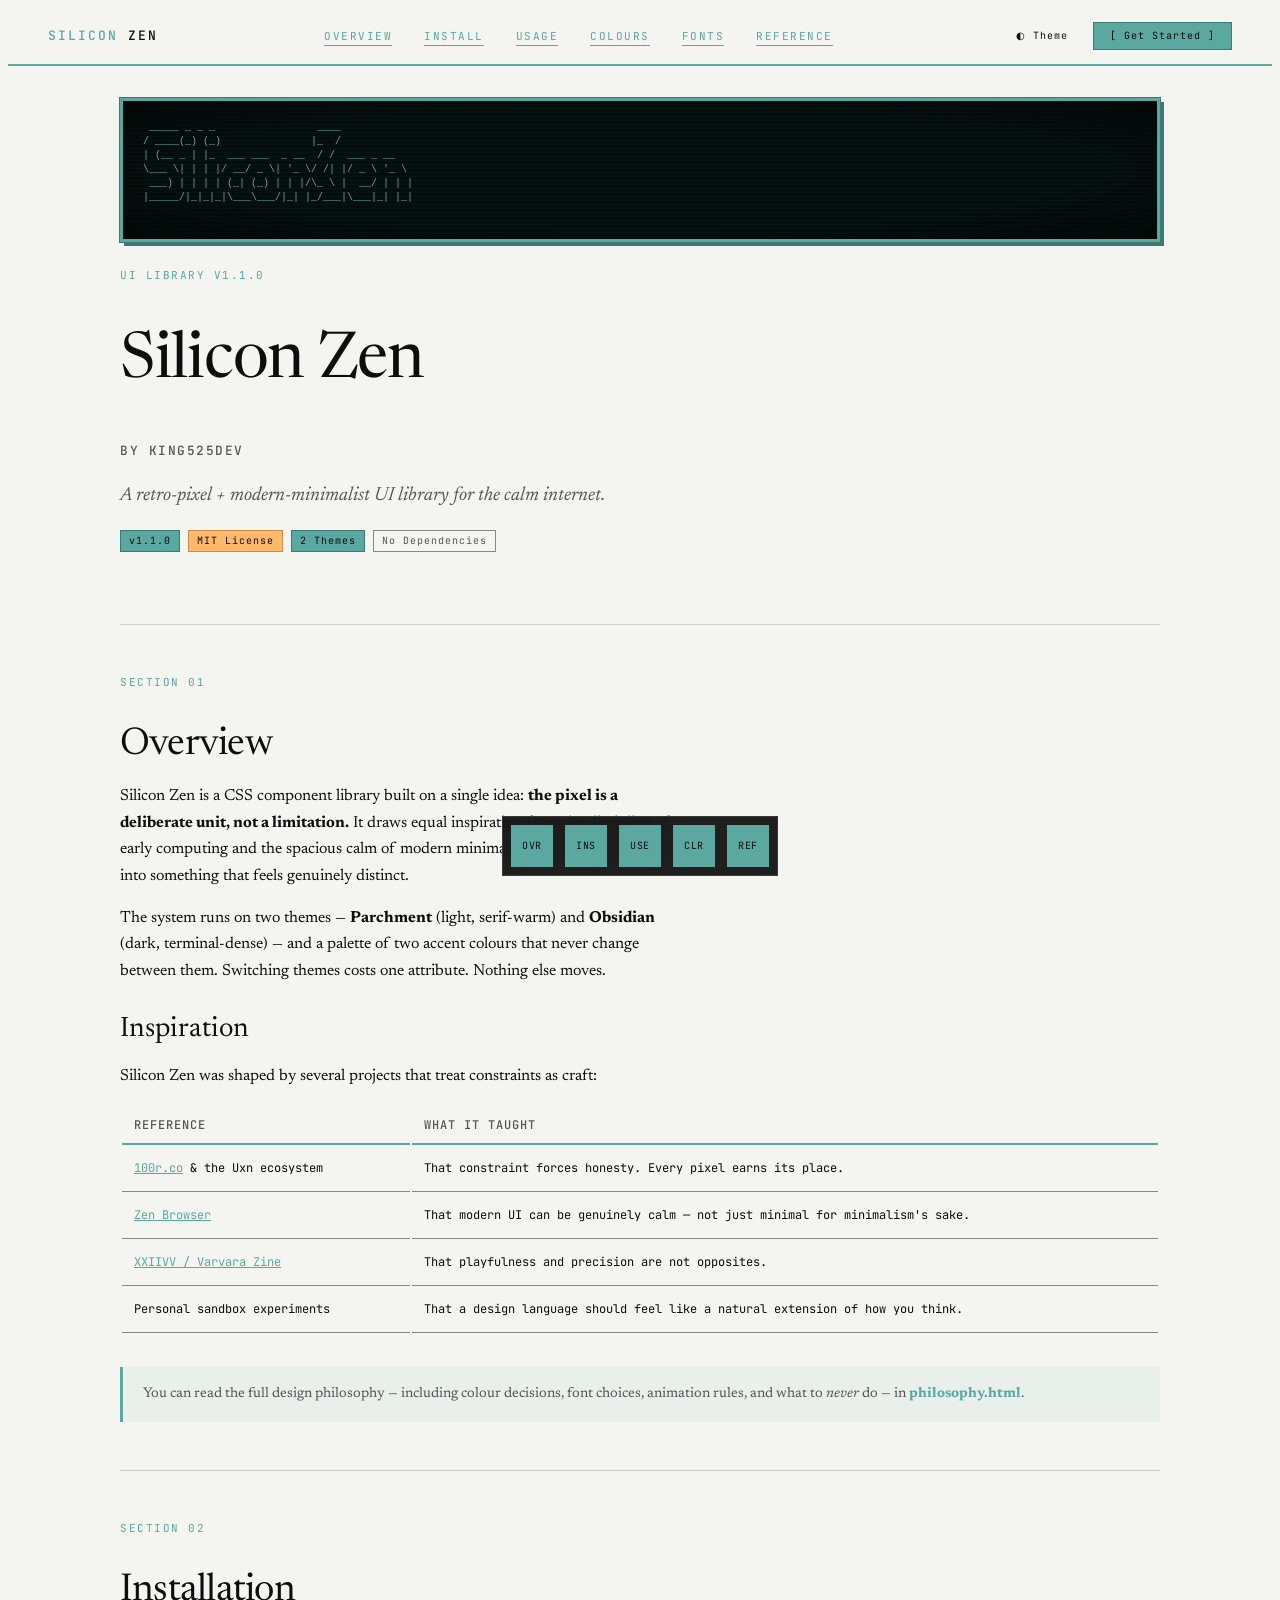
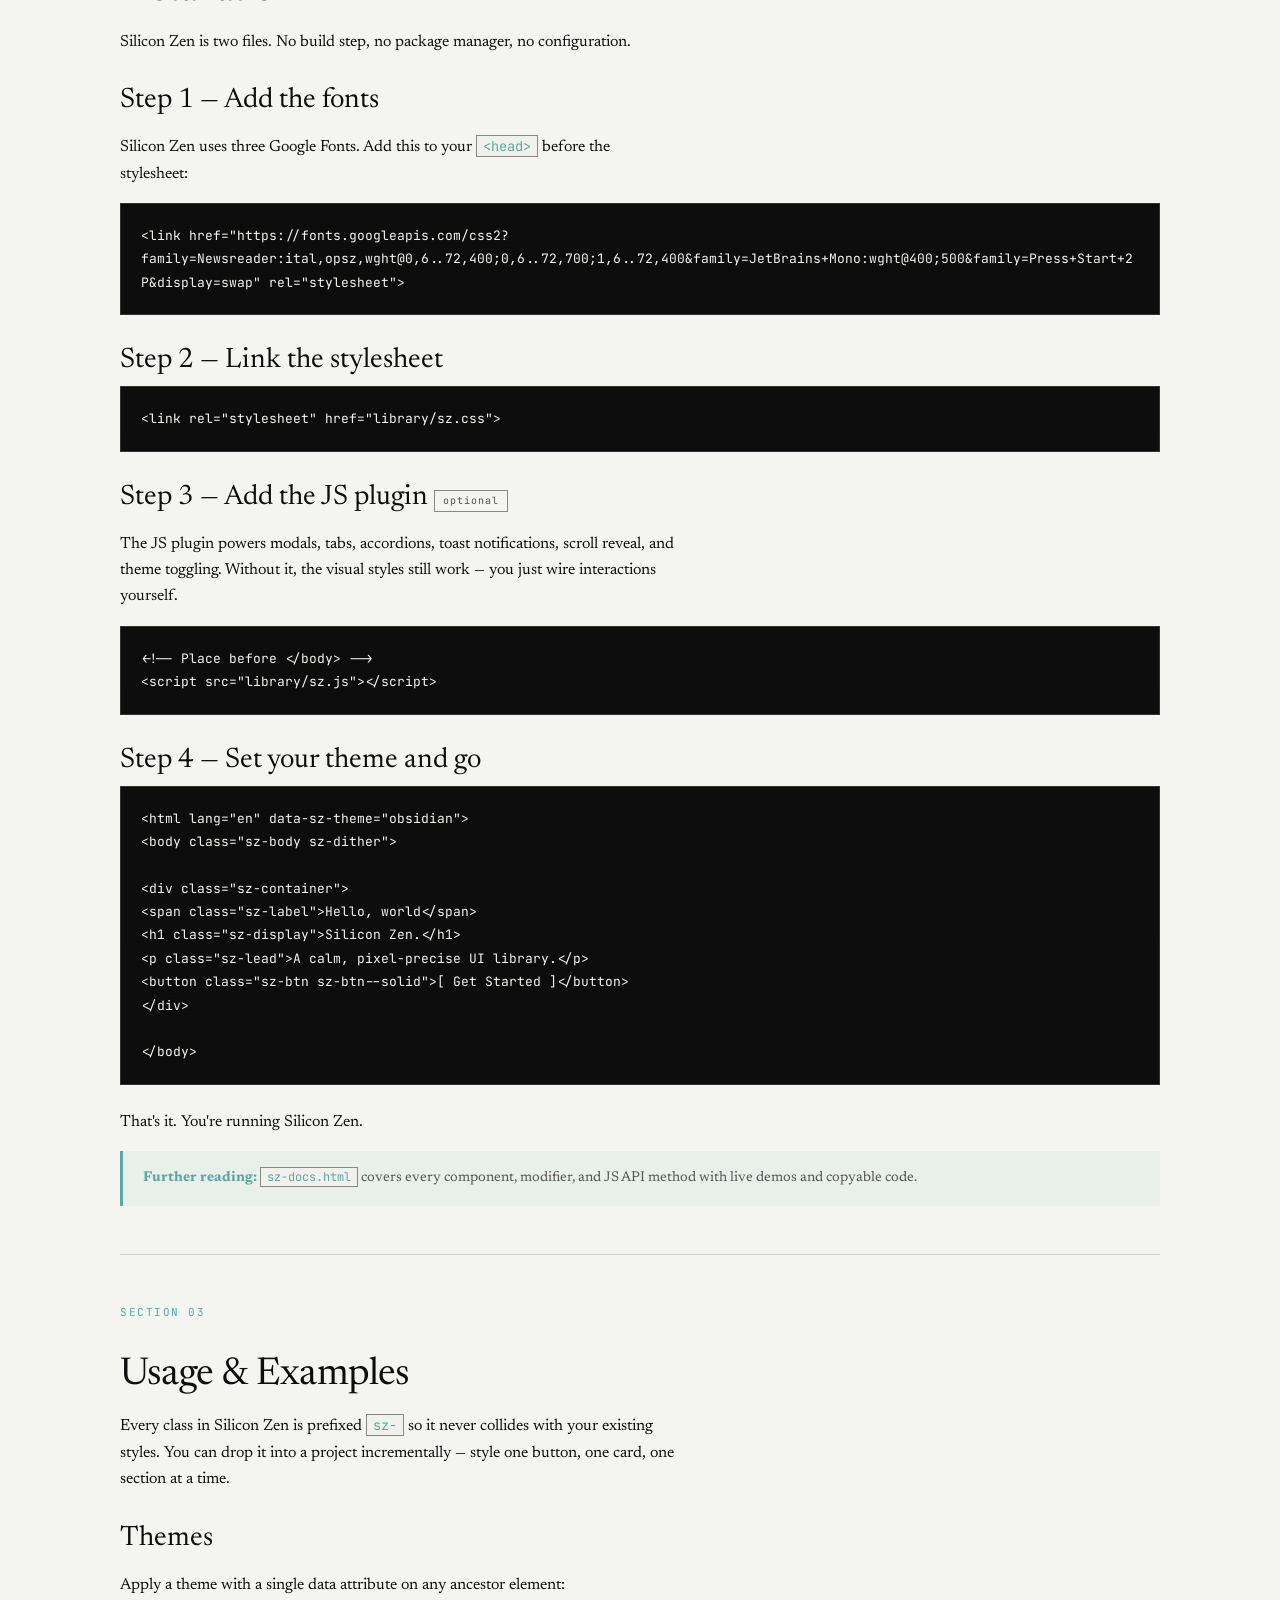
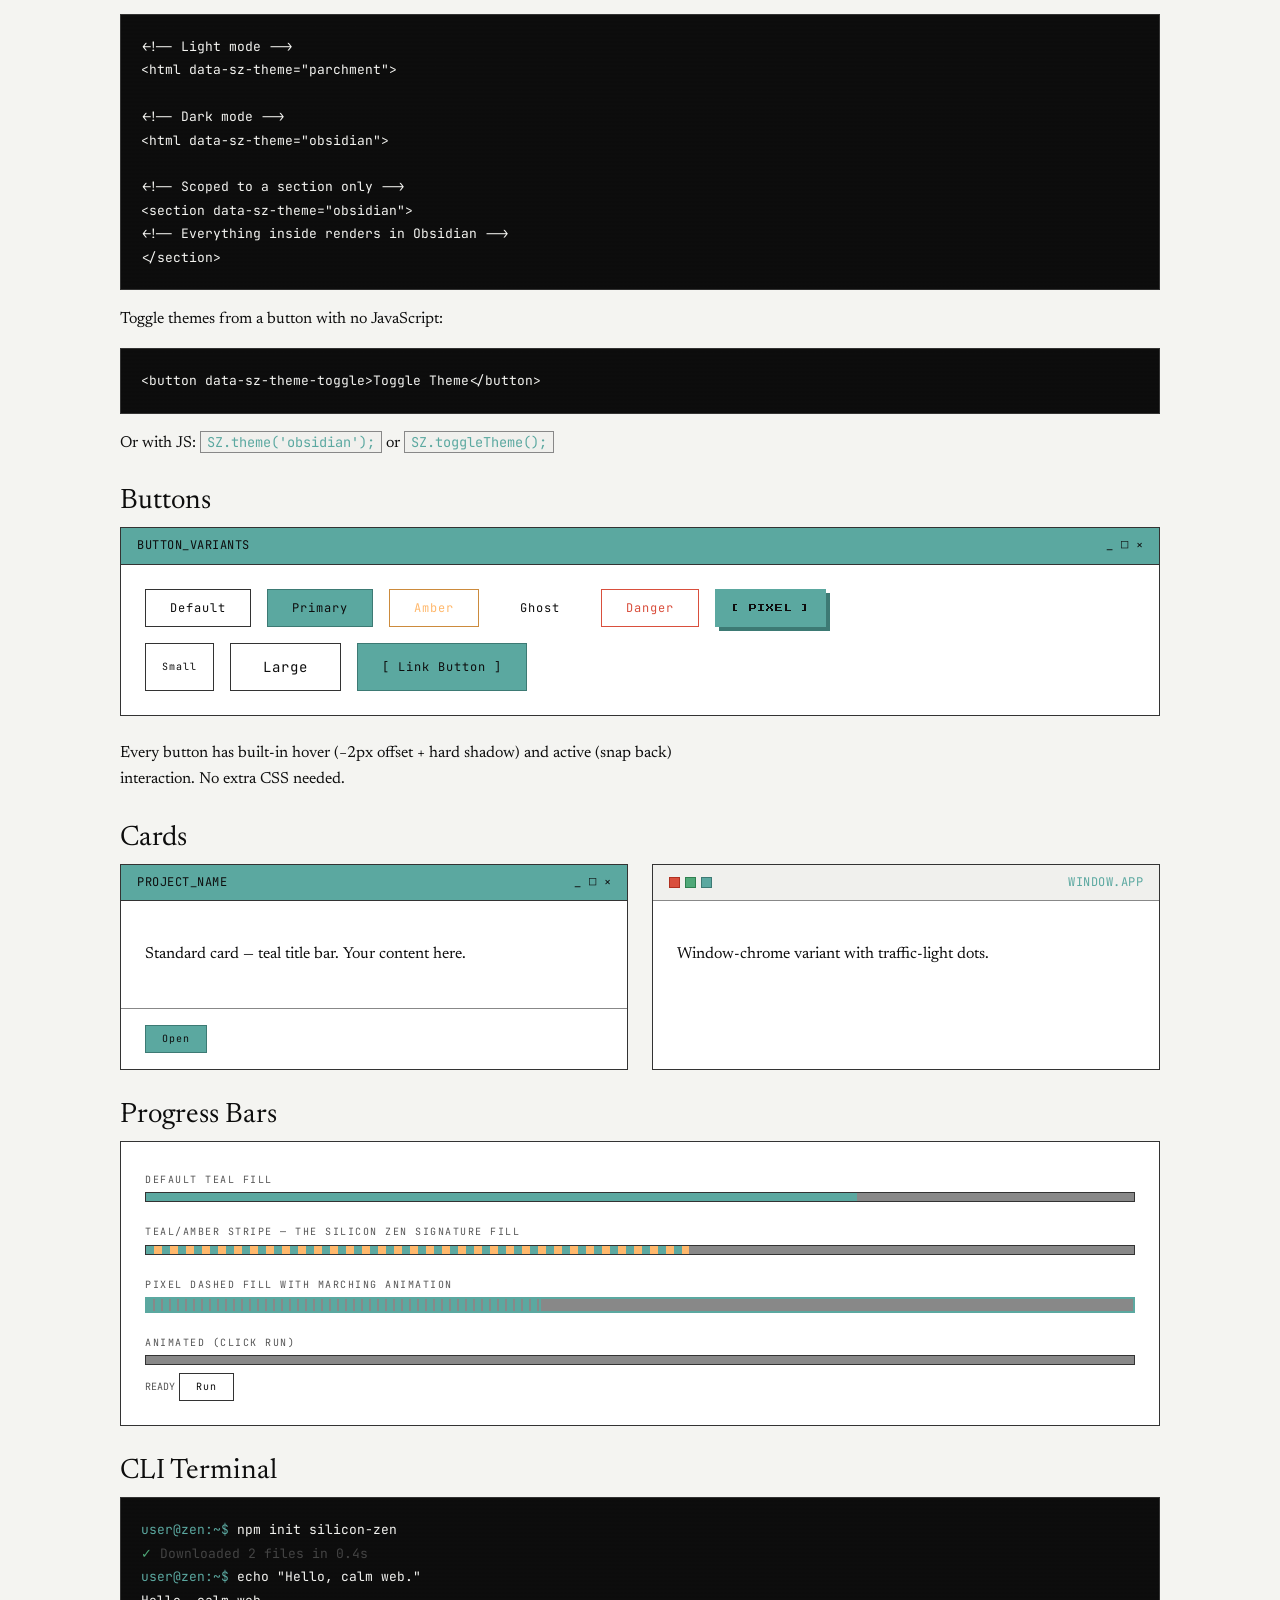
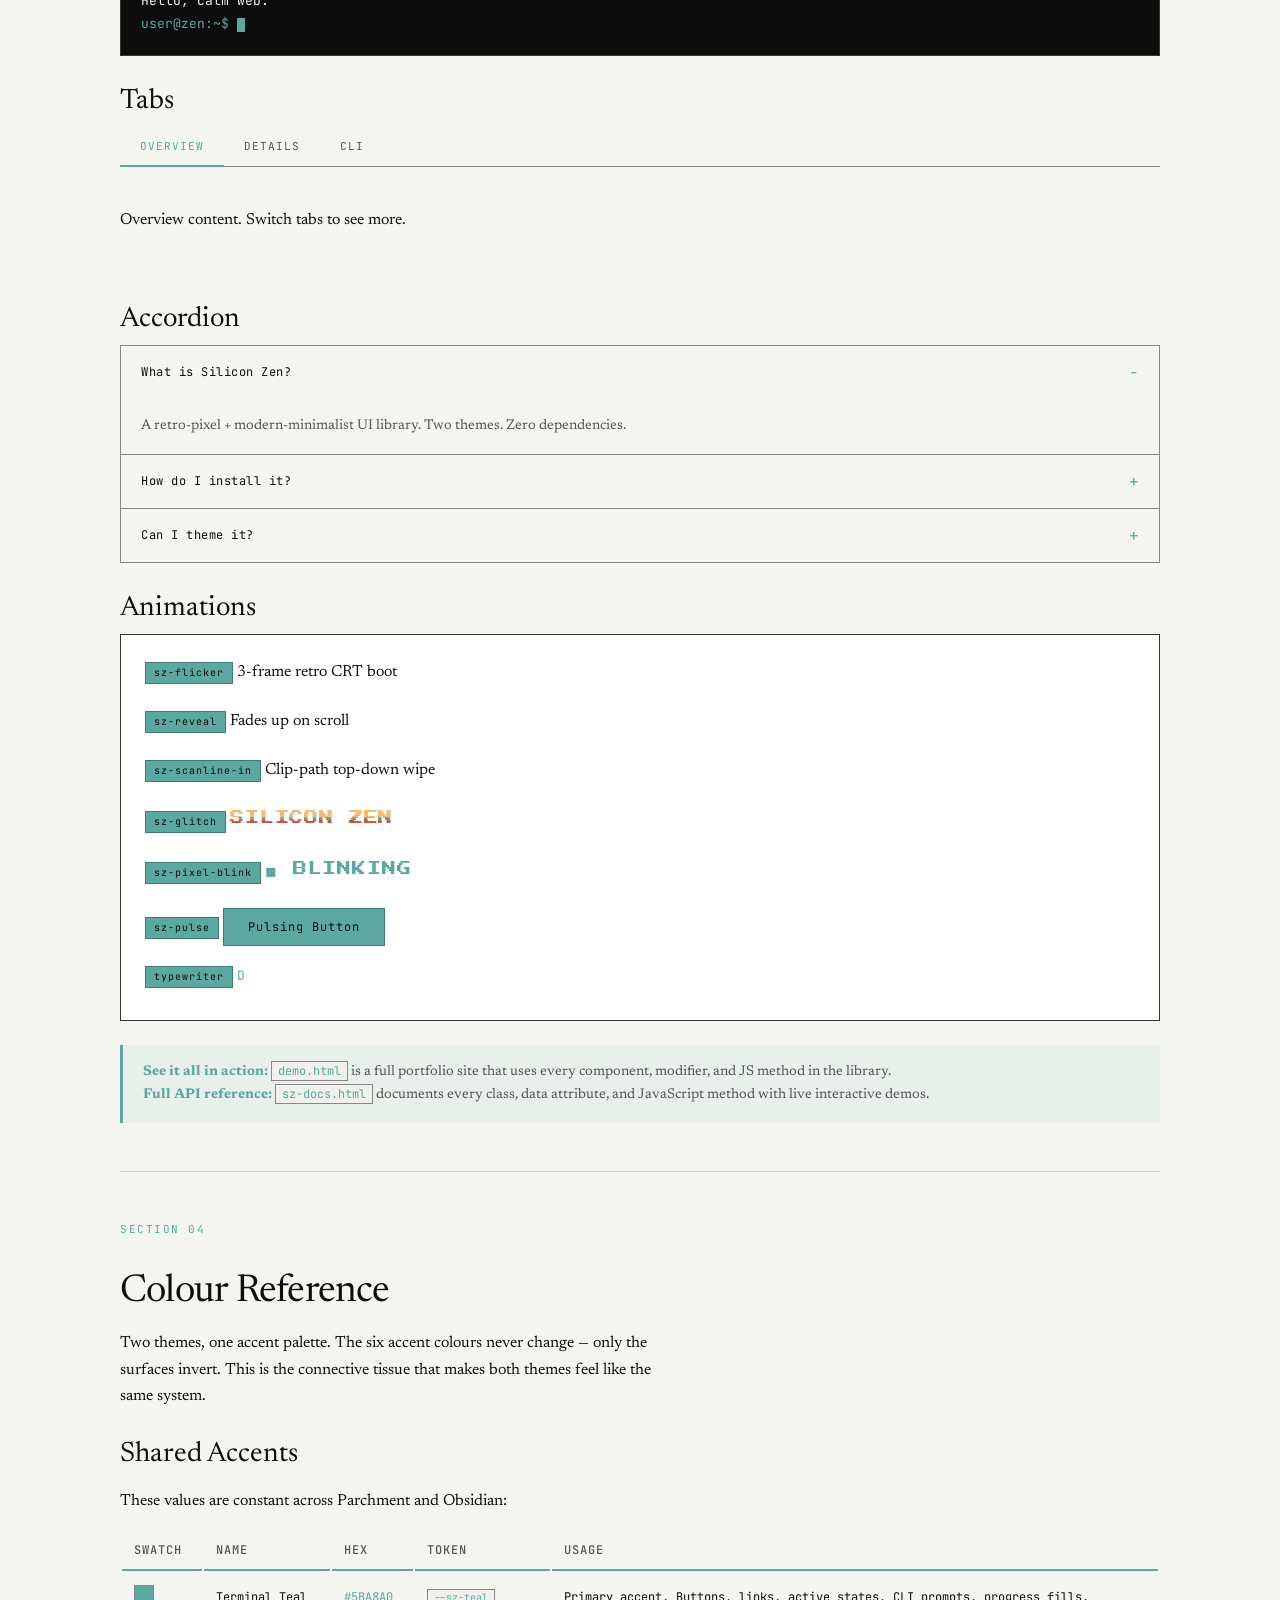
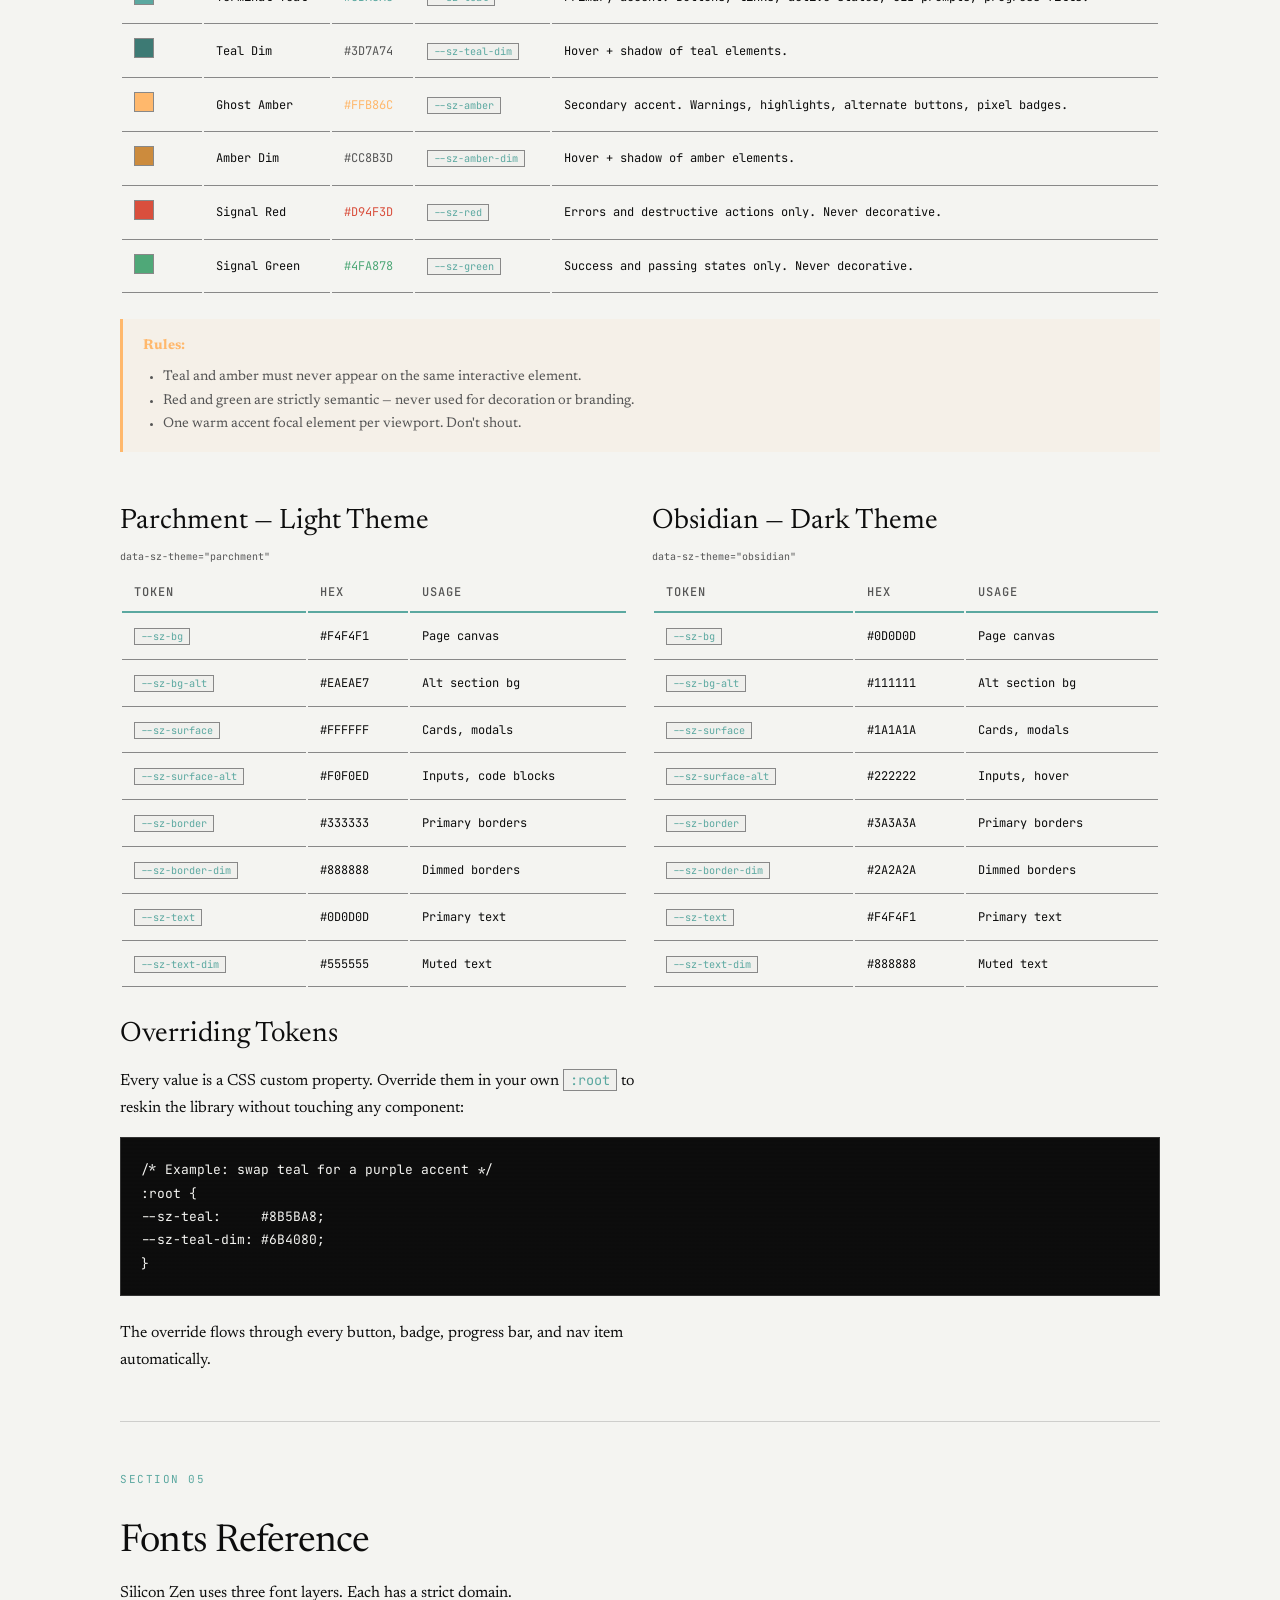
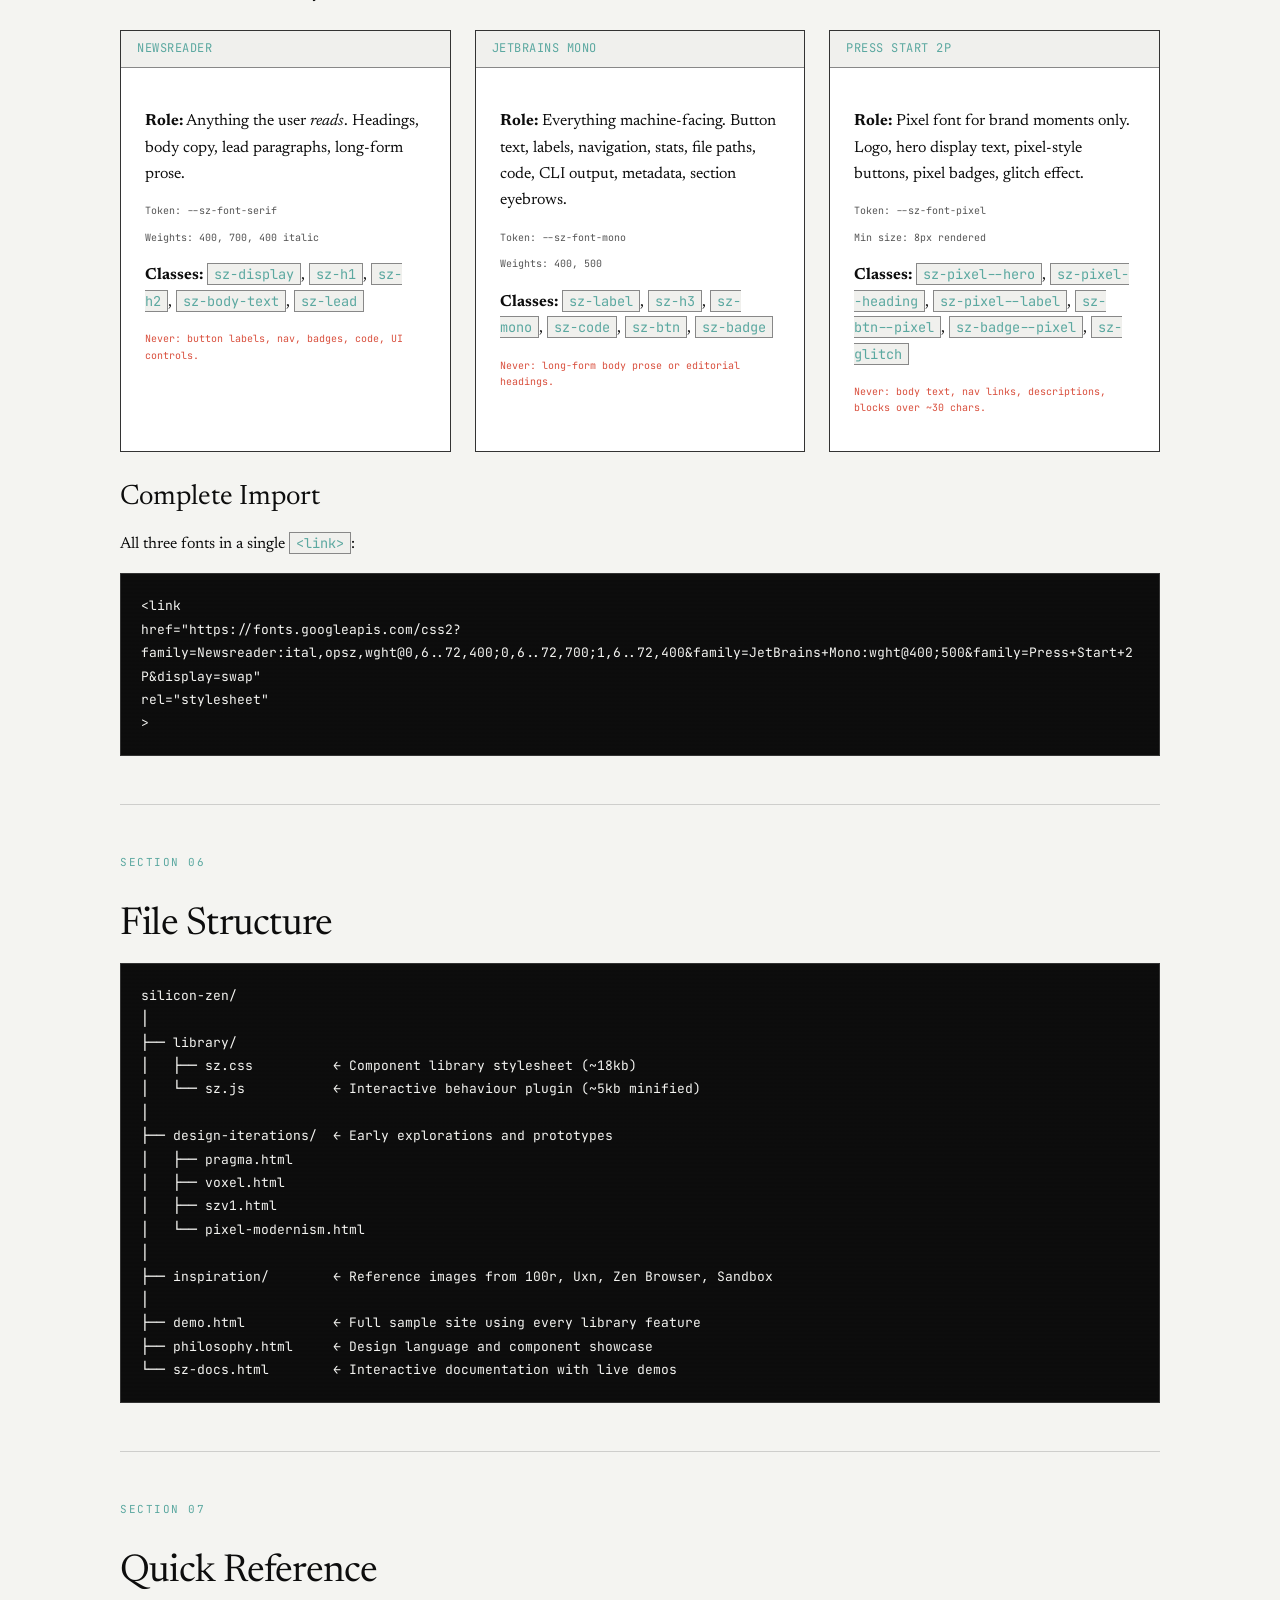
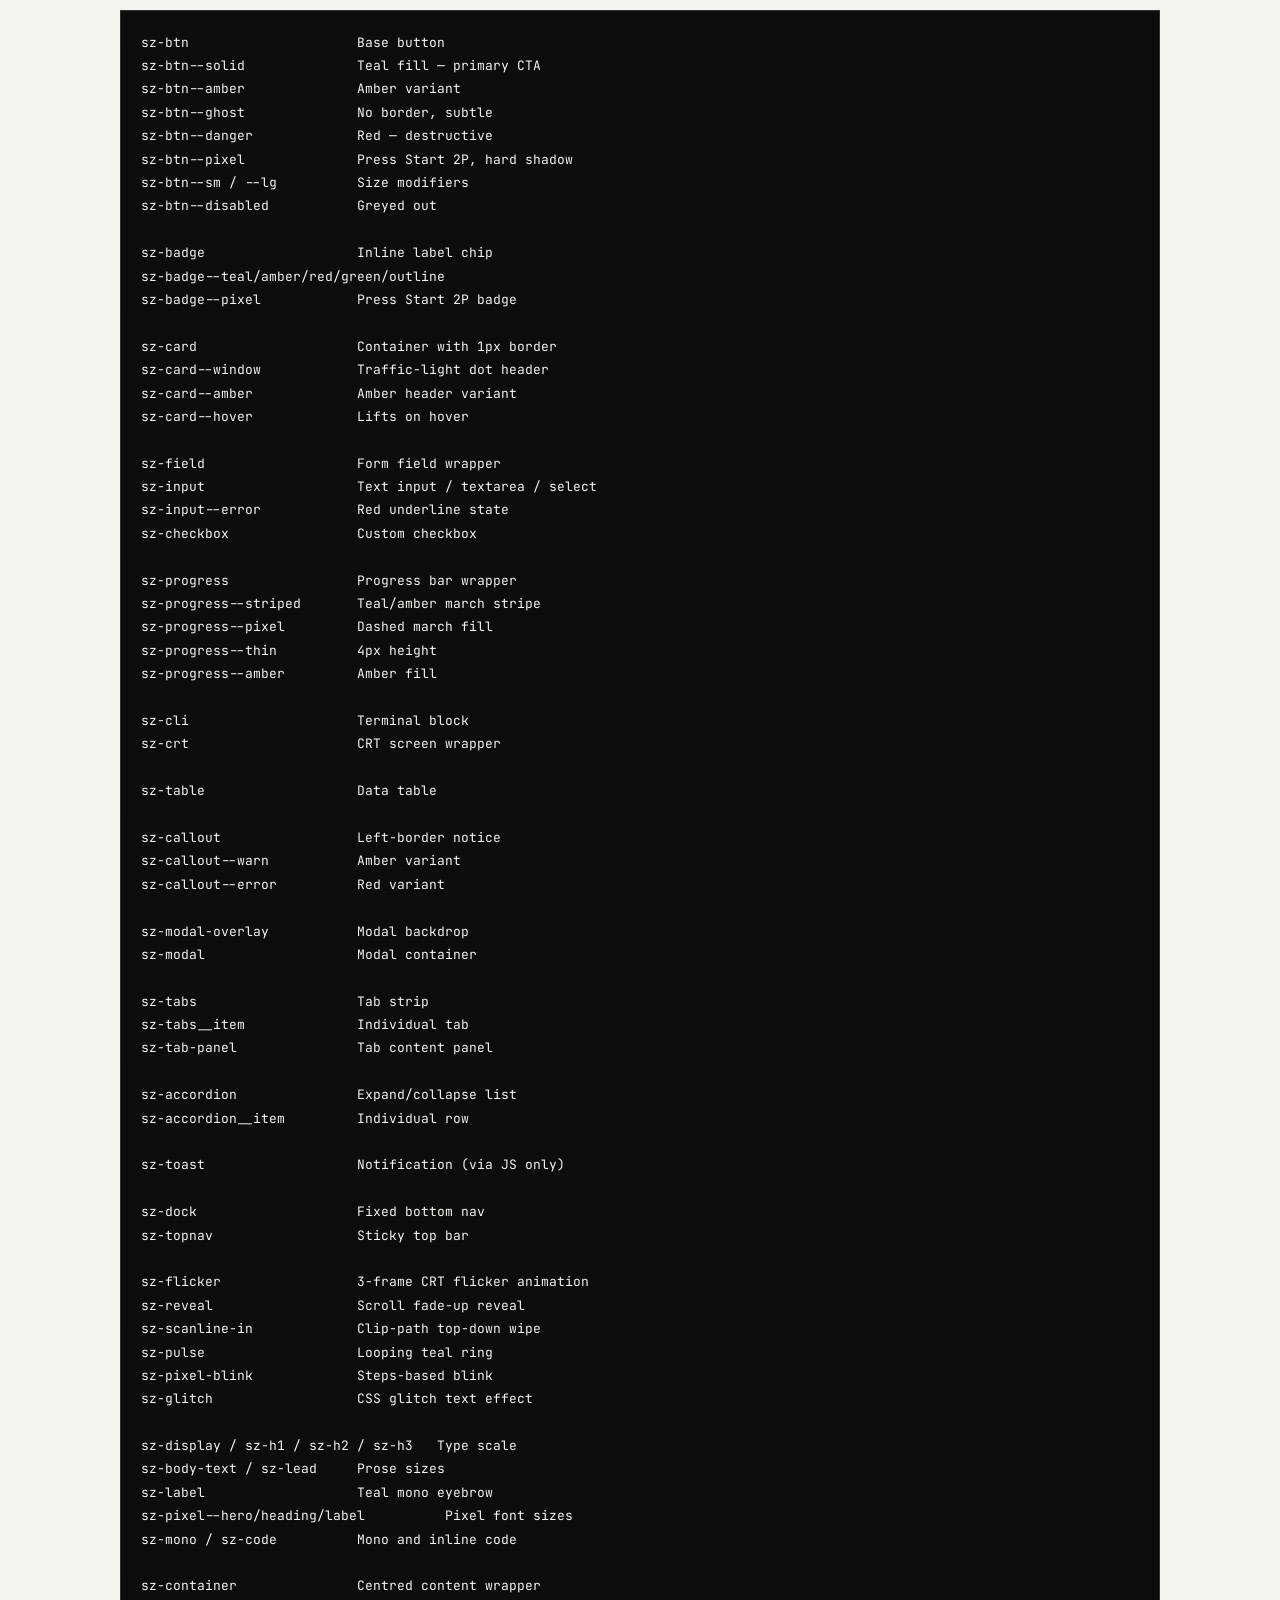
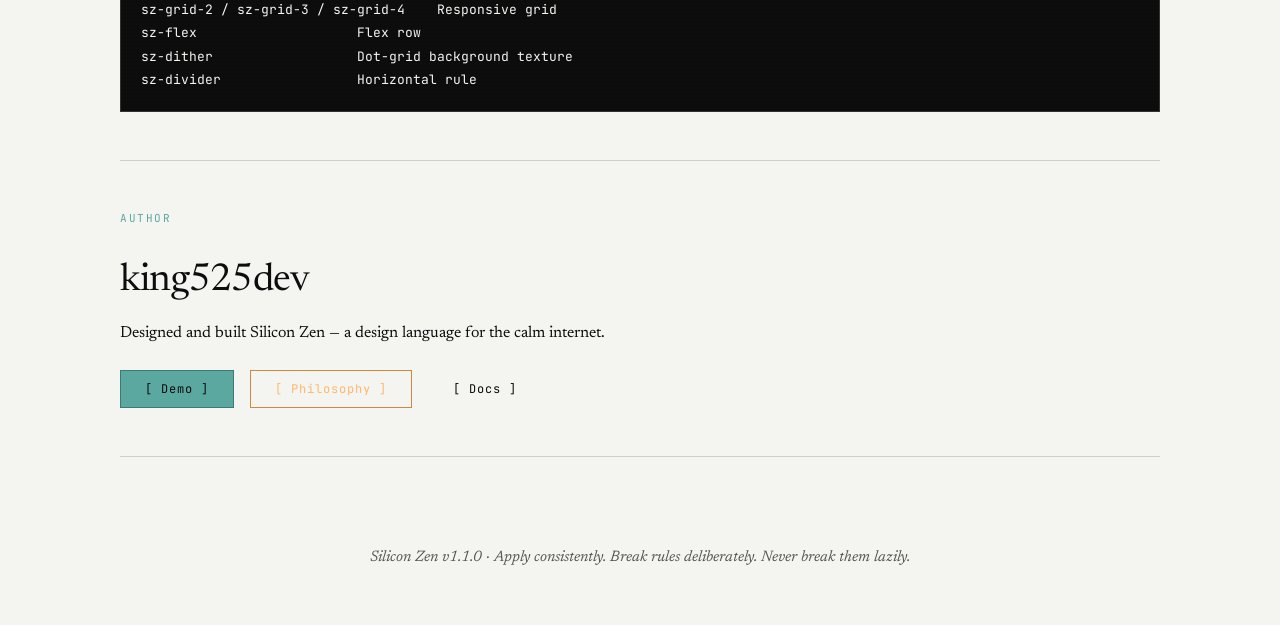
==== readme.html @ d8c7c68b "Create readme.html" ====
<!DOCTYPE html>
<html lang="en" data-sz-theme="parchment">
<head>
    <meta charset="UTF-8">
    <meta name="viewport" content="width=device-width, initial-scale=1.0">
    <title>Silicon Zen — by king525dev</title>
    <meta name="description" content="A retro-pixel + modern-minimalist UI library for the calm internet.">

    <!-- Google Fonts -->
    <link href="https://fonts.googleapis.com/css2?family=Newsreader:ital,opsz,wght@0,6..72,400;0,6..72,700;1,6..72,400&family=JetBrains+Mono:wght@400;500&family=Press+Start+2P&display=swap" rel="stylesheet">

    <!-- sz.css — Silicon Zen UI Library v1.1.0 -->
    <style>
        /*!
         * sz.css — Silicon Zen UI Library v1.1.0
         * by king525dev
         * A retro-pixel + modern-minimalist component library
         * https://github.com/king525dev/silicon-zen
         */

        /* ═══════════════════════════════════════════════════════════
           1. DESIGN TOKENS
        ═══════════════════════════════════════════════════════════ */
        :root {
            --sz-teal: #5BA8A0;
            --sz-teal-dim: #3D7A74;
            --sz-amber: #FFB86C;
            --sz-amber-dim: #CC8B3D;
            --sz-red: #D94F3D;
            --sz-green: #4FA878;
            --sz-grid: 4px;
            --sz-font-serif: "Newsreader", "Source Serif 4", Georgia, serif;
            --sz-font-mono: "JetBrains Mono", "Courier New", Courier, monospace;
            --sz-font-pixel: "Press Start 2P", monospace;
            --sz-snap: 150ms cubic-bezier(0, 0, 0.2, 1);
            --sz-spring: 200ms cubic-bezier(0.34, 1.56, 0.64, 1);
            --sz-flicker: steps(3, end);
            --sz-bg: #F4F4F1;
            --sz-bg-alt: #EAEAE7;
            --sz-surface: #FFFFFF;
            --sz-surface-alt: #F0F0ED;
            --sz-border: #333333;
            --sz-border-dim: #888888;
            --sz-text: #0D0D0D;
            --sz-text-dim: #555555;
            --sz-text-inv: #F4F4F1;
            --sz-dither-dot: rgba(0, 0, 0, 0.10);
            --sz-card-bg: #FFFFFF;
            --sz-cli-bg: #0D0D0D;
            --sz-cli-text: #F4F4F1;
        }

        [data-sz-theme="obsidian"] {
            --sz-bg: #0D0D0D;
            --sz-bg-alt: #111111;
            --sz-surface: #1A1A1A;
            --sz-surface-alt: #222222;
            --sz-border: #3A3A3A;
            --sz-border-dim: #2A2A2A;
            --sz-text: #F4F4F1;
            --sz-text-dim: #888888;
            --sz-text-inv: #0D0D0D;
            --sz-dither-dot: rgba(255, 255, 255, 0.05);
            --sz-card-bg: #1A1A1A;
            --sz-cli-bg: #050505;
            --sz-cli-text: #F4F4F1;
        }

        /* ═══════════════════════════════════════════════════════════
           2. BASE RESET
        ═══════════════════════════════════════════════════════════ */
        .sz-reset,
        .sz-reset * {
            box-sizing: border-box;
        }
        .sz-body {
            background-color: var(--sz-bg);
            color: var(--sz-text);
            font-family: var(--sz-font-serif);
            line-height: 1.65;
            -webkit-font-smoothing: antialiased;
        }
        .sz-body ::-webkit-scrollbar {
            width: 4px;
        }
        .sz-body ::-webkit-scrollbar-track {
            background: transparent;
        }
        .sz-body ::-webkit-scrollbar-thumb {
            background: var(--sz-teal);
        }
        .sz-dither {
            background-image: radial-gradient(var(--sz-dither-dot) 0.6px, transparent 0.6px);
            background-size: 8px 8px;
        }

        /* ═══════════════════════════════════════════════════════════
           3. LAYOUT
        ═══════════════════════════════════════════════════════════ */
        .sz-container {
            max-width: 1040px;
            margin-left: auto;
            margin-right: auto;
            padding-left: calc(var(--sz-grid) * 10);
            padding-right: calc(var(--sz-grid) * 10);
        }
        .sz-container--sm {
            max-width: 720px;
        }
        .sz-container--lg {
            max-width: 1280px;
        }
        .sz-container--full {
            max-width: none;
        }
        .sz-grid-2 {
            display: grid;
            grid-template-columns: repeat(auto-fit, minmax(280px, 1fr));
            gap: calc(var(--sz-grid) * 6);
        }
        .sz-grid-3 {
            display: grid;
            grid-template-columns: repeat(auto-fit, minmax(220px, 1fr));
            gap: calc(var(--sz-grid) * 6);
        }
        .sz-grid-4 {
            display: grid;
            grid-template-columns: repeat(auto-fit, minmax(180px, 1fr));
            gap: calc(var(--sz-grid) * 5);
        }
        .sz-flex {
            display: flex;
            flex-wrap: wrap;
            gap: calc(var(--sz-grid) * 4);
        }
        .sz-flex--center {
            align-items: center;
        }
        .sz-flex--between {
            justify-content: space-between;
        }
        .sz-flex--col {
            flex-direction: column;
        }
        .sz-flex-1 {
            flex: 1;
            min-width: 0;
        }
        .sz-divider {
            border: none;
            border-top: 1px solid var(--sz-border-dim);
            opacity: 0.35;
            margin: calc(var(--sz-grid) * 12) 0;
        }
        .sz-mt-1 {
            margin-top: calc(var(--sz-grid) * 1);
        }
        .sz-mt-2 {
            margin-top: calc(var(--sz-grid) * 2);
        }
        .sz-mt-4 {
            margin-top: calc(var(--sz-grid) * 4);
        }
        .sz-mt-6 {
            margin-top: calc(var(--sz-grid) * 6);
        }
        .sz-mt-8 {
            margin-top: calc(var(--sz-grid) * 8);
        }
        .sz-mt-12 {
            margin-top: calc(var(--sz-grid) * 12);
        }
        .sz-mb-1 {
            margin-bottom: calc(var(--sz-grid) * 1);
        }
        .sz-mb-2 {
            margin-bottom: calc(var(--sz-grid) * 2);
        }
        .sz-mb-4 {
            margin-bottom: calc(var(--sz-grid) * 4);
        }
        .sz-mb-6 {
            margin-bottom: calc(var(--sz-grid) * 6);
        }
        .sz-mb-8 {
            margin-bottom: calc(var(--sz-grid) * 8);
        }
        .sz-p-4 {
            padding: calc(var(--sz-grid) * 4);
        }
        .sz-p-6 {
            padding: calc(var(--sz-grid) * 6);
        }
        .sz-p-8 {
            padding: calc(var(--sz-grid) * 8);
        }

        /* ═══════════════════════════════════════════════════════════
           4. TYPOGRAPHY
        ═══════════════════════════════════════════════════════════ */
        .sz-display {
            font-family: var(--sz-font-serif);
            font-size: clamp(2.4rem, 5vw, 4rem);
            font-weight: 400;
            letter-spacing: -0.02em;
            line-height: 1.1;
            color: var(--sz-text);
        }
        .sz-h1 {
            font-family: var(--sz-font-serif);
            font-size: clamp(1.8rem, 3vw, 2.4rem);
            font-weight: 400;
            letter-spacing: -0.02em;
            line-height: 1.15;
            color: var(--sz-text);
        }
        .sz-h2 {
            font-family: var(--sz-font-serif);
            font-size: clamp(1.3rem, 2.2vw, 1.75rem);
            font-weight: 400;
            line-height: 1.25;
            color: var(--sz-text);
        }
        .sz-h3 {
            font-family: var(--sz-font-mono);
            font-size: 0.8rem;
            font-weight: 500;
            text-transform: uppercase;
            letter-spacing: 1.5px;
            color: var(--sz-text-dim);
        }
        .sz-body-text {
            font-family: var(--sz-font-serif);
            font-size: 1rem;
            line-height: 1.65;
            color: var(--sz-text);
            max-width: 62ch;
        }
        .sz-lead {
            font-family: var(--sz-font-serif);
            font-size: 1.2rem;
            color: var(--sz-text-dim);
            max-width: 56ch;
            line-height: 1.6;
        }
        .sz-mono {
            font-family: var(--sz-font-mono);
            font-size: 0.85em;
        }
        .sz-label {
            display: block;
            font-family: var(--sz-font-mono);
            font-size: 11px;
            text-transform: uppercase;
            letter-spacing: 1.5px;
            color: var(--sz-teal);
            margin-bottom: calc(var(--sz-grid) * 2);
        }
        .sz-pixel {
            font-family: var(--sz-font-pixel);
            letter-spacing: 0.06em;
            line-height: 1.6;
        }
        .sz-pixel--hero {
            font-family: var(--sz-font-pixel);
            font-size: clamp(18px, 3vw, 32px);
            color: var(--sz-teal);
            letter-spacing: 0.04em;
            line-height: 1.6;
        }
        .sz-pixel--heading {
            font-family: var(--sz-font-pixel);
            font-size: 14px;
            letter-spacing: 0.06em;
            line-height: 1.8;
        }
        .sz-pixel--label {
            font-family: var(--sz-font-pixel);
            font-size: 8px;
            letter-spacing: 0.12em;
            text-transform: uppercase;
            color: var(--sz-text-dim);
        }
        .sz-code {
            font-family: var(--sz-font-mono);
            font-size: 0.85em;
            background: var(--sz-surface-alt);
            border: 1px solid var(--sz-border-dim);
            padding: 1px 6px;
            color: var(--sz-teal);
        }
        .sz-text-teal {
            color: var(--sz-teal);
        }
        .sz-text-amber {
            color: var(--sz-amber);
        }
        .sz-text-dim {
            color: var(--sz-text-dim);
        }
        .sz-text-red {
            color: var(--sz-red);
        }
        .sz-text-green {
            color: var(--sz-green);
        }
        .sz-text-inv {
            color: var(--sz-text-inv);
        }
        .sz-glitch {
            position: relative;
            display: inline-block;
            color: var(--sz-teal);
        }
        .sz-glitch::before,
        .sz-glitch::after {
            content: attr(data-text);
            position: absolute;
            top: 0;
            left: 0;
        }
        .sz-glitch::before {
            color: var(--sz-amber);
            animation: sz-glitch-before 2.5s steps(1) infinite;
            clip-path: polygon(0 0, 100% 0, 100% 45%, 0 45%);
        }
        .sz-glitch::after {
            color: var(--sz-red);
            animation: sz-glitch-after 2.5s steps(1) infinite;
            clip-path: polygon(0 55%, 100% 55%, 100% 100%, 0 100%);
        }
        @keyframes sz-glitch-before {
            0%,
            90%,
            100% {
                transform: translate(0);
                opacity: 0;
            }
            91% {
                transform: translate(-3px, 1px);
                opacity: 1;
            }
            93% {
                transform: translate(3px, -1px);
            }
            95% {
                transform: translate(-2px, 0);
            }
            97% {
                opacity: 0;
            }
        }
        @keyframes sz-glitch-after {
            0%,
            90%,
            100% {
                transform: translate(0);
                opacity: 0;
            }
            92% {
                transform: translate(4px, -2px);
                opacity: 1;
            }
            94% {
                transform: translate(-4px, 2px);
            }
            96% {
                transform: translate(2px, 1px);
            }
            98% {
                opacity: 0;
            }
        }

        /* ═══════════════════════════════════════════════════════════
           5. BUTTONS
        ═══════════════════════════════════════════════════════════ */
        .sz-btn {
            display: inline-flex;
            align-items: center;
            gap: 8px;
            border: 1px solid var(--sz-border);
            padding: calc(var(--sz-grid) * 3) calc(var(--sz-grid) * 6);
            font-family: var(--sz-font-mono);
            font-size: 12px;
            letter-spacing: 1px;
            text-decoration: none;
            color: var(--sz-text);
            background: transparent;
            cursor: pointer;
            transition: var(--sz-snap);
            white-space: nowrap;
            border-radius: 0;
            line-height: 1;
        }
        .sz-btn:hover {
            background: var(--sz-teal);
            color: #0D0D0D;
            transform: translate(-2px, -2px);
            box-shadow: 4px 4px 0 var(--sz-border);
        }
        .sz-btn:active {
            transform: translate(0, 0);
            box-shadow: none;
        }
        .sz-btn:focus-visible {
            outline: 2px solid var(--sz-teal);
            outline-offset: 2px;
        }
        .sz-btn--solid {
            background: var(--sz-teal);
            color: #0D0D0D;
            border-color: var(--sz-teal-dim);
        }
        .sz-btn--solid:hover {
            background: var(--sz-teal-dim);
            color: #F4F4F1;
        }
        .sz-btn--amber {
            border-color: var(--sz-amber-dim);
            color: var(--sz-amber);
        }
        .sz-btn--amber:hover {
            background: var(--sz-amber);
            color: #0D0D0D;
        }
        .sz-btn--ghost {
            border-color: transparent;
        }
        .sz-btn--ghost:hover {
            background: var(--sz-surface-alt);
            border-color: var(--sz-border-dim);
            box-shadow: none;
            transform: none;
            color: var(--sz-text);
        }
        .sz-btn--danger {
            border-color: var(--sz-red);
            color: var(--sz-red);
        }
        .sz-btn--danger:hover {
            background: var(--sz-red);
            color: #F4F4F1;
            box-shadow: 4px 4px 0 var(--sz-border);
        }
        .sz-btn--sm {
            padding: calc(var(--sz-grid) * 2) calc(var(--sz-grid) * 4);
            font-size: 10px;
        }
        .sz-btn--lg {
            padding: calc(var(--sz-grid) * 4) calc(var(--sz-grid) * 8);
            font-size: 14px;
        }
        .sz-btn--disabled,
        .sz-btn[disabled] {
            opacity: 0.35;
            pointer-events: none;
        }
        .sz-btn--full {
            width: 100%;
            justify-content: center;
        }
        .sz-btn--pixel {
            font-family: var(--sz-font-pixel);
            font-size: 8px;
            letter-spacing: 0.1em;
            background: var(--sz-teal);
            color: #0D0D0D;
            border: none;
            box-shadow: 4px 4px 0 var(--sz-teal-dim);
            padding: 12px 16px;
        }
        .sz-btn--pixel:hover {
            transform: translate(-2px, -2px);
            box-shadow: 6px 6px 0 var(--sz-teal-dim);
            background: var(--sz-teal);
            color: #0D0D0D;
        }
        .sz-btn--pixel:active {
            transform: translate(4px, 4px);
            box-shadow: 0 0 0 var(--sz-teal-dim);
        }
        .sz-btn--pixel.sz-btn--amber {
            background: var(--sz-amber);
            box-shadow: 4px 4px 0 var(--sz-amber-dim);
        }
        .sz-btn--pixel.sz-btn--amber:hover {
            box-shadow: 6px 6px 0 var(--sz-amber-dim);
            background: var(--sz-amber);
            color: #0D0D0D;
        }

        /* ═══════════════════════════════════════════════════════════
           6. BADGES
        ═══════════════════════════════════════════════════════════ */
        .sz-badge {
            display: inline-block;
            font-family: var(--sz-font-mono);
            font-size: 10px;
            letter-spacing: 1px;
            padding: 2px 8px;
            border: 1px solid;
            border-radius: 0;
            line-height: 1.6;
        }
        .sz-badge--teal {
            background: var(--sz-teal);
            color: #0D0D0D;
            border-color: var(--sz-teal-dim);
        }
        .sz-badge--amber {
            background: var(--sz-amber);
            color: #0D0D0D;
            border-color: var(--sz-amber-dim);
        }
        .sz-badge--red {
            background: var(--sz-red);
            color: #F4F4F1;
            border-color: #A03020;
        }
        .sz-badge--green {
            background: var(--sz-green);
            color: #0D0D0D;
            border-color: #2F7050;
        }
        .sz-badge--outline {
            background: transparent;
            color: var(--sz-text-dim);
            border-color: var(--sz-border-dim);
        }
        .sz-badge--pixel {
            font-family: var(--sz-font-pixel);
            font-size: 8px;
            letter-spacing: 0.08em;
            padding: 4px 10px;
            border-width: 2px;
            box-shadow: 3px 3px 0 var(--sz-teal-dim);
            color: var(--sz-teal);
            border-color: var(--sz-teal);
        }
        .sz-badge--pixel.sz-badge--amber {
            color: var(--sz-amber);
            border-color: var(--sz-amber);
            box-shadow: 3px 3px 0 var(--sz-amber-dim);
        }

        /* ═══════════════════════════════════════════════════════════
           7. CARD / PANEL
        ═══════════════════════════════════════════════════════════ */
        .sz-card {
            background: var(--sz-card-bg);
            border: 1px solid var(--sz-border);
        }
        .sz-card__header {
            background: var(--sz-teal);
            border-bottom: 1px solid var(--sz-border);
            padding: calc(var(--sz-grid) * 2) calc(var(--sz-grid) * 4);
            display: flex;
            justify-content: space-between;
            align-items: center;
        }
        .sz-card__title {
            font-family: var(--sz-font-mono);
            font-size: 12px;
            color: #0D0D0D;
            letter-spacing: 0.5px;
        }
        .sz-card__body {
            padding: calc(var(--sz-grid) * 6);
        }
        .sz-card__footer {
            padding: calc(var(--sz-grid) * 4) calc(var(--sz-grid) * 6);
            border-top: 1px solid var(--sz-border-dim);
            display: flex;
            align-items: center;
            gap: calc(var(--sz-grid) * 3);
        }
        .sz-card--window .sz-card__header {
            background: var(--sz-surface-alt);
            border-bottom: 1px solid var(--sz-border-dim);
        }
        .sz-card--window .sz-card__title {
            color: var(--sz-teal);
        }
        .sz-card__dots {
            display: flex;
            gap: 5px;
            align-items: center;
        }
        .sz-card__dot {
            width: 9px;
            height: 9px;
            border: 1px solid var(--sz-border-dim);
        }
        .sz-card__dot--r {
            background: #D94F3D;
            border-color: #B03020;
        }
        .sz-card__dot--g {
            background: #4FA878;
            border-color: #2F8050;
        }
        .sz-card__dot--b {
            background: #5BA8A0;
            border-color: #3D7A74;
        }
        .sz-card--amber .sz-card__header {
            background: var(--sz-amber);
        }
        .sz-card--hover {
            transition: var(--sz-snap);
            cursor: pointer;
        }
        .sz-card--hover:hover {
            transform: translate(-2px, -2px);
            box-shadow: 4px 4px 0 var(--sz-border-dim);
        }

        /* ═══════════════════════════════════════════════════════════
           8. FORMS
        ═══════════════════════════════════════════════════════════ */
        .sz-field {
            display: flex;
            flex-direction: column;
            gap: calc(var(--sz-grid) * 2);
            margin-bottom: calc(var(--sz-grid) * 5);
        }
        .sz-field__label {
            font-family: var(--sz-font-mono);
            font-size: 10px;
            text-transform: uppercase;
            letter-spacing: 1.5px;
            color: var(--sz-text-dim);
        }
        .sz-field__hint {
            font-family: var(--sz-font-mono);
            font-size: 10px;
            color: var(--sz-text-dim);
            margin-top: 2px;
        }
        .sz-field__error {
            font-family: var(--sz-font-mono);
            font-size: 10px;
            color: var(--sz-red);
            margin-top: 2px;
        }
        .sz-input {
            background: var(--sz-surface-alt);
            border: 1px solid var(--sz-border-dim);
            border-bottom: 2px solid var(--sz-border);
            padding: calc(var(--sz-grid) * 3);
            font-family: var(--sz-font-mono);
            font-size: 13px;
            color: var(--sz-text);
            outline: none;
            transition: var(--sz-snap);
            border-radius: 0;
            width: 100%;
        }
        .sz-input::placeholder {
            color: var(--sz-text-dim);
            opacity: 0.6;
        }
        .sz-input:focus {
            border-bottom-color: var(--sz-teal);
            background: var(--sz-surface);
        }
        .sz-input--error {
            border-bottom-color: var(--sz-red);
        }
        .sz-input--error:focus {
            border-bottom-color: var(--sz-red);
        }
        .sz-select {
            appearance: none;
            background-image: url("data:image/svg+xml,%3Csvg xmlns='http://www.w3.org/2000/svg' width='10' height='6'%3E%3Cpath d='M0 0l5 6 5-6z' fill='%235BA8A0'/%3E%3C/svg%3E");
            background-repeat: no-repeat;
            background-position: right 12px center;
            padding-right: 32px;
            cursor: pointer;
        }
        .sz-textarea {
            min-height: 100px;
            resize: vertical;
        }
        .sz-checkbox {
            display: flex;
            align-items: center;
            gap: 10px;
            cursor: pointer;
            user-select: none;
        }
        .sz-checkbox__box {
            width: 14px;
            height: 14px;
            flex-shrink: 0;
            border: 1px solid var(--sz-border);
            background: var(--sz-surface-alt);
            display: flex;
            align-items: center;
            justify-content: center;
            font-family: var(--sz-font-mono);
            font-size: 10px;
            color: transparent;
            transition: var(--sz-snap);
        }
        .sz-checkbox.is-checked .sz-checkbox__box {
            background: var(--sz-teal);
            border-color: var(--sz-teal-dim);
            color: #0D0D0D;
        }
        .sz-checkbox__label {
            font-family: var(--sz-font-mono);
            font-size: 12px;
            color: var(--sz-text-dim);
        }

        /* ═══════════════════════════════════════════════════════════
           9. PROGRESS BARS
        ═══════════════════════════════════════════════════════════ */
        .sz-progress {
            height: 8px;
            background: var(--sz-border-dim);
            border: 1px solid var(--sz-border);
            overflow: hidden;
        }
        .sz-progress__fill {
            height: 100%;
            background: var(--sz-teal);
            transition: width 0.3s ease-out;
            width: 0%;
        }
        .sz-progress--striped .sz-progress__fill {
            background: repeating-linear-gradient(90deg,
                    var(--sz-teal) 0, var(--sz-teal) 8px,
                    var(--sz-amber) 8px, var(--sz-amber) 16px);
        }
        .sz-progress--pixel {
            border-width: 2px;
            border-color: var(--sz-teal);
            height: 12px;
        }
        .sz-progress--pixel .sz-progress__fill {
            background: repeating-linear-gradient(90deg,
                    var(--sz-teal) 0, var(--sz-teal) 6px,
                    transparent 6px, transparent 8px);
            animation: sz-march 0.4s steps(1) infinite;
        }
        @keyframes sz-march {
            0% {
                background-position: 0 0
            }
            100% {
                background-position: 8px 0
            }
        }
        .sz-progress--thin {
            height: 4px;
        }
        .sz-progress--amber .sz-progress__fill {
            background: var(--sz-amber);
        }
        .sz-progress--green .sz-progress__fill {
            background: var(--sz-green);
        }
        .sz-stat-bar {
            height: 4px;
            background: var(--sz-border-dim);
            margin: calc(var(--sz-grid)*2) 0;
        }
        .sz-stat-bar__fill {
            height: 100%;
            background: var(--sz-teal);
        }
        .sz-stat-bar__fill--amber {
            background: var(--sz-amber);
        }

        /* ═══════════════════════════════════════════════════════════
           10. CLI TERMINAL
        ═══════════════════════════════════════════════════════════ */
        .sz-cli {
            background: var(--sz-cli-bg);
            color: var(--sz-cli-text);
            font-family: var(--sz-font-mono);
            font-size: 13px;
            line-height: 1.8;
            padding: calc(var(--sz-grid) * 5);
            border: 1px solid var(--sz-border);
            position: relative;
            overflow: hidden;
        }
        .sz-cli::before {
            content: '';
            position: absolute;
            inset: 0;
            pointer-events: none;
            background: repeating-linear-gradient(to bottom, transparent, transparent 2px, rgba(0, 0, 0, 0.07) 2px, rgba(0, 0, 0, 0.07) 4px);
            z-index: 1;
        }
        .sz-cli__inner {
            position: relative;
            z-index: 2;
        }
        .sz-cli .sz-prompt {
            color: var(--sz-teal);
        }
        .sz-cli .sz-ok {
            color: #4FA878;
        }
        .sz-cli .sz-warn {
            color: var(--sz-amber);
        }
        .sz-cli .sz-err {
            color: var(--sz-red);
        }
        .sz-cli .sz-muted {
            color: #444;
        }
        .sz-cli__cursor {
            display: inline-block;
            width: 8px;
            height: 14px;
            background: var(--sz-teal);
            vertical-align: text-bottom;
            animation: sz-blink 1s steps(2) infinite;
        }
        @keyframes sz-blink {
            50% {
                opacity: 0;
            }
        }
        .sz-crt {
            position: relative;
            border: 3px solid var(--sz-teal);
            box-shadow: 0 0 0 1px var(--sz-teal-dim), 4px 4px 0 var(--sz-teal-dim);
            background: #050e0d;
            overflow: hidden;
            padding: 20px;
        }
        .sz-crt::before {
            content: '';
            position: absolute;
            inset: 0;
            pointer-events: none;
            z-index: 1;
            background: repeating-linear-gradient(to bottom, transparent 0, transparent 3px, rgba(0, 180, 150, 0.04) 3px, rgba(0, 180, 150, 0.04) 4px);
        }
        .sz-crt::after {
            content: '';
            position: absolute;
            inset: 0;
            pointer-events: none;
            z-index: 2;
            background: radial-gradient(ellipse at center, transparent 60%, rgba(0, 0, 0, 0.55) 100%);
        }
        .sz-crt__inner {
            position: relative;
            z-index: 3;
            font-family: var(--sz-font-mono);
            font-size: 12px;
            color: var(--sz-teal);
            line-height: 2;
        }

        /* ═══════════════════════════════════════════════════════════
           11. DATA TABLE
        ═══════════════════════════════════════════════════════════ */
        .sz-table {
            width: 100%;
            border-collapse: collapse;
            font-family: var(--sz-font-mono);
            font-size: 12px;
        }
        .sz-table th {
            text-align: left;
            padding: calc(var(--sz-grid)*2) calc(var(--sz-grid)*3);
            border-bottom: 2px solid var(--sz-teal);
            color: var(--sz-text-dim);
            text-transform: uppercase;
            letter-spacing: 1px;
            font-weight: 500;
        }
        .sz-table td {
            padding: calc(var(--sz-grid)*3);
            border-bottom: 1px solid var(--sz-border-dim);
            color: var(--sz-text);
        }
        .sz-table tr:hover td {
            background: var(--sz-surface-alt);
        }
        .sz-table .sz-teal {
            color: var(--sz-teal);
        }
        .sz-table .sz-amber {
            color: var(--sz-amber);
        }
        .sz-table .sz-muted {
            color: var(--sz-text-dim);
        }
        .sz-table .sz-red {
            color: var(--sz-red);
        }
        .sz-table .sz-green {
            color: var(--sz-green);
        }

        /* ═══════════════════════════════════════════════════════════
           12. CALLOUT / ALERT
        ═══════════════════════════════════════════════════════════ */
        .sz-callout {
            border-left: 3px solid var(--sz-teal);
            padding: calc(var(--sz-grid)*4) calc(var(--sz-grid)*5);
            background: rgba(91, 168, 160, 0.07);
            font-size: 14px;
            color: var(--sz-text-dim);
        }
        .sz-callout--warn {
            border-left-color: var(--sz-amber);
            background: rgba(255, 184, 108, 0.07);
        }
        .sz-callout--error {
            border-left-color: var(--sz-red);
            background: rgba(217, 79, 61, 0.07);
        }
        .sz-callout--info {
            border-left-color: var(--sz-teal);
            background: rgba(91, 168, 160, 0.07);
        }
        .sz-callout strong {
            color: var(--sz-teal);
        }
        .sz-callout--warn strong {
            color: var(--sz-amber);
        }
        .sz-callout--error strong {
            color: var(--sz-red);
        }

        /* ═══════════════════════════════════════════════════════════
           13. NAVIGATION — FLOATING DOCK
        ═══════════════════════════════════════════════════════════ */
        .sz-dock {
            position: fixed;
            bottom: calc(var(--sz-grid) * 6);
            left: 50%;
            transform: translateX(-50%);
            background: rgba(13, 13, 13, 0.92);
            border: 1px solid #3A3A3A;
            padding: calc(var(--sz-grid) * 2);
            display: flex;
            gap: calc(var(--sz-grid) * 3);
            z-index: 100;
            backdrop-filter: blur(8px);
        }
        .sz-dock__item {
            display: flex;
            align-items: center;
            justify-content: center;
            width: 40px;
            height: 40px;
            border: 1px solid #444;
            color: #888;
            font-family: var(--sz-font-mono);
            font-size: 10px;
            letter-spacing: 0.5px;
            text-decoration: none;
            transition: var(--sz-snap);
            background: transparent;
            cursor: pointer;
        }
        .sz-dock__item:hover {
            border-color: var(--sz-teal);
            color: var(--sz-teal);
        }
        .sz-dock__item.is-active,
        .sz-dock__item[aria-current] {
            background: var(--sz-teal);
            color: #0D0D0D;
            border-color: var(--sz-teal);
        }

        /* ═══════════════════════════════════════════════════════════
           14. NAVIGATION — TOP BAR
        ═══════════════════════════════════════════════════════════ */
        .sz-topnav {
            display: flex;
            align-items: center;
            justify-content: space-between;
            gap: calc(var(--sz-grid)*4);
            height: 56px;
            padding: 0 calc(var(--sz-grid)*10);
            background: var(--sz-bg);
            border-bottom: 2px solid var(--sz-teal);
            position: sticky;
            top: 0;
            z-index: 100;
            backdrop-filter: blur(8px);
        }
        .sz-topnav__logo {
            font-family: var(--sz-font-mono);
            font-size: 13px;
            font-weight: 500;
            letter-spacing: 2px;
            text-transform: uppercase;
            color: var(--sz-text);
            text-decoration: none;
            white-space: nowrap;
        }
        .sz-topnav__logo span {
            color: var(--sz-teal);
        }
        .sz-topnav__links {
            display: flex;
            gap: calc(var(--sz-grid)*8);
            list-style: none;
            padding: 0;
            margin: 0;
            align-items: center;
        }
        .sz-topnav__links a {
            font-family: var(--sz-font-mono);
            font-size: 11px;
            letter-spacing: 1.5px;
            text-transform: uppercase;
            text-decoration: none;
            color: var(--sz-text-dim);
            border-bottom: 1px solid transparent;
            padding-bottom: 2px;
            transition: var(--sz-snap);
        }
        .sz-topnav__links a:hover,
        .sz-topnav__links a.is-active,
        .sz-topnav__links a[aria-current] {
            color: var(--sz-teal);
            border-bottom-color: var(--sz-teal);
        }
        .sz-topnav__actions {
            display: flex;
            gap: calc(var(--sz-grid)*2);
            align-items: center;
        }

        /* ═══════════════════════════════════════════════════════════
           15. MODAL
        ═══════════════════════════════════════════════════════════ */
        .sz-modal-overlay {
            position: fixed;
            inset: 0;
            background: rgba(0, 0, 0, 0.72);
            display: flex;
            align-items: center;
            justify-content: center;
            z-index: 200;
            opacity: 0;
            pointer-events: none;
            transition: opacity 0.2s;
        }
        .sz-modal-overlay.is-open {
            opacity: 1;
            pointer-events: all;
        }
        .sz-modal {
            background: var(--sz-surface);
            border: 1px solid var(--sz-border);
            padding: calc(var(--sz-grid)*8);
            max-width: 520px;
            width: 90%;
            transform: scale(0.96);
            transition: transform 0.2s var(--sz-spring);
        }
        .sz-modal-overlay.is-open .sz-modal {
            transform: scale(1);
        }
        .sz-modal__header {
            display: flex;
            align-items: flex-start;
            justify-content: space-between;
            margin-bottom: calc(var(--sz-grid)*4);
        }
        .sz-modal__title {
            font-family: var(--sz-font-mono);
            font-size: 14px;
            letter-spacing: 0.5px;
            color: var(--sz-text);
        }
        .sz-modal__close {
            width: 28px;
            height: 28px;
            background: transparent;
            border: 1px solid var(--sz-border-dim);
            font-family: var(--sz-font-mono);
            font-size: 14px;
            color: var(--sz-text-dim);
            cursor: pointer;
            display: flex;
            align-items: center;
            justify-content: center;
            transition: var(--sz-snap);
        }
        .sz-modal__close:hover {
            border-color: var(--sz-red);
            color: var(--sz-red);
        }
        .sz-modal__body {
            font-size: 14px;
            color: var(--sz-text-dim);
            line-height: 1.6;
            margin-bottom: calc(var(--sz-grid)*6);
        }
        .sz-modal__footer {
            display: flex;
            gap: calc(var(--sz-grid)*3);
            justify-content: flex-end;
        }

        /* ═══════════════════════════════════════════════════════════
           16. TABS
        ═══════════════════════════════════════════════════════════ */
        .sz-tabs {
            display: flex;
            border-bottom: 1px solid var(--sz-border-dim);
        }
        .sz-tabs__item {
            font-family: var(--sz-font-mono);
            font-size: 11px;
            letter-spacing: 1px;
            text-transform: uppercase;
            padding: calc(var(--sz-grid)*3) calc(var(--sz-grid)*5);
            color: var(--sz-text-dim);
            cursor: pointer;
            border-bottom: 2px solid transparent;
            margin-bottom: -1px;
            transition: var(--sz-snap);
            background: transparent;
            border-top: none;
            border-left: none;
            border-right: none;
            text-decoration: none;
        }
        .sz-tabs__item:hover {
            color: var(--sz-text);
        }
        .sz-tabs__item.is-active {
            color: var(--sz-teal);
            border-bottom-color: var(--sz-teal);
        }
        .sz-tab-panel {
            display: none;
            padding: calc(var(--sz-grid)*6) 0;
        }
        .sz-tab-panel.is-active {
            display: block;
        }

        /* ═══════════════════════════════════════════════════════════
           17. TOOLTIP
        ═══════════════════════════════════════════════════════════ */
        .sz-tooltip {
            position: relative;
            display: inline-block;
        }
        .sz-tooltip::after {
            content: attr(data-sz-tip);
            position: absolute;
            bottom: calc(100% + 6px);
            left: 50%;
            transform: translateX(-50%) translateY(4px);
            background: var(--sz-obsidian, #0D0D0D);
            color: var(--sz-cli-text);
            font-family: var(--sz-font-mono);
            font-size: 10px;
            letter-spacing: 0.5px;
            padding: 4px 8px;
            white-space: nowrap;
            border: 1px solid var(--sz-border);
            opacity: 0;
            pointer-events: none;
            transition: opacity 0.15s, transform 0.15s;
            z-index: 50;
        }
        .sz-tooltip:hover::after {
            opacity: 1;
            transform: translateX(-50%) translateY(0);
        }

        /* ═══════════════════════════════════════════════════════════
           18. ACCORDION
        ═══════════════════════════════════════════════════════════ */
        .sz-accordion {
            border: 1px solid var(--sz-border-dim);
        }
        .sz-accordion__item {
            border-bottom: 1px solid var(--sz-border-dim);
        }
        .sz-accordion__item:last-child {
            border-bottom: none;
        }
        .sz-accordion__trigger {
            width: 100%;
            display: flex;
            align-items: center;
            justify-content: space-between;
            padding: calc(var(--sz-grid)*4) calc(var(--sz-grid)*5);
            font-family: var(--sz-font-mono);
            font-size: 12px;
            letter-spacing: 0.5px;
            color: var(--sz-text);
            background: transparent;
            border: none;
            cursor: pointer;
            text-align: left;
            transition: var(--sz-snap);
        }
        .sz-accordion__trigger:hover {
            background: var(--sz-surface-alt);
            color: var(--sz-teal);
        }
        .sz-accordion__trigger::after {
            content: '+';
            color: var(--sz-teal);
            font-size: 16px;
            flex-shrink: 0;
        }
        .sz-accordion__item.is-open .sz-accordion__trigger::after {
            content: '−';
        }
        .sz-accordion__body {
            max-height: 0;
            overflow: hidden;
            transition: max-height 0.25s cubic-bezier(0, 0, 0.2, 1), padding 0.25s;
            font-size: 14px;
            color: var(--sz-text-dim);
            padding: 0 calc(var(--sz-grid)*5);
        }
        .sz-accordion__item.is-open .sz-accordion__body {
            max-height: 400px;
            padding: calc(var(--sz-grid)*4) calc(var(--sz-grid)*5);
        }

        /* ═══════════════════════════════════════════════════════════
           19. TOAST
        ═══════════════════════════════════════════════════════════ */
        .sz-toast-container {
            position: fixed;
            bottom: calc(var(--sz-grid)*8);
            right: calc(var(--sz-grid)*6);
            display: flex;
            flex-direction: column;
            gap: calc(var(--sz-grid)*3);
            z-index: 300;
        }
        .sz-toast {
            background: var(--sz-surface);
            border: 1px solid var(--sz-border);
            border-left: 3px solid var(--sz-teal);
            padding: calc(var(--sz-grid)*3) calc(var(--sz-grid)*5);
            font-family: var(--sz-font-mono);
            font-size: 12px;
            color: var(--sz-text);
            max-width: 320px;
            animation: sz-toast-in 0.2s var(--sz-snap) forwards;
            display: flex;
            align-items: center;
            gap: 10px;
        }
        .sz-toast--warn {
            border-left-color: var(--sz-amber);
        }
        .sz-toast--error {
            border-left-color: var(--sz-red);
        }
        .sz-toast--ok {
            border-left-color: var(--sz-green);
        }
        .sz-toast.is-exiting {
            animation: sz-toast-out 0.2s var(--sz-snap) forwards;
        }
        @keyframes sz-toast-in {
            from {
                opacity: 0;
                transform: translateX(20px)
            }
            to {
                opacity: 1;
                transform: none
            }
        }
        @keyframes sz-toast-out {
            from {
                opacity: 1;
                transform: none
            }
            to {
                opacity: 0;
                transform: translateX(20px)
            }
        }

        /* ═══════════════════════════════════════════════════════════
           20. ANIMATIONS
        ═══════════════════════════════════════════════════════════ */
        .sz-flicker {
            animation: sz-flicker-in 0.3s steps(3) forwards;
        }
        @keyframes sz-flicker-in {
            0% {
                opacity: 0;
            }
            33% {
                opacity: 0.6;
            }
            66% {
                opacity: 0.15;
            }
            100% {
                opacity: 1;
            }
        }
        .sz-reveal {
            opacity: 0;
            transform: translateY(16px);
            transition: opacity 0.5s, transform 0.5s;
        }
        .sz-reveal.is-visible {
            opacity: 1;
            transform: none;
        }
        .sz-reveal--delay-1 {
            transition-delay: 0.1s;
        }
        .sz-reveal--delay-2 {
            transition-delay: 0.2s;
        }
        .sz-reveal--delay-3 {
            transition-delay: 0.3s;
        }
        .sz-scanline-in {
            animation: sz-scanline 0.8s steps(16, end) forwards;
        }
        @keyframes sz-scanline {
            from {
                clip-path: inset(0 0 100% 0);
            }
            to {
                clip-path: inset(0 0 0% 0);
            }
        }
        .sz-pulse {
            animation: sz-pulse 2s ease-in-out infinite;
        }
        @keyframes sz-pulse {
            0%,
            100% {
                box-shadow: 0 0 0 0 rgba(91, 168, 160, .5)
            }
            50% {
                box-shadow: 0 0 0 8px rgba(91, 168, 160, 0)
            }
        }
        .sz-pixel-blink {
            animation: sz-px-blink 0.6s steps(1) infinite;
        }
        @keyframes sz-px-blink {
            0%,
            100% {
                opacity: 1
            }
            50% {
                opacity: 0
            }
        }

        /* ═══════════════════════════════════════════════════════════
           21. PIXEL CHART
        ═══════════════════════════════════════════════════════════ */
        .sz-pixel-chart {
            height: 80px;
            display: flex;
            align-items: flex-end;
            border: 1px dashed var(--sz-border-dim);
            padding: 8px;
            gap: 3px;
            background: var(--sz-surface-alt);
        }
        .sz-pixel-chart__bar {
            flex: 1;
            background: var(--sz-teal);
        }
        .sz-pixel-chart__bar--amber {
            background: var(--sz-amber);
        }

        /* ═══════════════════════════════════════════════════════════
           22. COLOUR SWATCH
        ═══════════════════════════════════════════════════════════ */
        .sz-swatch {
            border: 1px solid var(--sz-border);
            overflow: hidden;
        }
        .sz-swatch__color {
            height: 56px;
        }
        .sz-swatch__meta {
            padding: calc(var(--sz-grid)*2) calc(var(--sz-grid)*3);
            background: var(--sz-surface);
        }
        .sz-swatch__name {
            font-family: var(--sz-font-mono);
            font-size: 11px;
            color: var(--sz-text);
            font-weight: 500;
        }
        .sz-swatch__hex {
            font-family: var(--sz-font-mono);
            font-size: 10px;
            color: var(--sz-text-dim);
        }

        /* ═══════════════════════════════════════════════════════════
           23. RESPONSIVE UTILITIES
        ═══════════════════════════════════════════════════════════ */
        @media (max-width: 768px) {
            .sz-container {
                padding-left: calc(var(--sz-grid)*5);
                padding-right: calc(var(--sz-grid)*5);
            }
            .sz-topnav {
                padding: 0 calc(var(--sz-grid)*5);
            }
            .sz-topnav__links {
                display: none;
            }
            .sz-grid-2,
            .sz-grid-3,
            .sz-grid-4 {
                grid-template-columns: 1fr;
            }
            .sz-hide-mobile {
                display: none;
            }
        }
        @media (min-width: 769px) {
            .sz-hide-desktop {
                display: none;
            }
        }

        /* ── Additional doc-specific tweaks ── */
        .sz-cli pre {
            margin: 0;
            color: inherit;
            font-family: inherit;
            font-size: inherit;
            line-height: inherit;
            white-space: pre-wrap;
            word-break: break-word;
        }
        .sz-cli--sm {
            font-size: 11px;
            padding: calc(var(--sz-grid) * 3);
        }
        .sz-section-anchor {
            scroll-margin-top: 80px;
        }
        .sz-inline-flex-wrap {
            display: inline-flex;
            flex-wrap: wrap;
            gap: calc(var(--sz-grid) * 2);
            align-items: center;
        }
        .sz-color-swatch-row {
            display: flex;
            align-items: center;
            gap: calc(var(--sz-grid) * 3);
            margin-bottom: calc(var(--sz-grid) * 1);
        }
        .sz-color-dot {
            width: 18px;
            height: 18px;
            border: 1px solid var(--sz-border-dim);
            flex-shrink: 0;
        }
        .sz-footer-note {
            text-align: center;
            font-family: var(--sz-font-serif);
            font-style: italic;
            color: var(--sz-text-dim);
            padding: calc(var(--sz-grid) * 10) 0;
            font-size: 0.95rem;
        }
    </style>
</head>
<body class="sz-body sz-dither">

    <!-- ═══════════════════════════════════════════ TOP NAV ═══════════════════════════════════════════ -->
    <nav class="sz-topnav" aria-label="Main navigation">
        <a class="sz-topnav__logo" href="#"><span>Silicon</span> Zen</a>
        <ul class="sz-topnav__links">
            <li><a href="#overview">Overview</a></li>
            <li><a href="#installation">Install</a></li>
            <li><a href="#usage">Usage</a></li>
            <li><a href="#colours">Colours</a></li>
            <li><a href="#fonts">Fonts</a></li>
            <li><a href="#quick-reference">Reference</a></li>
        </ul>
        <div class="sz-topnav__actions">
            <button class="sz-btn sz-btn--ghost sz-btn--sm" data-sz-theme-toggle aria-label="Toggle theme" title="Toggle Parchment / Obsidian">
                ◐ Theme
            </button>
            <a href="#overview" class="sz-btn sz-btn--solid sz-btn--sm">[ Get Started ]</a>
        </div>
    </nav>

    <!-- ═══════════════════════════════════════════ HERO ═══════════════════════════════════════════ -->
    <header class="sz-container sz-mt-8">
        <!-- ASCII Logo in CRT -->
        <div class="sz-crt sz-mb-6 sz-flicker">
            <div class="sz-crt__inner">
                <pre style="margin:0;color:var(--sz-teal);font-size:10px;line-height:1.4;">
 _____ _ _ _                 ____
/ ____(_) (_)               |_  /
| (__ _ | |_  ___ ___  _ __  / /  ___ _ __
\___ \| | | |/ __/ _ \| '_ \/ /| |/ _ \ '_ \
 ___) | | | | (_| (_) | | |/\_ \ |  __/ | | |
|_____/|_|_|_|\___\___/|_| |_/___|\___|_| |_|
                </pre>
            </div>
        </div>

        <span class="sz-label">UI Library v1.1.0</span>
        <h1 class="sz-display">Silicon Zen</h1>
        <h3 class="sz-h3 sz-mb-4">by king525dev</h3>

        <p class="sz-lead sz-mb-4">
            <em>A retro-pixel + modern-minimalist UI library for the calm internet.</em>
        </p>

        <!-- Badges -->
        <div class="sz-inline-flex-wrap sz-mb-6">
            <span class="sz-badge sz-badge--teal">v1.1.0</span>
            <span class="sz-badge sz-badge--amber">MIT License</span>
            <span class="sz-badge sz-badge--teal">2 Themes</span>
            <span class="sz-badge sz-badge--outline">No Dependencies</span>
        </div>
    </header>

    <!-- ═══════════════════════════════════════════ MAIN CONTENT ═══════════════════════════════════════════ -->
    <main class="sz-container">

        <hr class="sz-divider">

        <!-- OVERVIEW -->
        <section id="overview" class="sz-section-anchor">
            <span class="sz-label">Section 01</span>
            <h2 class="sz-h1 sz-mb-4">Overview</h2>

            <div class="sz-body-text sz-mb-6">
                <p>Silicon Zen is a CSS component library built on a single idea: <strong>the pixel is a deliberate unit, not a limitation.</strong> It draws equal inspiration from the discipline of early computing and the spacious calm of modern minimal design — blending both into something that feels genuinely distinct.</p>
                <p>The system runs on two themes — <strong>Parchment</strong> (light, serif-warm) and <strong>Obsidian</strong> (dark, terminal-dense) — and a palette of two accent colours that never change between them. Switching themes costs one attribute. Nothing else moves.</p>
            </div>

            <!-- Inspiration -->
            <h3 class="sz-h2 sz-mb-4">Inspiration</h3>
            <p class="sz-body-text sz-mb-4">Silicon Zen was shaped by several projects that treat constraints as craft:</p>

            <div class="sz-table sz-mb-8" style="overflow-x:auto;">
                <table style="width:100%;">
                    <thead>
                        <tr>
                            <th>Reference</th>
                            <th>What it taught</th>
                        </tr>
                    </thead>
                    <tbody>
                        <tr>
                            <td><a href="https://100r.co" style="color:var(--sz-teal);">100r.co</a> &amp; the Uxn ecosystem</td>
                            <td>That constraint forces honesty. Every pixel earns its place.</td>
                        </tr>
                        <tr>
                            <td><a href="https://zen-browser.app" style="color:var(--sz-teal);">Zen Browser</a></td>
                            <td>That modern UI can be genuinely calm — not just minimal for minimalism's sake.</td>
                        </tr>
                        <tr>
                            <td><a href="https://wiki.xxiivv.com/site/varvara_zine.html" style="color:var(--sz-teal);">XXIIVV / Varvara Zine</a></td>
                            <td>That playfulness and precision are not opposites.</td>
                        </tr>
                        <tr>
                            <td>Personal sandbox experiments</td>
                            <td>That a design language should feel like a natural extension of how you think.</td>
                        </tr>
                    </tbody>
                </table>
            </div>

            <div class="sz-callout sz-callout--info sz-mb-6">
                You can read the full design philosophy — including colour decisions, font choices, animation rules, and what to <em>never</em> do — in <strong>philosophy.html</strong>.
            </div>
        </section>

        <hr class="sz-divider">

        <!-- INSTALLATION -->
        <section id="installation" class="sz-section-anchor">
            <span class="sz-label">Section 02</span>
            <h2 class="sz-h1 sz-mb-4">Installation</h2>
            <p class="sz-body-text sz-mb-4">Silicon Zen is two files. No build step, no package manager, no configuration.</p>

            <h3 class="sz-h2 sz-mb-2">Step 1 — Add the fonts</h3>
            <p class="sz-body-text sz-mb-4">Silicon Zen uses three Google Fonts. Add this to your <span class="sz-code">&lt;head&gt;</span> before the stylesheet:</p>

            <div class="sz-cli sz-mb-6">
                <div class="sz-cli__inner">
                    <pre>&lt;link href="https://fonts.googleapis.com/css2?family=Newsreader:ital,opsz,wght@0,6..72,400;0,6..72,700;1,6..72,400&family=JetBrains+Mono:wght@400;500&family=Press+Start+2P&display=swap" rel="stylesheet"&gt;</pre>
                </div>
            </div>

            <h3 class="sz-h2 sz-mb-2">Step 2 — Link the stylesheet</h3>
            <div class="sz-cli sz-mb-6">
                <div class="sz-cli__inner">
                    <pre>&lt;link rel="stylesheet" href="library/sz.css"&gt;</pre>
                </div>
            </div>

            <h3 class="sz-h2 sz-mb-2">Step 3 — Add the JS plugin <span class="sz-badge sz-badge--outline">optional</span></h3>
            <p class="sz-body-text sz-mb-4">The JS plugin powers modals, tabs, accordions, toast notifications, scroll reveal, and theme toggling. Without it, the visual styles still work — you just wire interactions yourself.</p>
            <div class="sz-cli sz-mb-6">
                <div class="sz-cli__inner">
                    <pre>&lt;!-- Place before &lt;/body&gt; --&gt;
&lt;script src="library/sz.js"&gt;&lt;/script&gt;</pre>
                </div>
            </div>

            <h3 class="sz-h2 sz-mb-2">Step 4 — Set your theme and go</h3>
            <div class="sz-cli sz-mb-6">
                <div class="sz-cli__inner">
                    <pre>&lt;html lang="en" data-sz-theme="obsidian"&gt;
&lt;body class="sz-body sz-dither"&gt;

&lt;div class="sz-container"&gt;
&lt;span class="sz-label"&gt;Hello, world&lt;/span&gt;
&lt;h1 class="sz-display"&gt;Silicon Zen.&lt;/h1&gt;
&lt;p class="sz-lead"&gt;A calm, pixel-precise UI library.&lt;/p&gt;
&lt;button class="sz-btn sz-btn--solid"&gt;[ Get Started ]&lt;/button&gt;
&lt;/div&gt;

&lt;/body&gt;</pre>
                </div>
            </div>

            <p class="sz-body-text">That's it. You're running Silicon Zen.</p>
            <div class="sz-callout sz-callout--info sz-mb-6">
                <strong>Further reading:</strong> <code class="sz-code">sz-docs.html</code> covers every component, modifier, and JS API method with live demos and copyable code.
            </div>
        </section>

        <hr class="sz-divider">

        <!-- USAGE & EXAMPLES -->
        <section id="usage" class="sz-section-anchor">
            <span class="sz-label">Section 03</span>
            <h2 class="sz-h1 sz-mb-4">Usage &amp; Examples</h2>
            <p class="sz-body-text sz-mb-6">Every class in Silicon Zen is prefixed <span class="sz-code">sz-</span> so it never collides with your existing styles. You can drop it into a project incrementally — style one button, one card, one section at a time.</p>

            <!-- Themes -->
            <h3 class="sz-h2 sz-mb-2" id="usage-themes">Themes</h3>
            <p class="sz-body-text sz-mb-4">Apply a theme with a single data attribute on any ancestor element:</p>
            <div class="sz-cli sz-mb-4">
                <div class="sz-cli__inner">
                    <pre>&lt;!-- Light mode --&gt;
&lt;html data-sz-theme="parchment"&gt;

&lt;!-- Dark mode --&gt;
&lt;html data-sz-theme="obsidian"&gt;

&lt;!-- Scoped to a section only --&gt;
&lt;section data-sz-theme="obsidian"&gt;
&lt;!-- Everything inside renders in Obsidian --&gt;
&lt;/section&gt;</pre>
                </div>
            </div>
            <p class="sz-body-text sz-mb-4">Toggle themes from a button with no JavaScript:</p>
            <div class="sz-cli sz-mb-4">
                <div class="sz-cli__inner">
                    <pre>&lt;button data-sz-theme-toggle&gt;Toggle Theme&lt;/button&gt;</pre>
                </div>
            </div>
            <p class="sz-body-text sz-mb-6">Or with JS: <span class="sz-code">SZ.theme('obsidian');</span> or <span class="sz-code">SZ.toggleTheme();</span></p>

            <!-- Buttons Card -->
            <h3 class="sz-h2 sz-mb-2">Buttons</h3>
            <div class="sz-card sz-mb-6">
                <div class="sz-card__header">
                    <span class="sz-card__title">BUTTON_VARIANTS</span>
                    <span class="sz-card__title">_ □ ×</span>
                </div>
                <div class="sz-card__body">
                    <div class="sz-flex sz-mb-4">
                        <button class="sz-btn">Default</button>
                        <button class="sz-btn sz-btn--solid">Primary</button>
                        <button class="sz-btn sz-btn--amber">Amber</button>
                        <button class="sz-btn sz-btn--ghost">Ghost</button>
                        <button class="sz-btn sz-btn--danger">Danger</button>
                        <button class="sz-btn sz-btn--pixel">[ PIXEL ]</button>
                    </div>
                    <div class="sz-flex">
                        <button class="sz-btn sz-btn--sm">Small</button>
                        <button class="sz-btn sz-btn--lg">Large</button>
                        <a href="#" class="sz-btn sz-btn--solid">[ Link Button ]</a>
                    </div>
                </div>
            </div>
            <p class="sz-body-text sz-mb-6">Every button has built-in hover (−2px offset + hard shadow) and active (snap back) interaction. No extra CSS needed.</p>

            <!-- Cards -->
            <h3 class="sz-h2 sz-mb-2">Cards</h3>
            <div class="sz-grid-2 sz-mb-6">
                <div class="sz-card">
                    <div class="sz-card__header">
                        <span class="sz-card__title">PROJECT_NAME</span>
                        <span class="sz-card__title">_ □ ×</span>
                    </div>
                    <div class="sz-card__body">
                        <p class="sz-body-text">Standard card — teal title bar. Your content here.</p>
                    </div>
                    <div class="sz-card__footer">
                        <button class="sz-btn sz-btn--sm sz-btn--solid">Open</button>
                    </div>
                </div>
                <div class="sz-card sz-card--window">
                    <div class="sz-card__header">
                        <div class="sz-card__dots">
                            <div class="sz-card__dot sz-card__dot--r"></div>
                            <div class="sz-card__dot sz-card__dot--g"></div>
                            <div class="sz-card__dot sz-card__dot--b"></div>
                        </div>
                        <span class="sz-card__title">WINDOW.APP</span>
                    </div>
                    <div class="sz-card__body">
                        <p class="sz-body-text">Window-chrome variant with traffic-light dots.</p>
                    </div>
                </div>
            </div>

            <!-- Progress Bars -->
            <h3 class="sz-h2 sz-mb-2">Progress Bars</h3>
            <div class="sz-card sz-mb-6">
                <div class="sz-card__body">
                    <div class="sz-mb-4">
                        <span class="sz-field__label">Default teal fill</span>
                        <div class="sz-progress"><div class="sz-progress__fill" style="width:72%"></div></div>
                    </div>
                    <div class="sz-mb-4">
                        <span class="sz-field__label">Teal/amber stripe — the Silicon Zen signature fill</span>
                        <div class="sz-progress sz-progress--striped"><div class="sz-progress__fill" style="width:55%"></div></div>
                    </div>
                    <div class="sz-mb-4">
                        <span class="sz-field__label">Pixel dashed fill with marching animation</span>
                        <div class="sz-progress sz-progress--pixel"><div class="sz-progress__fill" style="width:40%"></div></div>
                    </div>
                    <div>
                        <span class="sz-field__label">Animated (click Run)</span>
                        <div id="demo-bar" class="sz-progress sz-progress--striped"><div class="sz-progress__fill"></div></div>
                        <span id="demo-label" class="sz-mono sz-text-dim" style="font-size:10px;">READY</span>
                        <button data-sz-progress-run="#demo-bar" data-sz-progress-label="#demo-label" class="sz-btn sz-btn--sm sz-mt-2">Run</button>
                    </div>
                </div>
            </div>

            <!-- CLI Terminal -->
            <h3 class="sz-h2 sz-mb-2">CLI Terminal</h3>
            <div class="sz-cli sz-mb-6">
                <div class="sz-cli__inner">
                    <span class="sz-prompt">user@zen:~$</span> npm init silicon-zen<br>
                    <span class="sz-ok">✓</span> <span class="sz-muted">Downloaded 2 files in 0.4s</span><br>
                    <span class="sz-prompt">user@zen:~$</span> echo "Hello, calm web."<br>
                    Hello, calm web.<br>
                    <span class="sz-prompt">user@zen:~$</span> <span class="sz-cli__cursor"></span>
                </div>
            </div>

            <!-- Tabs -->
            <h3 class="sz-h2 sz-mb-2">Tabs</h3>
            <div data-sz-tabs-scope class="sz-mb-6">
                <div class="sz-tabs">
                    <button class="sz-tabs__item is-active" data-sz-tab="panel-a">Overview</button>
                    <button class="sz-tabs__item" data-sz-tab="panel-b">Details</button>
                    <button class="sz-tabs__item" data-sz-tab="panel-c">CLI</button>
                </div>
                <div id="panel-a" class="sz-tab-panel is-active">
                    <p class="sz-body-text">Overview content. Switch tabs to see more.</p>
                </div>
                <div id="panel-b" class="sz-tab-panel">
                    <p class="sz-body-text">Details content. This is panel B.</p>
                </div>
                <div id="panel-c" class="sz-tab-panel">
                    <div class="sz-cli sz-cli--sm"><div class="sz-cli__inner"><span class="sz-prompt">$</span> cat details.txt<br><span class="sz-muted">CLI panel active.</span></div></div>
                </div>
            </div>

            <!-- Accordion -->
            <h3 class="sz-h2 sz-mb-2">Accordion</h3>
            <div class="sz-accordion sz-mb-6" data-sz-single>
                <div class="sz-accordion__item is-open">
                    <button class="sz-accordion__trigger">What is Silicon Zen?</button>
                    <div class="sz-accordion__body">
                        A retro-pixel + modern-minimalist UI library. Two themes. Zero dependencies.
                    </div>
                </div>
                <div class="sz-accordion__item">
                    <button class="sz-accordion__trigger">How do I install it?</button>
                    <div class="sz-accordion__body">
                        Two files — sz.css and sz.js. See Installation above.
                    </div>
                </div>
                <div class="sz-accordion__item">
                    <button class="sz-accordion__trigger">Can I theme it?</button>
                    <div class="sz-accordion__body">
                        Yes — switch between Parchment and Obsidian with one data attribute.
                    </div>
                </div>
            </div>

            <!-- Animations -->
            <h3 class="sz-h2 sz-mb-2">Animations</h3>
            <div class="sz-card sz-mb-6">
                <div class="sz-card__body">
                    <div class="sz-flex sz-flex--col" style="gap:16px;">
                        <div><span class="sz-badge sz-badge--teal sz-mb-2">sz-flicker</span> <span class="sz-body-text">3-frame retro CRT boot</span></div>
                        <div><span class="sz-badge sz-badge--teal sz-mb-2">sz-reveal</span> <span class="sz-body-text">Fades up on scroll</span></div>
                        <div><span class="sz-badge sz-badge--teal sz-mb-2">sz-scanline-in</span> <span class="sz-body-text">Clip-path top-down wipe</span></div>
                        <div>
                            <span class="sz-badge sz-badge--teal sz-mb-2">sz-glitch</span>
                            <span class="sz-glitch sz-pixel--heading" data-text="SILICON ZEN">SILICON ZEN</span>
                        </div>
                        <div>
                            <span class="sz-badge sz-badge--teal sz-mb-2">sz-pixel-blink</span>
                            <span class="sz-pixel-blink sz-pixel--heading sz-text-teal">◼ BLINKING</span>
                        </div>
                        <div>
                            <span class="sz-badge sz-badge--teal sz-mb-2">sz-pulse</span>
                            <button class="sz-btn sz-btn--solid sz-pulse">Pulsing Button</button>
                        </div>
                        <div>
                            <span class="sz-badge sz-badge--teal sz-mb-2">typewriter</span>
                            <span data-sz-typewriter data-sz-tw-words="DEVELOPER.,DESIGNER.,CRAFTSMAN." data-sz-tw-speed="100" class="sz-mono sz-text-teal" style="font-size:13px;"></span>
                        </div>
                    </div>
                </div>
            </div>

            <div class="sz-callout sz-callout--info sz-mb-6">
                <strong>See it all in action:</strong> <code class="sz-code">demo.html</code> is a full portfolio site that uses every component, modifier, and JS method in the library.<br>
                <strong>Full API reference:</strong> <code class="sz-code">sz-docs.html</code> documents every class, data attribute, and JavaScript method with live interactive demos.
            </div>
        </section>

        <hr class="sz-divider">

        <!-- COLOUR REFERENCE -->
        <section id="colours" class="sz-section-anchor">
            <span class="sz-label">Section 04</span>
            <h2 class="sz-h1 sz-mb-4">Colour Reference</h2>
            <p class="sz-body-text sz-mb-6">Two themes, one accent palette. The six accent colours never change — only the surfaces invert. This is the connective tissue that makes both themes feel like the same system.</p>

            <h3 class="sz-h2 sz-mb-4">Shared Accents</h3>
            <p class="sz-body-text sz-mb-4">These values are constant across Parchment and Obsidian:</p>

            <div class="sz-table sz-mb-6" style="overflow-x:auto;">
                <table style="width:100%;">
                    <thead>
                        <tr><th>Swatch</th><th>Name</th><th>Hex</th><th>Token</th><th>Usage</th></tr>
                    </thead>
                    <tbody>
                        <tr>
                            <td><span class="sz-color-dot" style="background:#5BA8A0;display:inline-block;"></span></td>
                            <td>Terminal Teal</td>
                            <td class="sz-teal">#5BA8A0</td>
                            <td><code class="sz-code">--sz-teal</code></td>
                            <td>Primary accent. Buttons, links, active states, CLI prompts, progress fills.</td>
                        </tr>
                        <tr>
                            <td><span class="sz-color-dot" style="background:#3D7A74;display:inline-block;"></span></td>
                            <td>Teal Dim</td>
                            <td class="sz-muted">#3D7A74</td>
                            <td><code class="sz-code">--sz-teal-dim</code></td>
                            <td>Hover + shadow of teal elements.</td>
                        </tr>
                        <tr>
                            <td><span class="sz-color-dot" style="background:#FFB86C;display:inline-block;"></span></td>
                            <td>Ghost Amber</td>
                            <td class="sz-amber">#FFB86C</td>
                            <td><code class="sz-code">--sz-amber</code></td>
                            <td>Secondary accent. Warnings, highlights, alternate buttons, pixel badges.</td>
                        </tr>
                        <tr>
                            <td><span class="sz-color-dot" style="background:#CC8B3D;display:inline-block;"></span></td>
                            <td>Amber Dim</td>
                            <td class="sz-muted">#CC8B3D</td>
                            <td><code class="sz-code">--sz-amber-dim</code></td>
                            <td>Hover + shadow of amber elements.</td>
                        </tr>
                        <tr>
                            <td><span class="sz-color-dot" style="background:#D94F3D;display:inline-block;"></span></td>
                            <td>Signal Red</td>
                            <td class="sz-red">#D94F3D</td>
                            <td><code class="sz-code">--sz-red</code></td>
                            <td>Errors and destructive actions only. Never decorative.</td>
                        </tr>
                        <tr>
                            <td><span class="sz-color-dot" style="background:#4FA878;display:inline-block;"></span></td>
                            <td>Signal Green</td>
                            <td class="sz-green">#4FA878</td>
                            <td><code class="sz-code">--sz-green</code></td>
                            <td>Success and passing states only. Never decorative.</td>
                        </tr>
                    </tbody>
                </table>
            </div>

            <div class="sz-callout sz-callout--warn sz-mb-6">
                <strong>Rules:</strong>
                <ul style="margin:8px 0 0 0;padding-left:20px;font-family:var(--sz-font-serif);">
                    <li>Teal and amber must never appear on the same interactive element.</li>
                    <li>Red and green are strictly semantic — never used for decoration or branding.</li>
                    <li>One warm accent focal element per viewport. Don't shout.</li>
                </ul>
            </div>

            <!-- Theme tables side by side -->
            <div class="sz-grid-2 sz-mb-6">
                <div>
                    <h3 class="sz-h2 sz-mb-2">Parchment — Light Theme</h3>
                    <p class="sz-mono sz-text-dim sz-mb-2" style="font-size:10px;">data-sz-theme="parchment"</p>
                    <div class="sz-table" style="overflow-x:auto;">
                        <table style="width:100%;">
                            <thead><tr><th>Token</th><th>Hex</th><th>Usage</th></tr></thead>
                            <tbody>
                                <tr><td><code class="sz-code">--sz-bg</code></td><td>#F4F4F1</td><td>Page canvas</td></tr>
                                <tr><td><code class="sz-code">--sz-bg-alt</code></td><td>#EAEAE7</td><td>Alt section bg</td></tr>
                                <tr><td><code class="sz-code">--sz-surface</code></td><td>#FFFFFF</td><td>Cards, modals</td></tr>
                                <tr><td><code class="sz-code">--sz-surface-alt</code></td><td>#F0F0ED</td><td>Inputs, code blocks</td></tr>
                                <tr><td><code class="sz-code">--sz-border</code></td><td>#333333</td><td>Primary borders</td></tr>
                                <tr><td><code class="sz-code">--sz-border-dim</code></td><td>#888888</td><td>Dimmed borders</td></tr>
                                <tr><td><code class="sz-code">--sz-text</code></td><td>#0D0D0D</td><td>Primary text</td></tr>
                                <tr><td><code class="sz-code">--sz-text-dim</code></td><td>#555555</td><td>Muted text</td></tr>
                            </tbody>
                        </table>
                    </div>
                </div>
                <div>
                    <h3 class="sz-h2 sz-mb-2">Obsidian — Dark Theme</h3>
                    <p class="sz-mono sz-text-dim sz-mb-2" style="font-size:10px;">data-sz-theme="obsidian"</p>
                    <div class="sz-table" style="overflow-x:auto;">
                        <table style="width:100%;">
                            <thead><tr><th>Token</th><th>Hex</th><th>Usage</th></tr></thead>
                            <tbody>
                                <tr><td><code class="sz-code">--sz-bg</code></td><td>#0D0D0D</td><td>Page canvas</td></tr>
                                <tr><td><code class="sz-code">--sz-bg-alt</code></td><td>#111111</td><td>Alt section bg</td></tr>
                                <tr><td><code class="sz-code">--sz-surface</code></td><td>#1A1A1A</td><td>Cards, modals</td></tr>
                                <tr><td><code class="sz-code">--sz-surface-alt</code></td><td>#222222</td><td>Inputs, hover</td></tr>
                                <tr><td><code class="sz-code">--sz-border</code></td><td>#3A3A3A</td><td>Primary borders</td></tr>
                                <tr><td><code class="sz-code">--sz-border-dim</code></td><td>#2A2A2A</td><td>Dimmed borders</td></tr>
                                <tr><td><code class="sz-code">--sz-text</code></td><td>#F4F4F1</td><td>Primary text</td></tr>
                                <tr><td><code class="sz-code">--sz-text-dim</code></td><td>#888888</td><td>Muted text</td></tr>
                            </tbody>
                        </table>
                    </div>
                </div>
            </div>

            <h3 class="sz-h2 sz-mb-2">Overriding Tokens</h3>
            <p class="sz-body-text sz-mb-4">Every value is a CSS custom property. Override them in your own <span class="sz-code">:root</span> to reskin the library without touching any component:</p>
            <div class="sz-cli sz-mb-6">
                <div class="sz-cli__inner">
                    <pre>/* Example: swap teal for a purple accent */
:root {
--sz-teal:     #8B5BA8;
--sz-teal-dim: #6B4080;
}</pre>
                </div>
            </div>
            <p class="sz-body-text sz-mb-6">The override flows through every button, badge, progress bar, and nav item automatically.</p>
        </section>

        <hr class="sz-divider">

        <!-- FONTS REFERENCE -->
        <section id="fonts" class="sz-section-anchor">
            <span class="sz-label">Section 05</span>
            <h2 class="sz-h1 sz-mb-4">Fonts Reference</h2>
            <p class="sz-body-text sz-mb-6">Silicon Zen uses three font layers. Each has a strict domain.</p>

            <div class="sz-grid-3 sz-mb-6">
                <div class="sz-card sz-card--window">
                    <div class="sz-card__header">
                        <span class="sz-card__title">NEWSREADER</span>
                    </div>
                    <div class="sz-card__body">
                        <p class="sz-body-text"><strong>Role:</strong> Anything the user <em>reads</em>. Headings, body copy, lead paragraphs, long-form prose.</p>
                        <p class="sz-mono sz-text-dim" style="font-size:10px;">Token: --sz-font-serif</p>
                        <p class="sz-mono sz-text-dim" style="font-size:10px;">Weights: 400, 700, 400 italic</p>
                        <p class="sz-body-text"><strong>Classes:</strong> <span class="sz-code">sz-display</span>, <span class="sz-code">sz-h1</span>, <span class="sz-code">sz-h2</span>, <span class="sz-code">sz-body-text</span>, <span class="sz-code">sz-lead</span></p>
                        <p class="sz-text-red sz-mono" style="font-size:10px;">Never: button labels, nav, badges, code, UI controls.</p>
                    </div>
                </div>
                <div class="sz-card sz-card--window">
                    <div class="sz-card__header">
                        <span class="sz-card__title">JETBRAINS MONO</span>
                    </div>
                    <div class="sz-card__body">
                        <p class="sz-body-text"><strong>Role:</strong> Everything machine-facing. Button text, labels, navigation, stats, file paths, code, CLI output, metadata, section eyebrows.</p>
                        <p class="sz-mono sz-text-dim" style="font-size:10px;">Token: --sz-font-mono</p>
                        <p class="sz-mono sz-text-dim" style="font-size:10px;">Weights: 400, 500</p>
                        <p class="sz-body-text"><strong>Classes:</strong> <span class="sz-code">sz-label</span>, <span class="sz-code">sz-h3</span>, <span class="sz-code">sz-mono</span>, <span class="sz-code">sz-code</span>, <span class="sz-code">sz-btn</span>, <span class="sz-code">sz-badge</span></p>
                        <p class="sz-text-red sz-mono" style="font-size:10px;">Never: long-form body prose or editorial headings.</p>
                    </div>
                </div>
                <div class="sz-card sz-card--window">
                    <div class="sz-card__header">
                        <span class="sz-card__title">PRESS START 2P</span>
                    </div>
                    <div class="sz-card__body">
                        <p class="sz-body-text"><strong>Role:</strong> Pixel font for brand moments only. Logo, hero display text, pixel-style buttons, pixel badges, glitch effect.</p>
                        <p class="sz-mono sz-text-dim" style="font-size:10px;">Token: --sz-font-pixel</p>
                        <p class="sz-mono sz-text-dim" style="font-size:10px;">Min size: 8px rendered</p>
                        <p class="sz-body-text"><strong>Classes:</strong> <span class="sz-code">sz-pixel--hero</span>, <span class="sz-code">sz-pixel--heading</span>, <span class="sz-code">sz-pixel--label</span>, <span class="sz-code">sz-btn--pixel</span>, <span class="sz-code">sz-badge--pixel</span>, <span class="sz-code">sz-glitch</span></p>
                        <p class="sz-text-red sz-mono" style="font-size:10px;">Never: body text, nav links, descriptions, blocks over ~30 chars.</p>
                    </div>
                </div>
            </div>

            <h3 class="sz-h2 sz-mb-2">Complete Import</h3>
            <p class="sz-body-text sz-mb-4">All three fonts in a single <span class="sz-code">&lt;link&gt;</span>:</p>
            <div class="sz-cli sz-mb-6">
                <div class="sz-cli__inner">
                    <pre>&lt;link
href="https://fonts.googleapis.com/css2?family=Newsreader:ital,opsz,wght@0,6..72,400;0,6..72,700;1,6..72,400&family=JetBrains+Mono:wght@400;500&family=Press+Start+2P&display=swap"
rel="stylesheet"
&gt;</pre>
                </div>
            </div>
        </section>

        <hr class="sz-divider">

        <!-- FILE STRUCTURE -->
        <section class="sz-section-anchor sz-mb-8">
            <span class="sz-label">Section 06</span>
            <h2 class="sz-h1 sz-mb-4">File Structure</h2>
            <div class="sz-cli sz-mb-6">
                <div class="sz-cli__inner">
                    <pre>silicon-zen/
│
├── library/
│   ├── sz.css          ← Component library stylesheet (~18kb)
│   └── sz.js           ← Interactive behaviour plugin (~5kb minified)
│
├── design-iterations/  ← Early explorations and prototypes
│   ├── pragma.html
│   ├── voxel.html
│   ├── szv1.html
│   └── pixel-modernism.html
│
├── inspiration/        ← Reference images from 100r, Uxn, Zen Browser, Sandbox
│
├── demo.html           ← Full sample site using every library feature
├── philosophy.html     ← Design language and component showcase
└── sz-docs.html        ← Interactive documentation with live demos</pre>
                </div>
            </div>
        </section>

        <hr class="sz-divider">

        <!-- QUICK REFERENCE -->
        <section id="quick-reference" class="sz-section-anchor sz-mb-8">
            <span class="sz-label">Section 07</span>
            <h2 class="sz-h1 sz-mb-4">Quick Reference</h2>
            <div class="sz-cli sz-mb-6">
                <div class="sz-cli__inner">
                    <pre>sz-btn                     Base button
sz-btn--solid              Teal fill — primary CTA
sz-btn--amber              Amber variant
sz-btn--ghost              No border, subtle
sz-btn--danger             Red — destructive
sz-btn--pixel              Press Start 2P, hard shadow
sz-btn--sm / --lg          Size modifiers
sz-btn--disabled           Greyed out

sz-badge                   Inline label chip
sz-badge--teal/amber/red/green/outline
sz-badge--pixel            Press Start 2P badge

sz-card                    Container with 1px border
sz-card--window            Traffic-light dot header
sz-card--amber             Amber header variant
sz-card--hover             Lifts on hover

sz-field                   Form field wrapper
sz-input                   Text input / textarea / select
sz-input--error            Red underline state
sz-checkbox                Custom checkbox

sz-progress                Progress bar wrapper
sz-progress--striped       Teal/amber march stripe
sz-progress--pixel         Dashed march fill
sz-progress--thin          4px height
sz-progress--amber         Amber fill

sz-cli                     Terminal block
sz-crt                     CRT screen wrapper

sz-table                   Data table

sz-callout                 Left-border notice
sz-callout--warn           Amber variant
sz-callout--error          Red variant

sz-modal-overlay           Modal backdrop
sz-modal                   Modal container

sz-tabs                    Tab strip
sz-tabs__item              Individual tab
sz-tab-panel               Tab content panel

sz-accordion               Expand/collapse list
sz-accordion__item         Individual row

sz-toast                   Notification (via JS only)

sz-dock                    Fixed bottom nav
sz-topnav                  Sticky top bar

sz-flicker                 3-frame CRT flicker animation
sz-reveal                  Scroll fade-up reveal
sz-scanline-in             Clip-path top-down wipe
sz-pulse                   Looping teal ring
sz-pixel-blink             Steps-based blink
sz-glitch                  CSS glitch text effect

sz-display / sz-h1 / sz-h2 / sz-h3   Type scale
sz-body-text / sz-lead     Prose sizes
sz-label                   Teal mono eyebrow
sz-pixel--hero/heading/label          Pixel font sizes
sz-mono / sz-code          Mono and inline code

sz-container               Centred content wrapper
sz-grid-2 / sz-grid-3 / sz-grid-4    Responsive grid
sz-flex                    Flex row
sz-dither                  Dot-grid background texture
sz-divider                 Horizontal rule</pre>
                </div>
            </div>
        </section>

        <hr class="sz-divider">

        <!-- AUTHOR -->
        <section class="sz-section-anchor sz-mb-8">
            <span class="sz-label">Author</span>
            <h2 class="sz-h1 sz-mb-4">king525dev</h2>
            <p class="sz-body-text sz-mb-6">Designed and built Silicon Zen — a design language for the calm internet.</p>
            <div class="sz-flex sz-mb-6">
                <a href="#" class="sz-btn sz-btn--solid">[ Demo ]</a>
                <a href="#" class="sz-btn sz-btn--amber">[ Philosophy ]</a>
                <a href="#" class="sz-btn sz-btn--ghost">[ Docs ]</a>
            </div>
        </section>

    </main>

    <!-- FOOTER -->
    <footer class="sz-container">
        <hr class="sz-divider">
        <p class="sz-footer-note">
            <em>Silicon Zen v1.1.0 · Apply consistently. Break rules deliberately. Never break them lazily.</em>
        </p>
    </footer>

    <!-- FLOATING DOCK -->
    <nav class="sz-dock" aria-label="Quick navigation">
        <a href="#overview" class="sz-dock__item is-active">OVR</a>
        <a href="#installation" class="sz-dock__item">INS</a>
        <a href="#usage" class="sz-dock__item">USE</a>
        <a href="#colours" class="sz-dock__item">CLR</a>
        <a href="#quick-reference" class="sz-dock__item">REF</a>
    </nav>

    <!-- ═══════════════════════════════════════════ sz.js ═══════════════════════════════════════════ -->
    <script>
        /*!
         * sz.js — Silicon Zen UI Library v1.1.0
         * by king525dev
         * Vanilla JS plugin for interactive SZ components.
         * No dependencies. ~5kb minified.
         */
        (function(global) {
            'use strict';

            const $ = (sel, ctx = document) => ctx.querySelector(sel);
            const $$ = (sel, ctx = document) => Array.from(ctx.querySelectorAll(sel));
            const on = (el, ev, fn, opts) => el && el.addEventListener(ev, fn, opts);

            function theme(name, target = document.documentElement) {
                if (!['parchment', 'obsidian'].includes(name)) {
                    console.warn(`[SZ] Unknown theme "${name}". Use "parchment" or "obsidian".`);
                    return;
                }
                target.dataset.szTheme = name;
                document.dispatchEvent(new CustomEvent('sz:theme', { detail: { theme: name } }));
            }

            function toggleTheme(target = document.documentElement) {
                const current = target.dataset.szTheme || 'parchment';
                theme(current === 'parchment' ? 'obsidian' : 'parchment', target);
            }

            const modal = {
                open(target) {
                    const el = typeof target === 'string' ? $(target) : target;
                    if (!el) return;
                    el.classList.add('is-open');
                    el.removeAttribute('aria-hidden');
                    document.body.style.overflow = 'hidden';
                    const firstFocusable = el.querySelector(
                        'button, [href], input, select, textarea, [tabindex]:not([tabindex="-1"])');
                    if (firstFocusable) firstFocusable.focus();
                    document.dispatchEvent(new CustomEvent('sz:modal:open', { detail: { el } }));
                },
                close(target) {
                    const el = typeof target === 'string' ? $(target) : target;
                    if (!el) return;
                    el.classList.remove('is-open');
                    el.setAttribute('aria-hidden', 'true');
                    document.body.style.overflow = '';
                    document.dispatchEvent(new CustomEvent('sz:modal:close', { detail: { el } }));
                },
                toggle(target) {
                    const el = typeof target === 'string' ? $(target) : target;
                    if (!el) return;
                    el.classList.contains('is-open') ? this.close(el) : this.open(el);
                }
            };

            function wireModals() {
                $$('[data-sz-modal-open]').forEach(trigger => {
                    on(trigger, 'click', e => {
                        e.preventDefault();
                        modal.open(trigger.dataset.szModalOpen);
                    });
                });
                $$('[data-sz-modal-close]').forEach(btn => {
                    on(btn, 'click', e => {
                        e.preventDefault();
                        const overlay = btn.closest('.sz-modal-overlay');
                        if (overlay) modal.close(overlay);
                    });
                });
                $$('.sz-modal-overlay').forEach(overlay => {
                    on(overlay, 'click', e => {
                        if (e.target === overlay) modal.close(overlay);
                    });
                });
                on(document, 'keydown', e => {
                    if (e.key !== 'Escape') return;
                    $$('.sz-modal-overlay.is-open').forEach(el => modal.close(el));
                });
            }

            function progress(target, percent, opts = {}) {
                const wrap = typeof target === 'string' ? $(target) : target;
                if (!wrap) return;
                const fill = wrap.querySelector('.sz-progress__fill') || wrap;
                const label = opts.labelEl ? (typeof opts.labelEl === 'string' ? $(opts.labelEl) : opts
                    .labelEl) : null;
                const pct = Math.max(0, Math.min(100, percent));
                fill.style.width = pct + '%';
                fill.setAttribute('aria-valuenow', pct);
                if (label) label.textContent = opts.labelText || pct + '%';
                if (pct >= 100 && opts.onComplete) opts.onComplete();
            }

            function progressRun(target, opts = {}) {
                const wrap = typeof target === 'string' ? $(target) : target;
                if (!wrap) return;
                const fill = wrap.querySelector('.sz-progress__fill') || wrap;
                const labelEl = opts.labelEl ? (typeof opts.labelEl === 'string' ? $(opts.labelEl) : opts
                    .labelEl) : null;
                const stages = opts.stages || ['LOADING...', 'PARSING...', 'COMPILING...', 'OPTIMISING...',
                    'COMPLETE'
                ];
                let pct = 0;
                fill.style.width = '0%';
                const iv = setInterval(() => {
                    pct += Math.random() * 14 + 3;
                    if (pct >= 100) {
                        pct = 100;
                        fill.style.width = '100%';
                        if (labelEl) labelEl.textContent = opts.doneText || '✓ COMPLETE';
                        clearInterval(iv);
                        if (opts.onComplete) opts.onComplete();
                        return;
                    }
                    fill.style.width = pct + '%';
                    if (labelEl) {
                        const idx = Math.floor(pct / (100 / stages.length));
                        const stage = stages[Math.min(idx, stages.length - 1)];
                        const filled = Math.floor(pct / 10);
                        const empty = 10 - filled;
                        labelEl.textContent =
                            `${stage} ${'█'.repeat(filled)}${'▒'.repeat(empty)} ${Math.floor(pct)}%`;
                    }
                }, opts.interval || 110);
                return { stop: () => clearInterval(iv) };
            }

            function wireTabs() {
                $$('.sz-tabs').forEach(tabGroup => {
                    const items = $$('.sz-tabs__item', tabGroup);
                    items.forEach(item => {
                        on(item, 'click', e => {
                            e.preventDefault();
                            const panelId = item.dataset.szTab || item.getAttribute('aria-controls');
                            items.forEach(i => {
                                i.classList.remove('is-active');
                                i.setAttribute('aria-selected', 'false');
                            });
                            item.classList.add('is-active');
                            item.setAttribute('aria-selected', 'true');
                            const scope = tabGroup.closest('[data-sz-tabs-scope]') || document;
                            $$('.sz-tab-panel', scope).forEach(p => p.classList.remove(
                                'is-active'));
                            const panel = $('#' + panelId, scope) || $(panelId, scope);
                            if (panel) panel.classList.add('is-active');
                            document.dispatchEvent(new CustomEvent('sz:tab', { detail: { tab: item,
                                    panel } }));
                        });
                    });
                });
            }

            function wireAccordions() {
                $$('.sz-accordion__trigger').forEach(trigger => {
                    on(trigger, 'click', () => {
                        const item = trigger.closest('.sz-accordion__item');
                        const parent = item.closest('.sz-accordion');
                        const isOpen = item.classList.contains('is-open');
                        if (parent && parent.dataset.szSingle !== undefined) {
                            $$('.sz-accordion__item.is-open', parent).forEach(i => i.classList
                                .remove('is-open'));
                        }
                        item.classList.toggle('is-open', !isOpen);
                    });
                });
            }

            function wireCheckboxes() {
                $$('.sz-checkbox').forEach(el => {
                    if (el.querySelector('input[type=checkbox]')) {
                        const input = el.querySelector('input[type=checkbox]');
                        const box = el.querySelector('.sz-checkbox__box');
                        const sync = () => el.classList.toggle('is-checked', input.checked);
                        sync();
                        on(input, 'change', sync);
                        return;
                    }
                    on(el, 'click', () => el.classList.toggle('is-checked'));
                    on(el, 'keydown', e => {
                        if (e.key === ' ' || e.key === 'Enter') { e.preventDefault();
                            el.classList.toggle('is-checked'); }
                    });
                    el.setAttribute('tabindex', '0');
                    el.setAttribute('role', 'checkbox');
                });
            }

            let toastContainer = null;

            function ensureToastContainer() {
                if (toastContainer) return toastContainer;
                toastContainer = document.createElement('div');
                toastContainer.className = 'sz-toast-container';
                document.body.appendChild(toastContainer);
                return toastContainer;
            }

            function toast(message, type = 'info', duration = 3500) {
                const container = ensureToastContainer();
                const el = document.createElement('div');
                const icons = { ok: '✓', warn: '⚠', error: '✗', info: '◈' };
                el.className = `sz-toast${type !== 'info' ? ' sz-toast--' + type : ''}`;
                el.innerHTML = `<span>${icons[type] || icons.info}</span><span>${message}</span>`;
                container.appendChild(el);
                setTimeout(() => {
                    el.classList.add('is-exiting');
                    setTimeout(() => el.remove(), 250);
                }, duration);
                return el;
            }

            function wireReveal() {
                if (!('IntersectionObserver' in window)) {
                    $$('.sz-reveal').forEach(el => el.classList.add('is-visible'));
                    return;
                }
                const io = new IntersectionObserver(entries => {
                    entries.forEach(e => { if (e.isIntersecting) e.target.classList.add('is-visible'); });
                }, { threshold: 0.1, rootMargin: '0px 0px -40px 0px' });
                $$('.sz-reveal').forEach(el => io.observe(el));
            }

            function wireDock() {
                const items = $$('.sz-dock__item');
                const topLinks = $$('.sz-topnav__links a');
                if (!items.length && !topLinks.length) return;
                const all = [...items, ...topLinks];
                const sectionIds = all
                    .map(a => (a.getAttribute('href') || '').replace('#', ''))
                    .filter(Boolean)
                    .filter((v, i, arr) => arr.indexOf(v) === i);

                function update() {
                    let current = sectionIds[0];
                    sectionIds.forEach(id => {
                        const el = document.getElementById(id);
                        if (el && window.scrollY >= el.offsetTop - 120) current = id;
                    });
                    all.forEach(a => {
                        const id = (a.getAttribute('href') || '').replace('#', '');
                        a.classList.toggle('is-active', id === current);
                        a.setAttribute('aria-current', id === current ? 'page' : 'false');
                    });
                }
                on(window, 'scroll', update, { passive: true });
                update();
            }

            function wireThemeToggles() {
                $$('[data-sz-theme-toggle]').forEach(btn => {
                    on(btn, 'click', () => toggleTheme());
                });
                $$('[data-sz-theme-set]').forEach(btn => {
                    on(btn, 'click', () => theme(btn.dataset.szThemeSet));
                });
            }

            function wireFlicker() {
                $$('[data-sz-flicker]').forEach(btn => {
                    on(btn, 'click', e => {
                        e.preventDefault();
                        const targetSel = btn.dataset.szFlicker;
                        const targets = targetSel ? $$(targetSel) : [document.body];
                        targets.forEach(t => {
                            t.classList.remove('sz-flicker');
                            void t.offsetWidth;
                            t.classList.add('sz-flicker');
                        });
                    });
                });
            }

            function wireProgressButtons() {
                $$('[data-sz-progress-run]').forEach(btn => {
                    on(btn, 'click', e => {
                        e.preventDefault();
                        const barEl = $(btn.dataset.szProgressRun);
                        const labelEl = btn.dataset.szProgressLabel ? $(btn.dataset
                            .szProgressLabel) : null;
                        progressRun(barEl, { labelEl });
                    });
                });
            }

            function wireTypewriters() {
                $$('[data-sz-typewriter]').forEach(el => {
                    const words = (el.dataset.szTwWords || 'SILICON ZEN').split(',');
                    const speed = parseInt(el.dataset.szTwSpeed || '130', 10);
                    let wi = 0,
                        ci = 0,
                        deleting = false;

                    function tick() {
                        const word = words[wi];
                        if (!deleting) {
                            el.textContent = word.slice(0, ci + 1);
                            ci++;
                            if (ci === word.length) { deleting = true;
                                setTimeout(tick, 1200); return; }
                        } else {
                            el.textContent = word.slice(0, ci - 1);
                            ci--;
                            if (ci === 0) { deleting = false;
                                wi = (wi + 1) % words.length; }
                        }
                        setTimeout(tick, deleting ? 60 : speed);
                    }
                    setTimeout(tick, 400);
                });
            }

            function init() {
                wireModals();
                wireTabs();
                wireAccordions();
                wireCheckboxes();
                wireReveal();
                wireDock();
                wireThemeToggles();
                wireFlicker();
                wireProgressButtons();
                wireTypewriters();
            }

            if (document.readyState === 'loading') {
                document.addEventListener('DOMContentLoaded', init);
            } else {
                init();
            }

            global.SZ = {
                init,
                theme,
                toggleTheme,
                modal,
                progress,
                progressRun,
                toast,
                version: '1.1.0',
                author: 'king525dev'
            };

        }(window));
    </script>

</body>
</html>
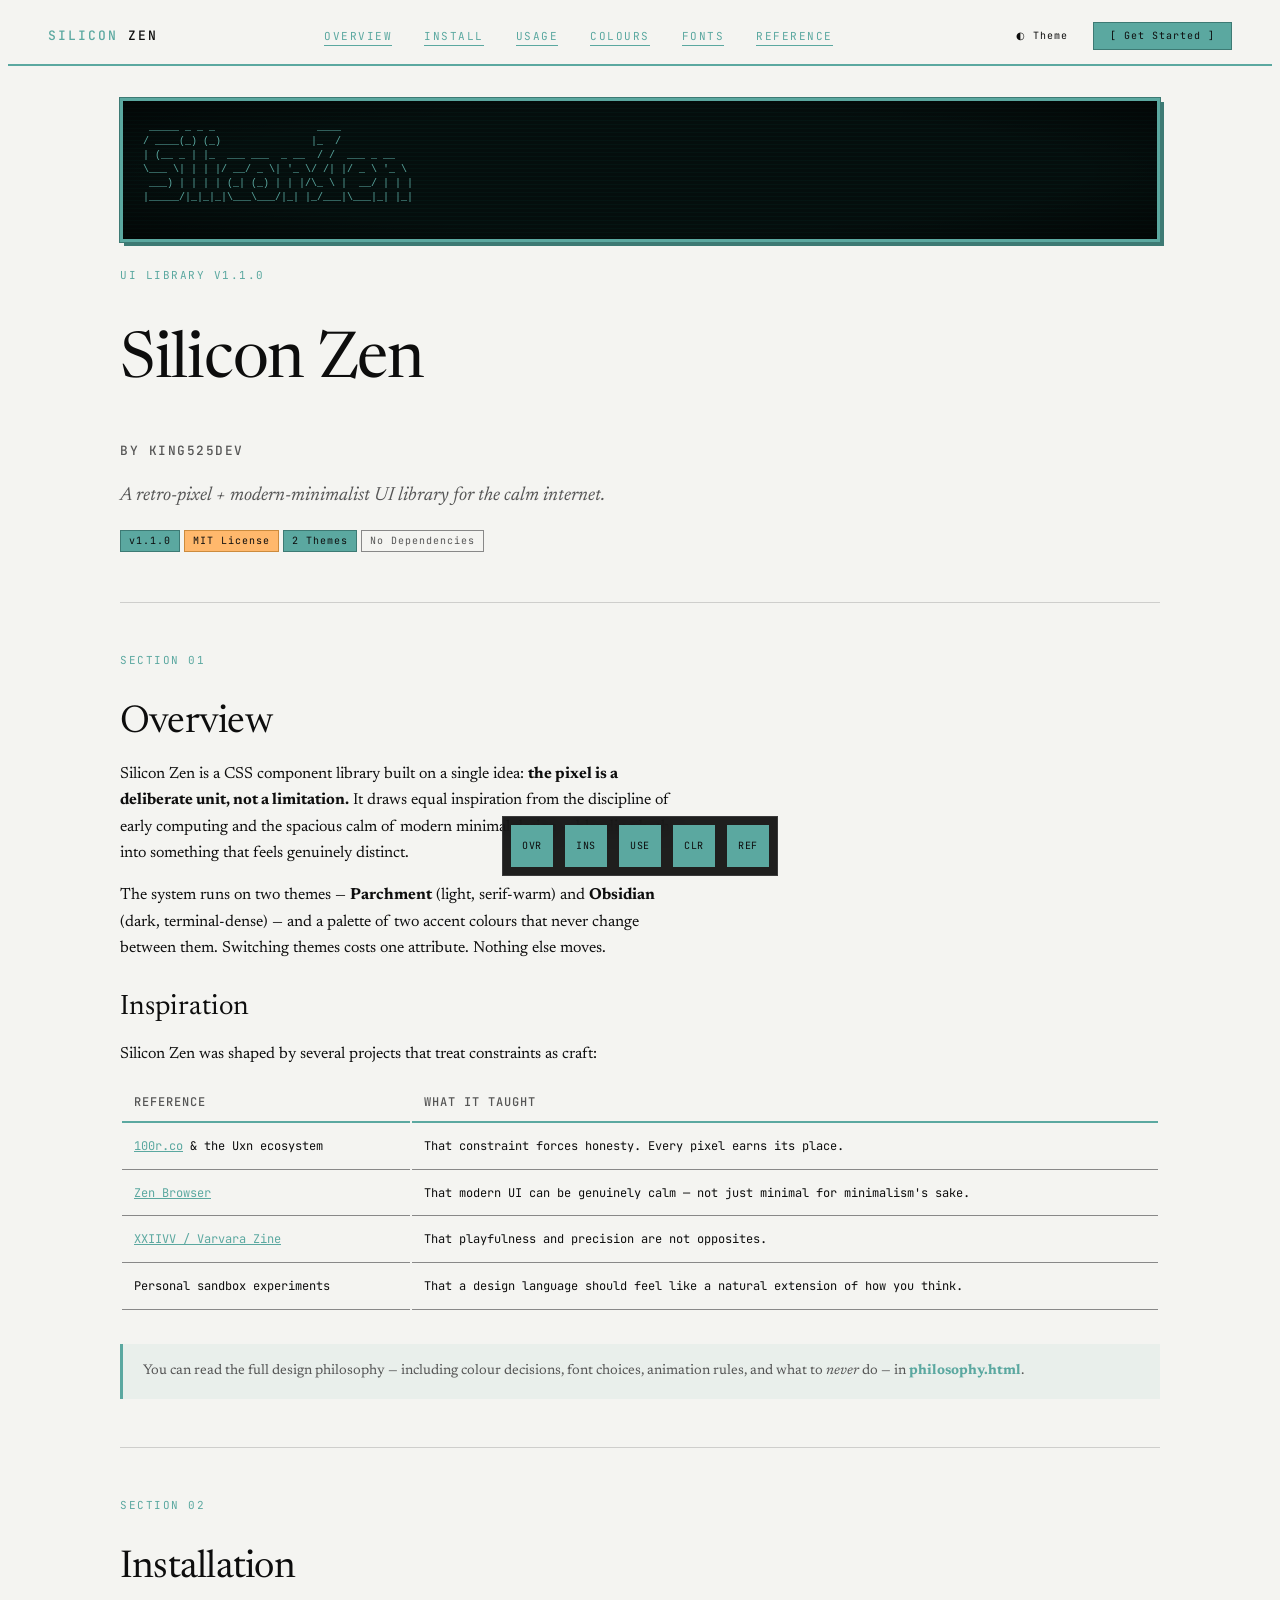
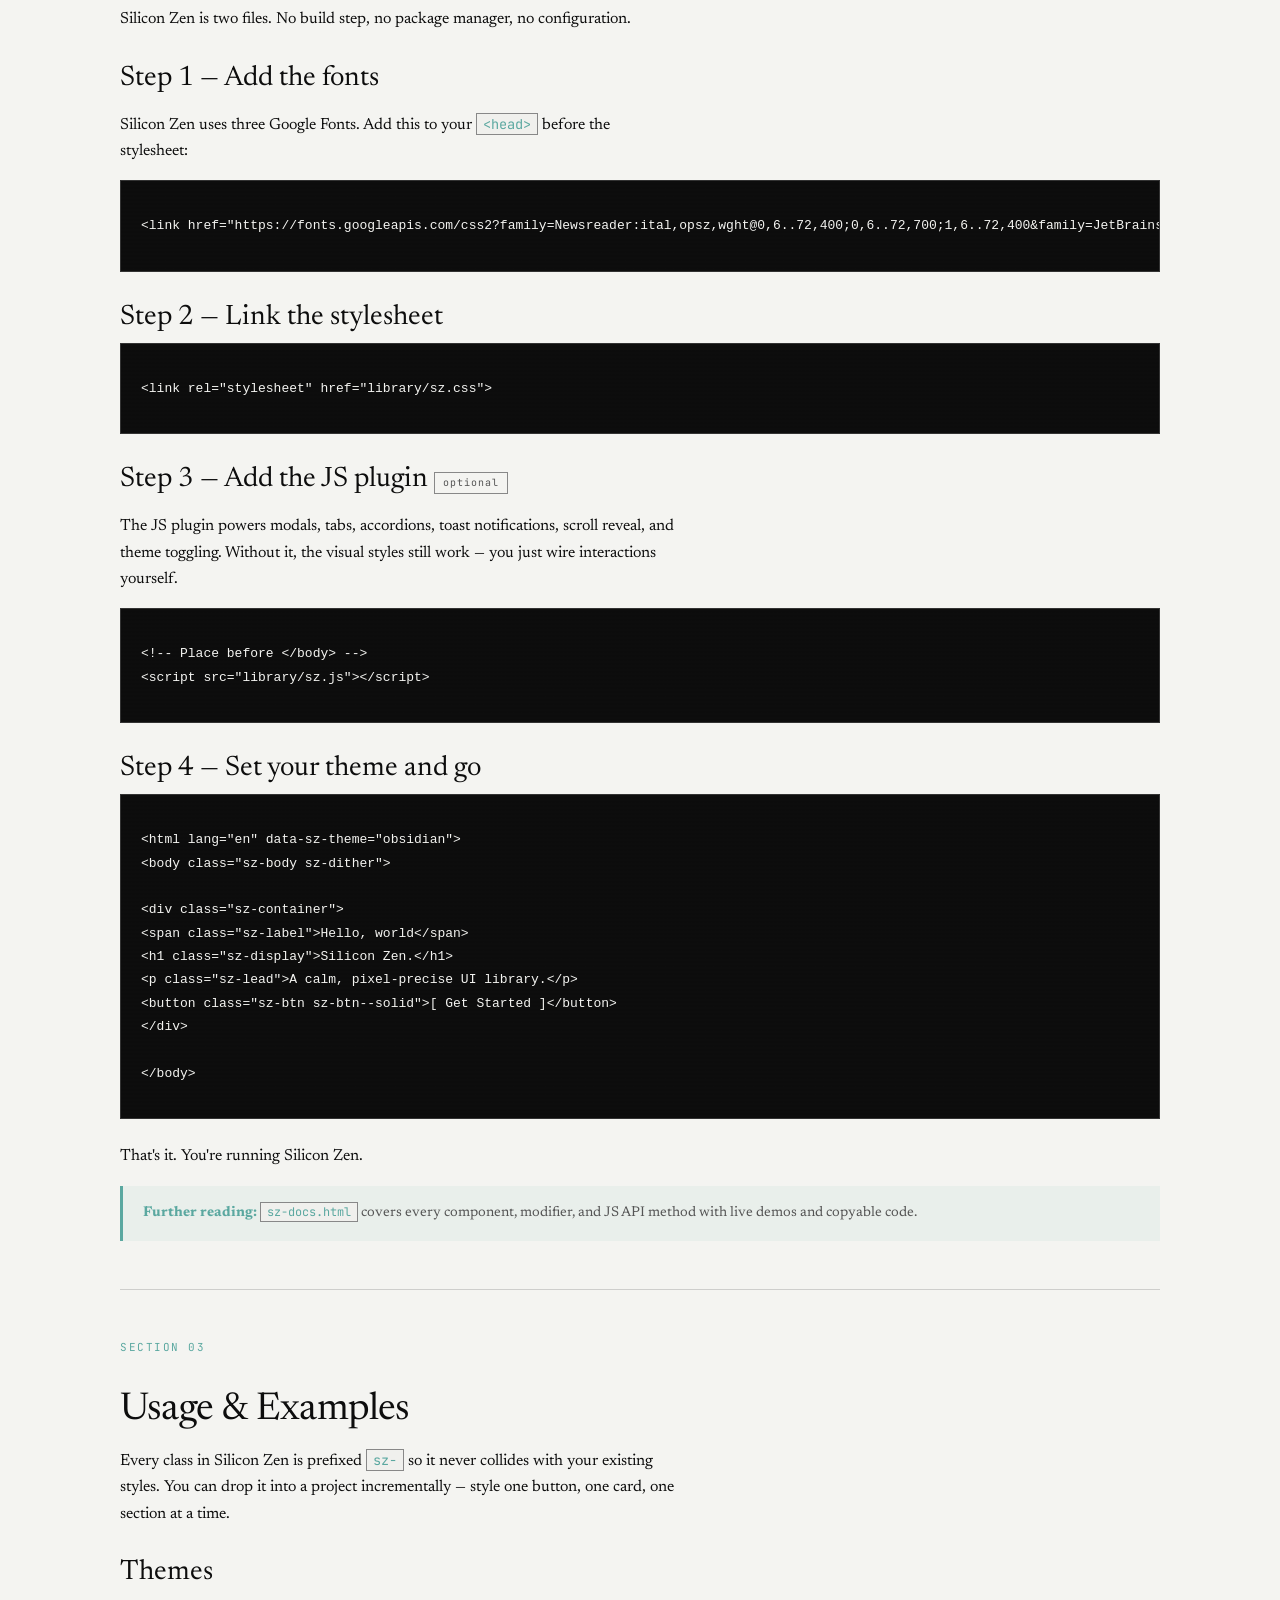
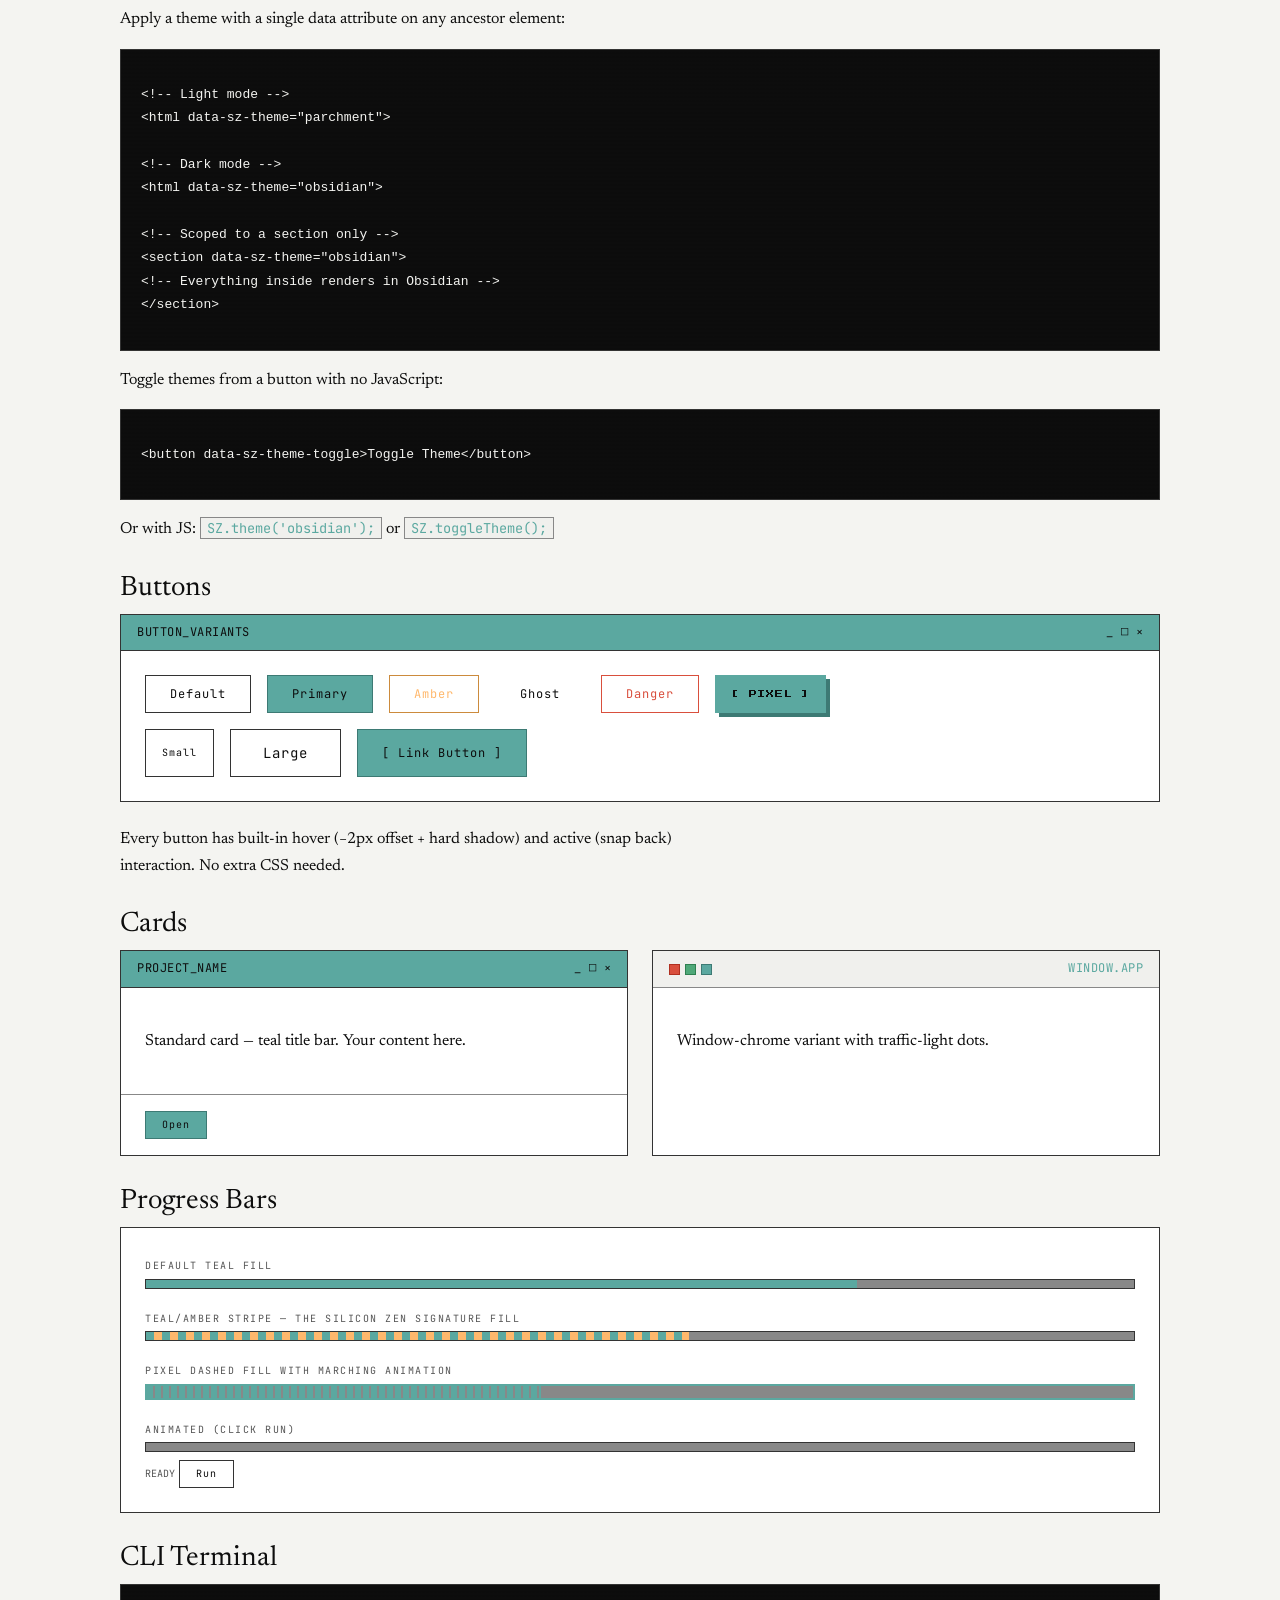
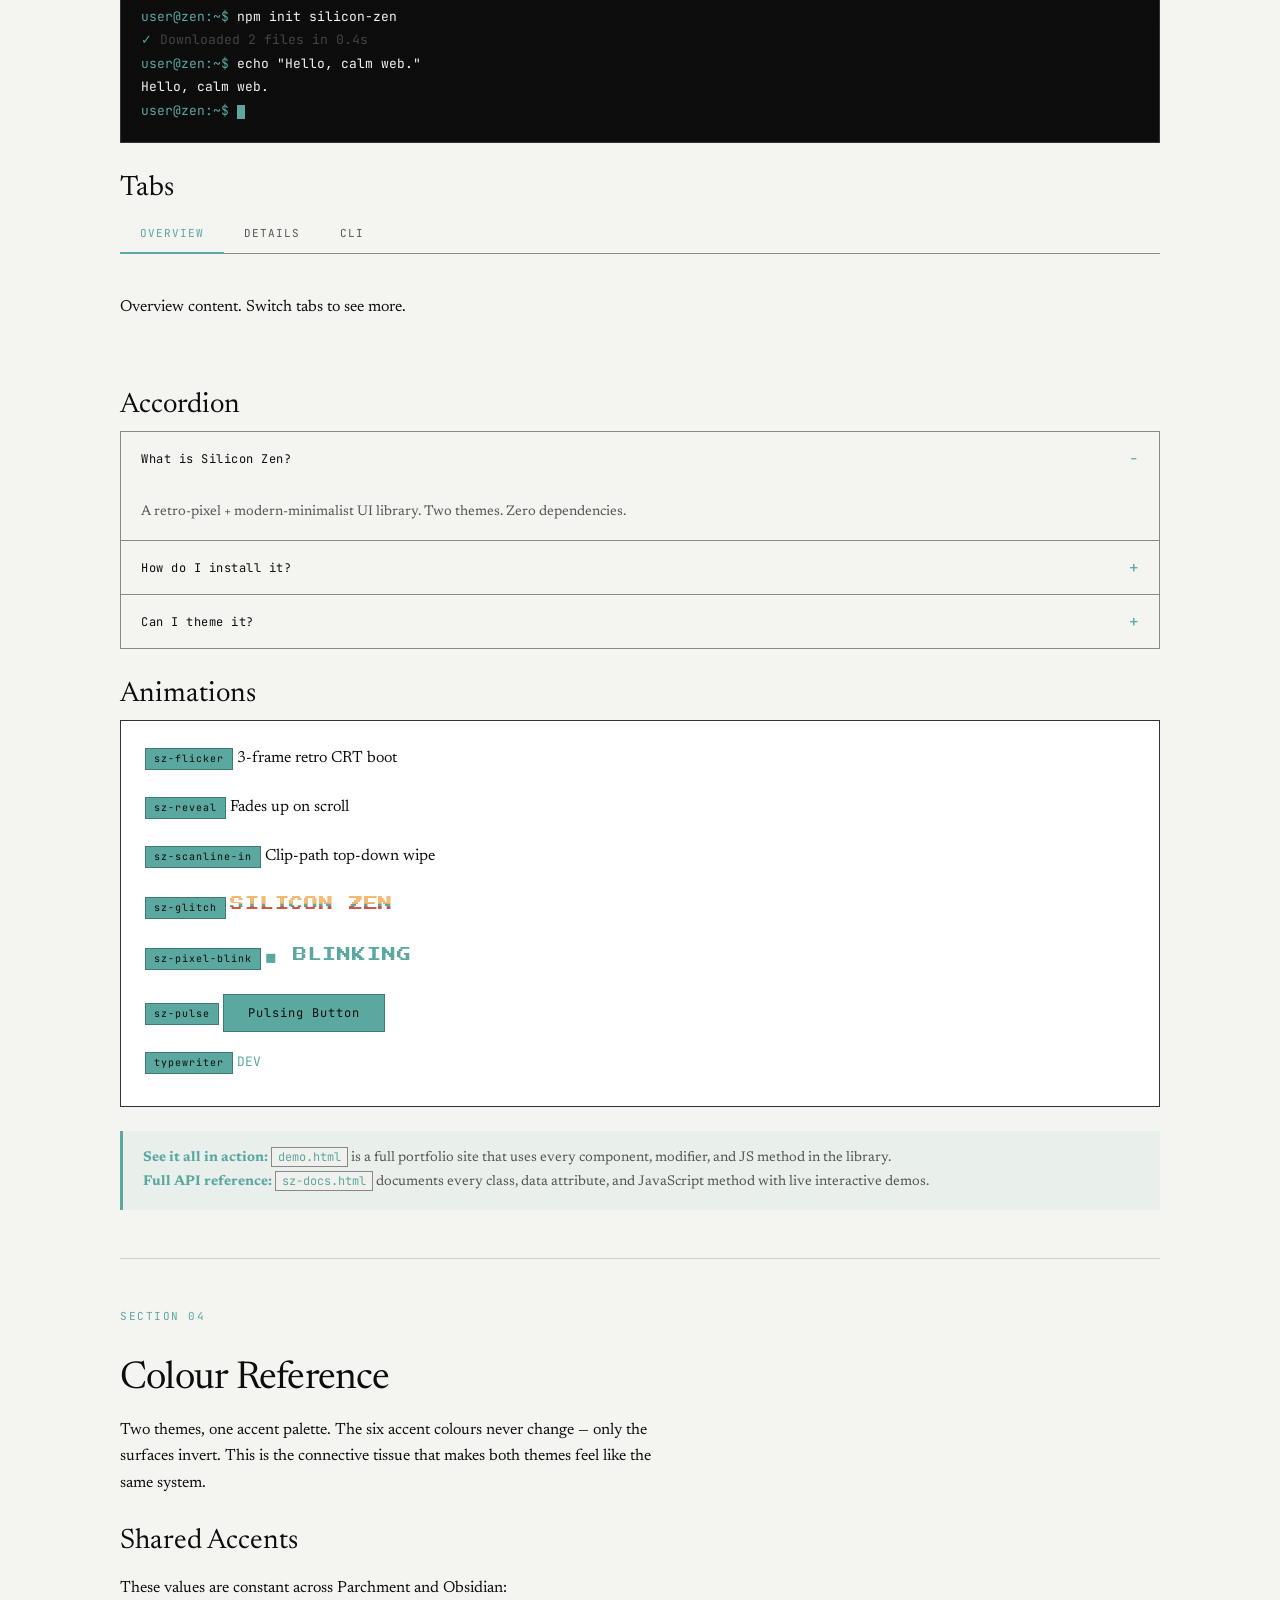
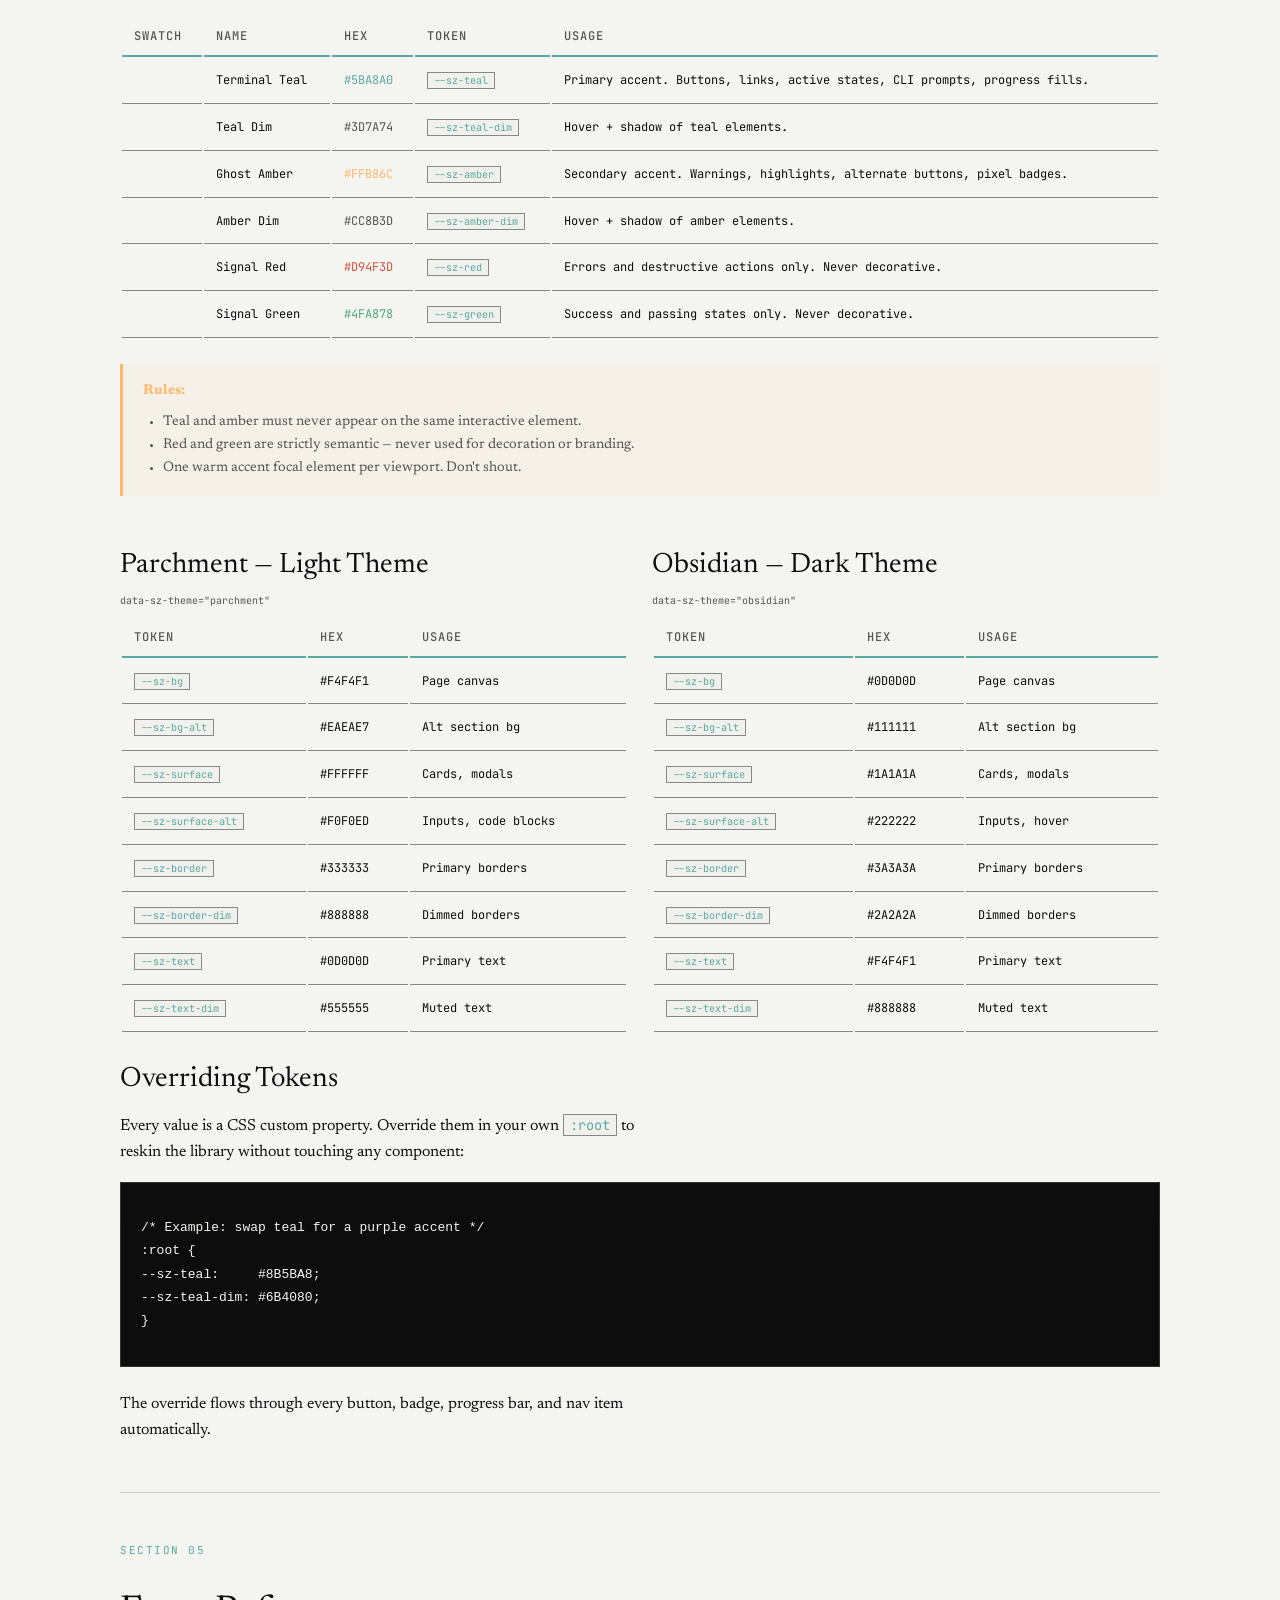
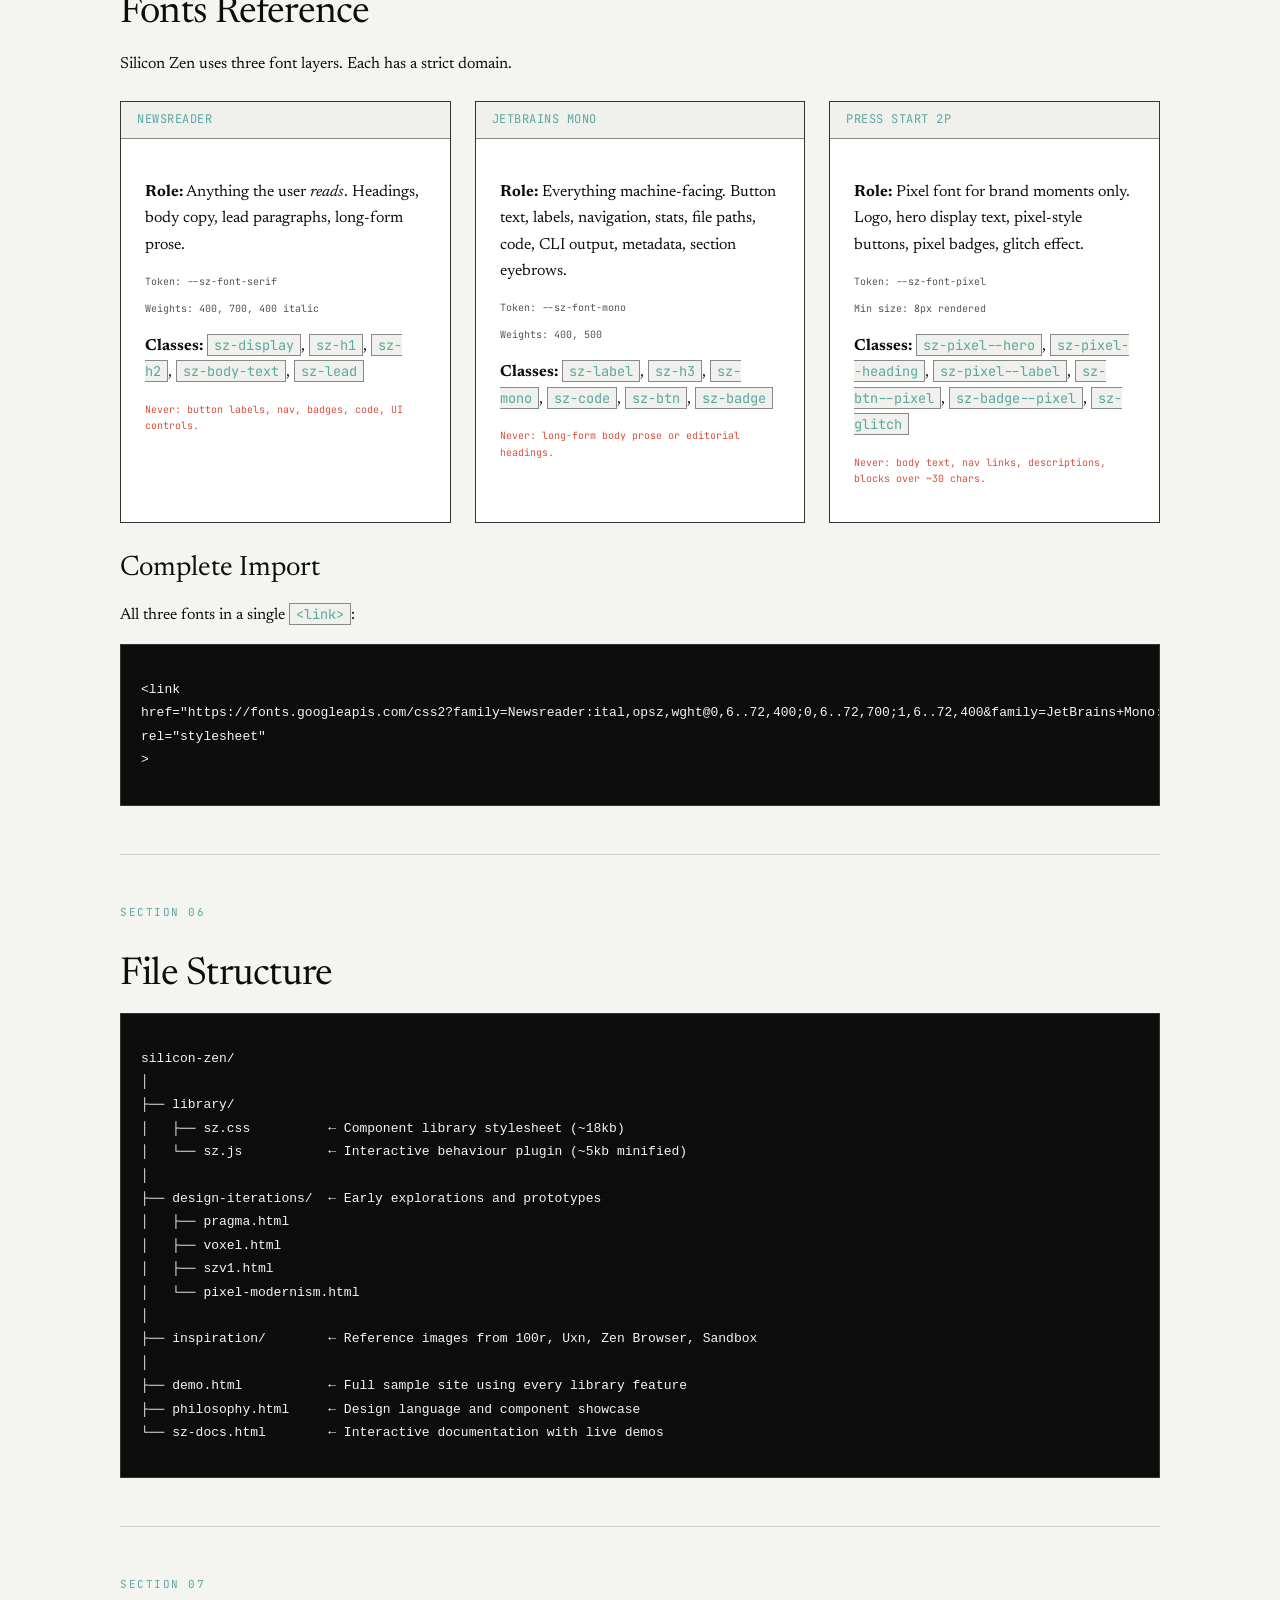
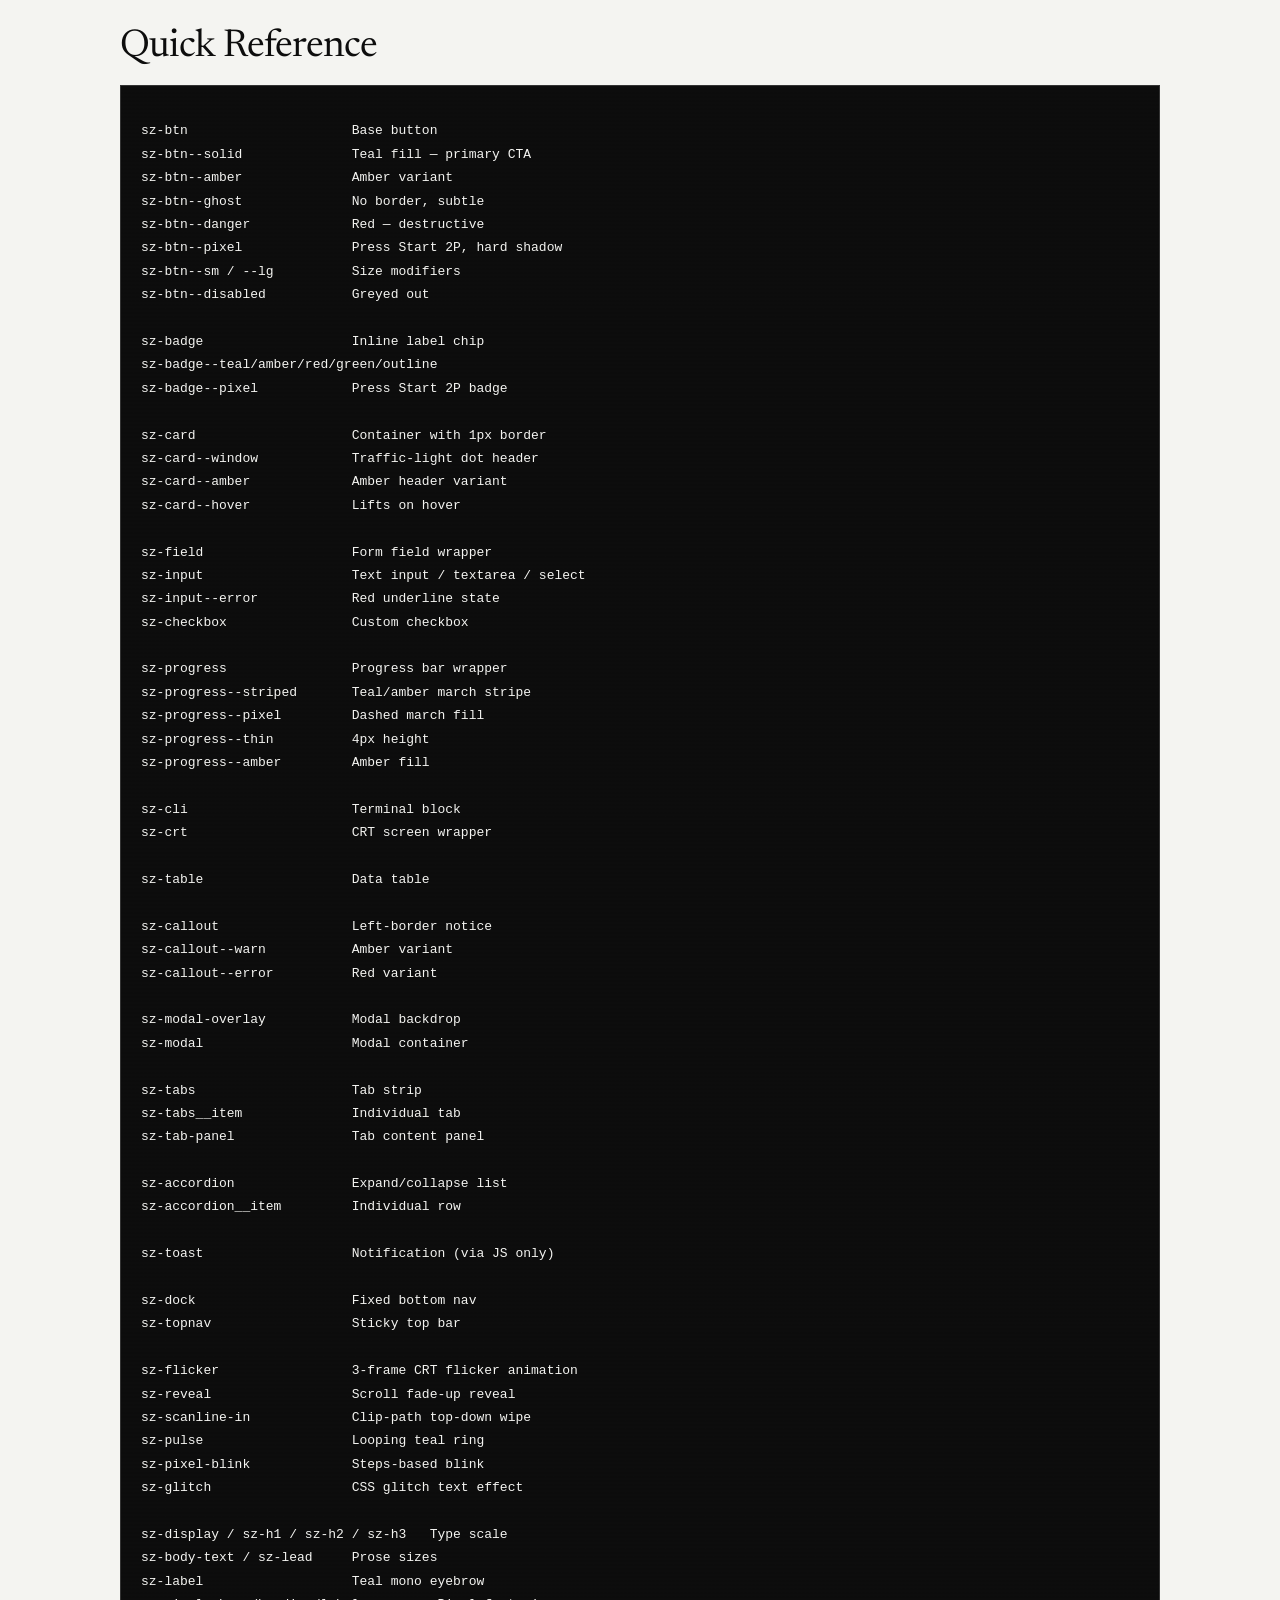
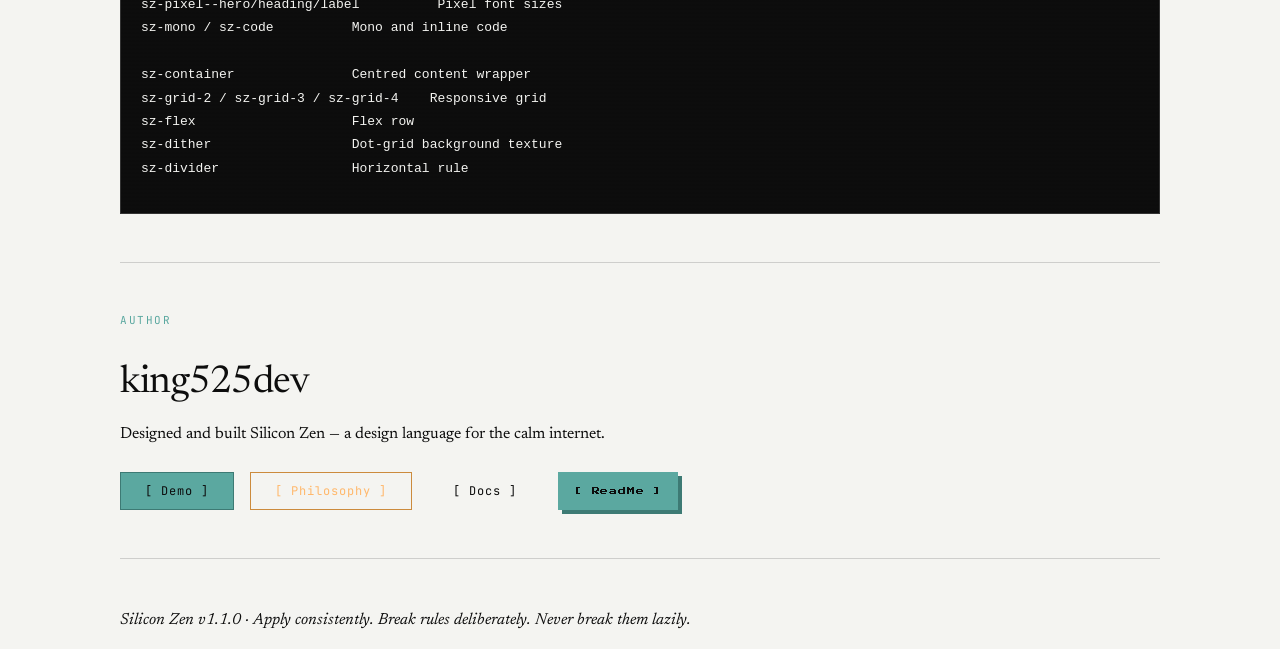
==== commit 59b1f69e: "Updated both readmes" ====
--- a/readme.html
+++ b/readme.html
@@ -10,1486 +10,7 @@
     <link href="https://fonts.googleapis.com/css2?family=Newsreader:ital,opsz,wght@0,6..72,400;0,6..72,700;1,6..72,400&family=JetBrains+Mono:wght@400;500&family=Press+Start+2P&display=swap" rel="stylesheet">
 
     <!-- sz.css — Silicon Zen UI Library v1.1.0 -->
-    <style>
-        /*!
-         * sz.css — Silicon Zen UI Library v1.1.0
-         * by king525dev
-         * A retro-pixel + modern-minimalist component library
-         * https://github.com/king525dev/silicon-zen
-         */
-
-        /* ═══════════════════════════════════════════════════════════
-           1. DESIGN TOKENS
-        ═══════════════════════════════════════════════════════════ */
-        :root {
-            --sz-teal: #5BA8A0;
-            --sz-teal-dim: #3D7A74;
-            --sz-amber: #FFB86C;
-            --sz-amber-dim: #CC8B3D;
-            --sz-red: #D94F3D;
-            --sz-green: #4FA878;
-            --sz-grid: 4px;
-            --sz-font-serif: "Newsreader", "Source Serif 4", Georgia, serif;
-            --sz-font-mono: "JetBrains Mono", "Courier New", Courier, monospace;
-            --sz-font-pixel: "Press Start 2P", monospace;
-            --sz-snap: 150ms cubic-bezier(0, 0, 0.2, 1);
-            --sz-spring: 200ms cubic-bezier(0.34, 1.56, 0.64, 1);
-            --sz-flicker: steps(3, end);
-            --sz-bg: #F4F4F1;
-            --sz-bg-alt: #EAEAE7;
-            --sz-surface: #FFFFFF;
-            --sz-surface-alt: #F0F0ED;
-            --sz-border: #333333;
-            --sz-border-dim: #888888;
-            --sz-text: #0D0D0D;
-            --sz-text-dim: #555555;
-            --sz-text-inv: #F4F4F1;
-            --sz-dither-dot: rgba(0, 0, 0, 0.10);
-            --sz-card-bg: #FFFFFF;
-            --sz-cli-bg: #0D0D0D;
-            --sz-cli-text: #F4F4F1;
-        }
-
-        [data-sz-theme="obsidian"] {
-            --sz-bg: #0D0D0D;
-            --sz-bg-alt: #111111;
-            --sz-surface: #1A1A1A;
-            --sz-surface-alt: #222222;
-            --sz-border: #3A3A3A;
-            --sz-border-dim: #2A2A2A;
-            --sz-text: #F4F4F1;
-            --sz-text-dim: #888888;
-            --sz-text-inv: #0D0D0D;
-            --sz-dither-dot: rgba(255, 255, 255, 0.05);
-            --sz-card-bg: #1A1A1A;
-            --sz-cli-bg: #050505;
-            --sz-cli-text: #F4F4F1;
-        }
-
-        /* ═══════════════════════════════════════════════════════════
-           2. BASE RESET
-        ═══════════════════════════════════════════════════════════ */
-        .sz-reset,
-        .sz-reset * {
-            box-sizing: border-box;
-        }
-        .sz-body {
-            background-color: var(--sz-bg);
-            color: var(--sz-text);
-            font-family: var(--sz-font-serif);
-            line-height: 1.65;
-            -webkit-font-smoothing: antialiased;
-        }
-        .sz-body ::-webkit-scrollbar {
-            width: 4px;
-        }
-        .sz-body ::-webkit-scrollbar-track {
-            background: transparent;
-        }
-        .sz-body ::-webkit-scrollbar-thumb {
-            background: var(--sz-teal);
-        }
-        .sz-dither {
-            background-image: radial-gradient(var(--sz-dither-dot) 0.6px, transparent 0.6px);
-            background-size: 8px 8px;
-        }
-
-        /* ═══════════════════════════════════════════════════════════
-           3. LAYOUT
-        ═══════════════════════════════════════════════════════════ */
-        .sz-container {
-            max-width: 1040px;
-            margin-left: auto;
-            margin-right: auto;
-            padding-left: calc(var(--sz-grid) * 10);
-            padding-right: calc(var(--sz-grid) * 10);
-        }
-        .sz-container--sm {
-            max-width: 720px;
-        }
-        .sz-container--lg {
-            max-width: 1280px;
-        }
-        .sz-container--full {
-            max-width: none;
-        }
-        .sz-grid-2 {
-            display: grid;
-            grid-template-columns: repeat(auto-fit, minmax(280px, 1fr));
-            gap: calc(var(--sz-grid) * 6);
-        }
-        .sz-grid-3 {
-            display: grid;
-            grid-template-columns: repeat(auto-fit, minmax(220px, 1fr));
-            gap: calc(var(--sz-grid) * 6);
-        }
-        .sz-grid-4 {
-            display: grid;
-            grid-template-columns: repeat(auto-fit, minmax(180px, 1fr));
-            gap: calc(var(--sz-grid) * 5);
-        }
-        .sz-flex {
-            display: flex;
-            flex-wrap: wrap;
-            gap: calc(var(--sz-grid) * 4);
-        }
-        .sz-flex--center {
-            align-items: center;
-        }
-        .sz-flex--between {
-            justify-content: space-between;
-        }
-        .sz-flex--col {
-            flex-direction: column;
-        }
-        .sz-flex-1 {
-            flex: 1;
-            min-width: 0;
-        }
-        .sz-divider {
-            border: none;
-            border-top: 1px solid var(--sz-border-dim);
-            opacity: 0.35;
-            margin: calc(var(--sz-grid) * 12) 0;
-        }
-        .sz-mt-1 {
-            margin-top: calc(var(--sz-grid) * 1);
-        }
-        .sz-mt-2 {
-            margin-top: calc(var(--sz-grid) * 2);
-        }
-        .sz-mt-4 {
-            margin-top: calc(var(--sz-grid) * 4);
-        }
-        .sz-mt-6 {
-            margin-top: calc(var(--sz-grid) * 6);
-        }
-        .sz-mt-8 {
-            margin-top: calc(var(--sz-grid) * 8);
-        }
-        .sz-mt-12 {
-            margin-top: calc(var(--sz-grid) * 12);
-        }
-        .sz-mb-1 {
-            margin-bottom: calc(var(--sz-grid) * 1);
-        }
-        .sz-mb-2 {
-            margin-bottom: calc(var(--sz-grid) * 2);
-        }
-        .sz-mb-4 {
-            margin-bottom: calc(var(--sz-grid) * 4);
-        }
-        .sz-mb-6 {
-            margin-bottom: calc(var(--sz-grid) * 6);
-        }
-        .sz-mb-8 {
-            margin-bottom: calc(var(--sz-grid) * 8);
-        }
-        .sz-p-4 {
-            padding: calc(var(--sz-grid) * 4);
-        }
-        .sz-p-6 {
-            padding: calc(var(--sz-grid) * 6);
-        }
-        .sz-p-8 {
-            padding: calc(var(--sz-grid) * 8);
-        }
-
-        /* ═══════════════════════════════════════════════════════════
-           4. TYPOGRAPHY
-        ═══════════════════════════════════════════════════════════ */
-        .sz-display {
-            font-family: var(--sz-font-serif);
-            font-size: clamp(2.4rem, 5vw, 4rem);
-            font-weight: 400;
-            letter-spacing: -0.02em;
-            line-height: 1.1;
-            color: var(--sz-text);
-        }
-        .sz-h1 {
-            font-family: var(--sz-font-serif);
-            font-size: clamp(1.8rem, 3vw, 2.4rem);
-            font-weight: 400;
-            letter-spacing: -0.02em;
-            line-height: 1.15;
-            color: var(--sz-text);
-        }
-        .sz-h2 {
-            font-family: var(--sz-font-serif);
-            font-size: clamp(1.3rem, 2.2vw, 1.75rem);
-            font-weight: 400;
-            line-height: 1.25;
-            color: var(--sz-text);
-        }
-        .sz-h3 {
-            font-family: var(--sz-font-mono);
-            font-size: 0.8rem;
-            font-weight: 500;
-            text-transform: uppercase;
-            letter-spacing: 1.5px;
-            color: var(--sz-text-dim);
-        }
-        .sz-body-text {
-            font-family: var(--sz-font-serif);
-            font-size: 1rem;
-            line-height: 1.65;
-            color: var(--sz-text);
-            max-width: 62ch;
-        }
-        .sz-lead {
-            font-family: var(--sz-font-serif);
-            font-size: 1.2rem;
-            color: var(--sz-text-dim);
-            max-width: 56ch;
-            line-height: 1.6;
-        }
-        .sz-mono {
-            font-family: var(--sz-font-mono);
-            font-size: 0.85em;
-        }
-        .sz-label {
-            display: block;
-            font-family: var(--sz-font-mono);
-            font-size: 11px;
-            text-transform: uppercase;
-            letter-spacing: 1.5px;
-            color: var(--sz-teal);
-            margin-bottom: calc(var(--sz-grid) * 2);
-        }
-        .sz-pixel {
-            font-family: var(--sz-font-pixel);
-            letter-spacing: 0.06em;
-            line-height: 1.6;
-        }
-        .sz-pixel--hero {
-            font-family: var(--sz-font-pixel);
-            font-size: clamp(18px, 3vw, 32px);
-            color: var(--sz-teal);
-            letter-spacing: 0.04em;
-            line-height: 1.6;
-        }
-        .sz-pixel--heading {
-            font-family: var(--sz-font-pixel);
-            font-size: 14px;
-            letter-spacing: 0.06em;
-            line-height: 1.8;
-        }
-        .sz-pixel--label {
-            font-family: var(--sz-font-pixel);
-            font-size: 8px;
-            letter-spacing: 0.12em;
-            text-transform: uppercase;
-            color: var(--sz-text-dim);
-        }
-        .sz-code {
-            font-family: var(--sz-font-mono);
-            font-size: 0.85em;
-            background: var(--sz-surface-alt);
-            border: 1px solid var(--sz-border-dim);
-            padding: 1px 6px;
-            color: var(--sz-teal);
-        }
-        .sz-text-teal {
-            color: var(--sz-teal);
-        }
-        .sz-text-amber {
-            color: var(--sz-amber);
-        }
-        .sz-text-dim {
-            color: var(--sz-text-dim);
-        }
-        .sz-text-red {
-            color: var(--sz-red);
-        }
-        .sz-text-green {
-            color: var(--sz-green);
-        }
-        .sz-text-inv {
-            color: var(--sz-text-inv);
-        }
-        .sz-glitch {
-            position: relative;
-            display: inline-block;
-            color: var(--sz-teal);
-        }
-        .sz-glitch::before,
-        .sz-glitch::after {
-            content: attr(data-text);
-            position: absolute;
-            top: 0;
-            left: 0;
-        }
-        .sz-glitch::before {
-            color: var(--sz-amber);
-            animation: sz-glitch-before 2.5s steps(1) infinite;
-            clip-path: polygon(0 0, 100% 0, 100% 45%, 0 45%);
-        }
-        .sz-glitch::after {
-            color: var(--sz-red);
-            animation: sz-glitch-after 2.5s steps(1) infinite;
-            clip-path: polygon(0 55%, 100% 55%, 100% 100%, 0 100%);
-        }
-        @keyframes sz-glitch-before {
-            0%,
-            90%,
-            100% {
-                transform: translate(0);
-                opacity: 0;
-            }
-            91% {
-                transform: translate(-3px, 1px);
-                opacity: 1;
-            }
-            93% {
-                transform: translate(3px, -1px);
-            }
-            95% {
-                transform: translate(-2px, 0);
-            }
-            97% {
-                opacity: 0;
-            }
-        }
-        @keyframes sz-glitch-after {
-            0%,
-            90%,
-            100% {
-                transform: translate(0);
-                opacity: 0;
-            }
-            92% {
-                transform: translate(4px, -2px);
-                opacity: 1;
-            }
-            94% {
-                transform: translate(-4px, 2px);
-            }
-            96% {
-                transform: translate(2px, 1px);
-            }
-            98% {
-                opacity: 0;
-            }
-        }
-
-        /* ═══════════════════════════════════════════════════════════
-           5. BUTTONS
-        ═══════════════════════════════════════════════════════════ */
-        .sz-btn {
-            display: inline-flex;
-            align-items: center;
-            gap: 8px;
-            border: 1px solid var(--sz-border);
-            padding: calc(var(--sz-grid) * 3) calc(var(--sz-grid) * 6);
-            font-family: var(--sz-font-mono);
-            font-size: 12px;
-            letter-spacing: 1px;
-            text-decoration: none;
-            color: var(--sz-text);
-            background: transparent;
-            cursor: pointer;
-            transition: var(--sz-snap);
-            white-space: nowrap;
-            border-radius: 0;
-            line-height: 1;
-        }
-        .sz-btn:hover {
-            background: var(--sz-teal);
-            color: #0D0D0D;
-            transform: translate(-2px, -2px);
-            box-shadow: 4px 4px 0 var(--sz-border);
-        }
-        .sz-btn:active {
-            transform: translate(0, 0);
-            box-shadow: none;
-        }
-        .sz-btn:focus-visible {
-            outline: 2px solid var(--sz-teal);
-            outline-offset: 2px;
-        }
-        .sz-btn--solid {
-            background: var(--sz-teal);
-            color: #0D0D0D;
-            border-color: var(--sz-teal-dim);
-        }
-        .sz-btn--solid:hover {
-            background: var(--sz-teal-dim);
-            color: #F4F4F1;
-        }
-        .sz-btn--amber {
-            border-color: var(--sz-amber-dim);
-            color: var(--sz-amber);
-        }
-        .sz-btn--amber:hover {
-            background: var(--sz-amber);
-            color: #0D0D0D;
-        }
-        .sz-btn--ghost {
-            border-color: transparent;
-        }
-        .sz-btn--ghost:hover {
-            background: var(--sz-surface-alt);
-            border-color: var(--sz-border-dim);
-            box-shadow: none;
-            transform: none;
-            color: var(--sz-text);
-        }
-        .sz-btn--danger {
-            border-color: var(--sz-red);
-            color: var(--sz-red);
-        }
-        .sz-btn--danger:hover {
-            background: var(--sz-red);
-            color: #F4F4F1;
-            box-shadow: 4px 4px 0 var(--sz-border);
-        }
-        .sz-btn--sm {
-            padding: calc(var(--sz-grid) * 2) calc(var(--sz-grid) * 4);
-            font-size: 10px;
-        }
-        .sz-btn--lg {
-            padding: calc(var(--sz-grid) * 4) calc(var(--sz-grid) * 8);
-            font-size: 14px;
-        }
-        .sz-btn--disabled,
-        .sz-btn[disabled] {
-            opacity: 0.35;
-            pointer-events: none;
-        }
-        .sz-btn--full {
-            width: 100%;
-            justify-content: center;
-        }
-        .sz-btn--pixel {
-            font-family: var(--sz-font-pixel);
-            font-size: 8px;
-            letter-spacing: 0.1em;
-            background: var(--sz-teal);
-            color: #0D0D0D;
-            border: none;
-            box-shadow: 4px 4px 0 var(--sz-teal-dim);
-            padding: 12px 16px;
-        }
-        .sz-btn--pixel:hover {
-            transform: translate(-2px, -2px);
-            box-shadow: 6px 6px 0 var(--sz-teal-dim);
-            background: var(--sz-teal);
-            color: #0D0D0D;
-        }
-        .sz-btn--pixel:active {
-            transform: translate(4px, 4px);
-            box-shadow: 0 0 0 var(--sz-teal-dim);
-        }
-        .sz-btn--pixel.sz-btn--amber {
-            background: var(--sz-amber);
-            box-shadow: 4px 4px 0 var(--sz-amber-dim);
-        }
-        .sz-btn--pixel.sz-btn--amber:hover {
-            box-shadow: 6px 6px 0 var(--sz-amber-dim);
-            background: var(--sz-amber);
-            color: #0D0D0D;
-        }
-
-        /* ═══════════════════════════════════════════════════════════
-           6. BADGES
-        ═══════════════════════════════════════════════════════════ */
-        .sz-badge {
-            display: inline-block;
-            font-family: var(--sz-font-mono);
-            font-size: 10px;
-            letter-spacing: 1px;
-            padding: 2px 8px;
-            border: 1px solid;
-            border-radius: 0;
-            line-height: 1.6;
-        }
-        .sz-badge--teal {
-            background: var(--sz-teal);
-            color: #0D0D0D;
-            border-color: var(--sz-teal-dim);
-        }
-        .sz-badge--amber {
-            background: var(--sz-amber);
-            color: #0D0D0D;
-            border-color: var(--sz-amber-dim);
-        }
-        .sz-badge--red {
-            background: var(--sz-red);
-            color: #F4F4F1;
-            border-color: #A03020;
-        }
-        .sz-badge--green {
-            background: var(--sz-green);
-            color: #0D0D0D;
-            border-color: #2F7050;
-        }
-        .sz-badge--outline {
-            background: transparent;
-            color: var(--sz-text-dim);
-            border-color: var(--sz-border-dim);
-        }
-        .sz-badge--pixel {
-            font-family: var(--sz-font-pixel);
-            font-size: 8px;
-            letter-spacing: 0.08em;
-            padding: 4px 10px;
-            border-width: 2px;
-            box-shadow: 3px 3px 0 var(--sz-teal-dim);
-            color: var(--sz-teal);
-            border-color: var(--sz-teal);
-        }
-        .sz-badge--pixel.sz-badge--amber {
-            color: var(--sz-amber);
-            border-color: var(--sz-amber);
-            box-shadow: 3px 3px 0 var(--sz-amber-dim);
-        }
-
-        /* ═══════════════════════════════════════════════════════════
-           7. CARD / PANEL
-        ═══════════════════════════════════════════════════════════ */
-        .sz-card {
-            background: var(--sz-card-bg);
-            border: 1px solid var(--sz-border);
-        }
-        .sz-card__header {
-            background: var(--sz-teal);
-            border-bottom: 1px solid var(--sz-border);
-            padding: calc(var(--sz-grid) * 2) calc(var(--sz-grid) * 4);
-            display: flex;
-            justify-content: space-between;
-            align-items: center;
-        }
-        .sz-card__title {
-            font-family: var(--sz-font-mono);
-            font-size: 12px;
-            color: #0D0D0D;
-            letter-spacing: 0.5px;
-        }
-        .sz-card__body {
-            padding: calc(var(--sz-grid) * 6);
-        }
-        .sz-card__footer {
-            padding: calc(var(--sz-grid) * 4) calc(var(--sz-grid) * 6);
-            border-top: 1px solid var(--sz-border-dim);
-            display: flex;
-            align-items: center;
-            gap: calc(var(--sz-grid) * 3);
-        }
-        .sz-card--window .sz-card__header {
-            background: var(--sz-surface-alt);
-            border-bottom: 1px solid var(--sz-border-dim);
-        }
-        .sz-card--window .sz-card__title {
-            color: var(--sz-teal);
-        }
-        .sz-card__dots {
-            display: flex;
-            gap: 5px;
-            align-items: center;
-        }
-        .sz-card__dot {
-            width: 9px;
-            height: 9px;
-            border: 1px solid var(--sz-border-dim);
-        }
-        .sz-card__dot--r {
-            background: #D94F3D;
-            border-color: #B03020;
-        }
-        .sz-card__dot--g {
-            background: #4FA878;
-            border-color: #2F8050;
-        }
-        .sz-card__dot--b {
-            background: #5BA8A0;
-            border-color: #3D7A74;
-        }
-        .sz-card--amber .sz-card__header {
-            background: var(--sz-amber);
-        }
-        .sz-card--hover {
-            transition: var(--sz-snap);
-            cursor: pointer;
-        }
-        .sz-card--hover:hover {
-            transform: translate(-2px, -2px);
-            box-shadow: 4px 4px 0 var(--sz-border-dim);
-        }
-
-        /* ═══════════════════════════════════════════════════════════
-           8. FORMS
-        ═══════════════════════════════════════════════════════════ */
-        .sz-field {
-            display: flex;
-            flex-direction: column;
-            gap: calc(var(--sz-grid) * 2);
-            margin-bottom: calc(var(--sz-grid) * 5);
-        }
-        .sz-field__label {
-            font-family: var(--sz-font-mono);
-            font-size: 10px;
-            text-transform: uppercase;
-            letter-spacing: 1.5px;
-            color: var(--sz-text-dim);
-        }
-        .sz-field__hint {
-            font-family: var(--sz-font-mono);
-            font-size: 10px;
-            color: var(--sz-text-dim);
-            margin-top: 2px;
-        }
-        .sz-field__error {
-            font-family: var(--sz-font-mono);
-            font-size: 10px;
-            color: var(--sz-red);
-            margin-top: 2px;
-        }
-        .sz-input {
-            background: var(--sz-surface-alt);
-            border: 1px solid var(--sz-border-dim);
-            border-bottom: 2px solid var(--sz-border);
-            padding: calc(var(--sz-grid) * 3);
-            font-family: var(--sz-font-mono);
-            font-size: 13px;
-            color: var(--sz-text);
-            outline: none;
-            transition: var(--sz-snap);
-            border-radius: 0;
-            width: 100%;
-        }
-        .sz-input::placeholder {
-            color: var(--sz-text-dim);
-            opacity: 0.6;
-        }
-        .sz-input:focus {
-            border-bottom-color: var(--sz-teal);
-            background: var(--sz-surface);
-        }
-        .sz-input--error {
-            border-bottom-color: var(--sz-red);
-        }
-        .sz-input--error:focus {
-            border-bottom-color: var(--sz-red);
-        }
-        .sz-select {
-            appearance: none;
-            background-image: url("data:image/svg+xml,%3Csvg xmlns='http://www.w3.org/2000/svg' width='10' height='6'%3E%3Cpath d='M0 0l5 6 5-6z' fill='%235BA8A0'/%3E%3C/svg%3E");
-            background-repeat: no-repeat;
-            background-position: right 12px center;
-            padding-right: 32px;
-            cursor: pointer;
-        }
-        .sz-textarea {
-            min-height: 100px;
-            resize: vertical;
-        }
-        .sz-checkbox {
-            display: flex;
-            align-items: center;
-            gap: 10px;
-            cursor: pointer;
-            user-select: none;
-        }
-        .sz-checkbox__box {
-            width: 14px;
-            height: 14px;
-            flex-shrink: 0;
-            border: 1px solid var(--sz-border);
-            background: var(--sz-surface-alt);
-            display: flex;
-            align-items: center;
-            justify-content: center;
-            font-family: var(--sz-font-mono);
-            font-size: 10px;
-            color: transparent;
-            transition: var(--sz-snap);
-        }
-        .sz-checkbox.is-checked .sz-checkbox__box {
-            background: var(--sz-teal);
-            border-color: var(--sz-teal-dim);
-            color: #0D0D0D;
-        }
-        .sz-checkbox__label {
-            font-family: var(--sz-font-mono);
-            font-size: 12px;
-            color: var(--sz-text-dim);
-        }
-
-        /* ═══════════════════════════════════════════════════════════
-           9. PROGRESS BARS
-        ═══════════════════════════════════════════════════════════ */
-        .sz-progress {
-            height: 8px;
-            background: var(--sz-border-dim);
-            border: 1px solid var(--sz-border);
-            overflow: hidden;
-        }
-        .sz-progress__fill {
-            height: 100%;
-            background: var(--sz-teal);
-            transition: width 0.3s ease-out;
-            width: 0%;
-        }
-        .sz-progress--striped .sz-progress__fill {
-            background: repeating-linear-gradient(90deg,
-                    var(--sz-teal) 0, var(--sz-teal) 8px,
-                    var(--sz-amber) 8px, var(--sz-amber) 16px);
-        }
-        .sz-progress--pixel {
-            border-width: 2px;
-            border-color: var(--sz-teal);
-            height: 12px;
-        }
-        .sz-progress--pixel .sz-progress__fill {
-            background: repeating-linear-gradient(90deg,
-                    var(--sz-teal) 0, var(--sz-teal) 6px,
-                    transparent 6px, transparent 8px);
-            animation: sz-march 0.4s steps(1) infinite;
-        }
-        @keyframes sz-march {
-            0% {
-                background-position: 0 0
-            }
-            100% {
-                background-position: 8px 0
-            }
-        }
-        .sz-progress--thin {
-            height: 4px;
-        }
-        .sz-progress--amber .sz-progress__fill {
-            background: var(--sz-amber);
-        }
-        .sz-progress--green .sz-progress__fill {
-            background: var(--sz-green);
-        }
-        .sz-stat-bar {
-            height: 4px;
-            background: var(--sz-border-dim);
-            margin: calc(var(--sz-grid)*2) 0;
-        }
-        .sz-stat-bar__fill {
-            height: 100%;
-            background: var(--sz-teal);
-        }
-        .sz-stat-bar__fill--amber {
-            background: var(--sz-amber);
-        }
-
-        /* ═══════════════════════════════════════════════════════════
-           10. CLI TERMINAL
-        ═══════════════════════════════════════════════════════════ */
-        .sz-cli {
-            background: var(--sz-cli-bg);
-            color: var(--sz-cli-text);
-            font-family: var(--sz-font-mono);
-            font-size: 13px;
-            line-height: 1.8;
-            padding: calc(var(--sz-grid) * 5);
-            border: 1px solid var(--sz-border);
-            position: relative;
-            overflow: hidden;
-        }
-        .sz-cli::before {
-            content: '';
-            position: absolute;
-            inset: 0;
-            pointer-events: none;
-            background: repeating-linear-gradient(to bottom, transparent, transparent 2px, rgba(0, 0, 0, 0.07) 2px, rgba(0, 0, 0, 0.07) 4px);
-            z-index: 1;
-        }
-        .sz-cli__inner {
-            position: relative;
-            z-index: 2;
-        }
-        .sz-cli .sz-prompt {
-            color: var(--sz-teal);
-        }
-        .sz-cli .sz-ok {
-            color: #4FA878;
-        }
-        .sz-cli .sz-warn {
-            color: var(--sz-amber);
-        }
-        .sz-cli .sz-err {
-            color: var(--sz-red);
-        }
-        .sz-cli .sz-muted {
-            color: #444;
-        }
-        .sz-cli__cursor {
-            display: inline-block;
-            width: 8px;
-            height: 14px;
-            background: var(--sz-teal);
-            vertical-align: text-bottom;
-            animation: sz-blink 1s steps(2) infinite;
-        }
-        @keyframes sz-blink {
-            50% {
-                opacity: 0;
-            }
-        }
-        .sz-crt {
-            position: relative;
-            border: 3px solid var(--sz-teal);
-            box-shadow: 0 0 0 1px var(--sz-teal-dim), 4px 4px 0 var(--sz-teal-dim);
-            background: #050e0d;
-            overflow: hidden;
-            padding: 20px;
-        }
-        .sz-crt::before {
-            content: '';
-            position: absolute;
-            inset: 0;
-            pointer-events: none;
-            z-index: 1;
-            background: repeating-linear-gradient(to bottom, transparent 0, transparent 3px, rgba(0, 180, 150, 0.04) 3px, rgba(0, 180, 150, 0.04) 4px);
-        }
-        .sz-crt::after {
-            content: '';
-            position: absolute;
-            inset: 0;
-            pointer-events: none;
-            z-index: 2;
-            background: radial-gradient(ellipse at center, transparent 60%, rgba(0, 0, 0, 0.55) 100%);
-        }
-        .sz-crt__inner {
-            position: relative;
-            z-index: 3;
-            font-family: var(--sz-font-mono);
-            font-size: 12px;
-            color: var(--sz-teal);
-            line-height: 2;
-        }
-
-        /* ═══════════════════════════════════════════════════════════
-           11. DATA TABLE
-        ═══════════════════════════════════════════════════════════ */
-        .sz-table {
-            width: 100%;
-            border-collapse: collapse;
-            font-family: var(--sz-font-mono);
-            font-size: 12px;
-        }
-        .sz-table th {
-            text-align: left;
-            padding: calc(var(--sz-grid)*2) calc(var(--sz-grid)*3);
-            border-bottom: 2px solid var(--sz-teal);
-            color: var(--sz-text-dim);
-            text-transform: uppercase;
-            letter-spacing: 1px;
-            font-weight: 500;
-        }
-        .sz-table td {
-            padding: calc(var(--sz-grid)*3);
-            border-bottom: 1px solid var(--sz-border-dim);
-            color: var(--sz-text);
-        }
-        .sz-table tr:hover td {
-            background: var(--sz-surface-alt);
-        }
-        .sz-table .sz-teal {
-            color: var(--sz-teal);
-        }
-        .sz-table .sz-amber {
-            color: var(--sz-amber);
-        }
-        .sz-table .sz-muted {
-            color: var(--sz-text-dim);
-        }
-        .sz-table .sz-red {
-            color: var(--sz-red);
-        }
-        .sz-table .sz-green {
-            color: var(--sz-green);
-        }
-
-        /* ═══════════════════════════════════════════════════════════
-           12. CALLOUT / ALERT
-        ═══════════════════════════════════════════════════════════ */
-        .sz-callout {
-            border-left: 3px solid var(--sz-teal);
-            padding: calc(var(--sz-grid)*4) calc(var(--sz-grid)*5);
-            background: rgba(91, 168, 160, 0.07);
-            font-size: 14px;
-            color: var(--sz-text-dim);
-        }
-        .sz-callout--warn {
-            border-left-color: var(--sz-amber);
-            background: rgba(255, 184, 108, 0.07);
-        }
-        .sz-callout--error {
-            border-left-color: var(--sz-red);
-            background: rgba(217, 79, 61, 0.07);
-        }
-        .sz-callout--info {
-            border-left-color: var(--sz-teal);
-            background: rgba(91, 168, 160, 0.07);
-        }
-        .sz-callout strong {
-            color: var(--sz-teal);
-        }
-        .sz-callout--warn strong {
-            color: var(--sz-amber);
-        }
-        .sz-callout--error strong {
-            color: var(--sz-red);
-        }
-
-        /* ═══════════════════════════════════════════════════════════
-           13. NAVIGATION — FLOATING DOCK
-        ═══════════════════════════════════════════════════════════ */
-        .sz-dock {
-            position: fixed;
-            bottom: calc(var(--sz-grid) * 6);
-            left: 50%;
-            transform: translateX(-50%);
-            background: rgba(13, 13, 13, 0.92);
-            border: 1px solid #3A3A3A;
-            padding: calc(var(--sz-grid) * 2);
-            display: flex;
-            gap: calc(var(--sz-grid) * 3);
-            z-index: 100;
-            backdrop-filter: blur(8px);
-        }
-        .sz-dock__item {
-            display: flex;
-            align-items: center;
-            justify-content: center;
-            width: 40px;
-            height: 40px;
-            border: 1px solid #444;
-            color: #888;
-            font-family: var(--sz-font-mono);
-            font-size: 10px;
-            letter-spacing: 0.5px;
-            text-decoration: none;
-            transition: var(--sz-snap);
-            background: transparent;
-            cursor: pointer;
-        }
-        .sz-dock__item:hover {
-            border-color: var(--sz-teal);
-            color: var(--sz-teal);
-        }
-        .sz-dock__item.is-active,
-        .sz-dock__item[aria-current] {
-            background: var(--sz-teal);
-            color: #0D0D0D;
-            border-color: var(--sz-teal);
-        }
-
-        /* ═══════════════════════════════════════════════════════════
-           14. NAVIGATION — TOP BAR
-        ═══════════════════════════════════════════════════════════ */
-        .sz-topnav {
-            display: flex;
-            align-items: center;
-            justify-content: space-between;
-            gap: calc(var(--sz-grid)*4);
-            height: 56px;
-            padding: 0 calc(var(--sz-grid)*10);
-            background: var(--sz-bg);
-            border-bottom: 2px solid var(--sz-teal);
-            position: sticky;
-            top: 0;
-            z-index: 100;
-            backdrop-filter: blur(8px);
-        }
-        .sz-topnav__logo {
-            font-family: var(--sz-font-mono);
-            font-size: 13px;
-            font-weight: 500;
-            letter-spacing: 2px;
-            text-transform: uppercase;
-            color: var(--sz-text);
-            text-decoration: none;
-            white-space: nowrap;
-        }
-        .sz-topnav__logo span {
-            color: var(--sz-teal);
-        }
-        .sz-topnav__links {
-            display: flex;
-            gap: calc(var(--sz-grid)*8);
-            list-style: none;
-            padding: 0;
-            margin: 0;
-            align-items: center;
-        }
-        .sz-topnav__links a {
-            font-family: var(--sz-font-mono);
-            font-size: 11px;
-            letter-spacing: 1.5px;
-            text-transform: uppercase;
-            text-decoration: none;
-            color: var(--sz-text-dim);
-            border-bottom: 1px solid transparent;
-            padding-bottom: 2px;
-            transition: var(--sz-snap);
-        }
-        .sz-topnav__links a:hover,
-        .sz-topnav__links a.is-active,
-        .sz-topnav__links a[aria-current] {
-            color: var(--sz-teal);
-            border-bottom-color: var(--sz-teal);
-        }
-        .sz-topnav__actions {
-            display: flex;
-            gap: calc(var(--sz-grid)*2);
-            align-items: center;
-        }
-
-        /* ═══════════════════════════════════════════════════════════
-           15. MODAL
-        ═══════════════════════════════════════════════════════════ */
-        .sz-modal-overlay {
-            position: fixed;
-            inset: 0;
-            background: rgba(0, 0, 0, 0.72);
-            display: flex;
-            align-items: center;
-            justify-content: center;
-            z-index: 200;
-            opacity: 0;
-            pointer-events: none;
-            transition: opacity 0.2s;
-        }
-        .sz-modal-overlay.is-open {
-            opacity: 1;
-            pointer-events: all;
-        }
-        .sz-modal {
-            background: var(--sz-surface);
-            border: 1px solid var(--sz-border);
-            padding: calc(var(--sz-grid)*8);
-            max-width: 520px;
-            width: 90%;
-            transform: scale(0.96);
-            transition: transform 0.2s var(--sz-spring);
-        }
-        .sz-modal-overlay.is-open .sz-modal {
-            transform: scale(1);
-        }
-        .sz-modal__header {
-            display: flex;
-            align-items: flex-start;
-            justify-content: space-between;
-            margin-bottom: calc(var(--sz-grid)*4);
-        }
-        .sz-modal__title {
-            font-family: var(--sz-font-mono);
-            font-size: 14px;
-            letter-spacing: 0.5px;
-            color: var(--sz-text);
-        }
-        .sz-modal__close {
-            width: 28px;
-            height: 28px;
-            background: transparent;
-            border: 1px solid var(--sz-border-dim);
-            font-family: var(--sz-font-mono);
-            font-size: 14px;
-            color: var(--sz-text-dim);
-            cursor: pointer;
-            display: flex;
-            align-items: center;
-            justify-content: center;
-            transition: var(--sz-snap);
-        }
-        .sz-modal__close:hover {
-            border-color: var(--sz-red);
-            color: var(--sz-red);
-        }
-        .sz-modal__body {
-            font-size: 14px;
-            color: var(--sz-text-dim);
-            line-height: 1.6;
-            margin-bottom: calc(var(--sz-grid)*6);
-        }
-        .sz-modal__footer {
-            display: flex;
-            gap: calc(var(--sz-grid)*3);
-            justify-content: flex-end;
-        }
-
-        /* ═══════════════════════════════════════════════════════════
-           16. TABS
-        ═══════════════════════════════════════════════════════════ */
-        .sz-tabs {
-            display: flex;
-            border-bottom: 1px solid var(--sz-border-dim);
-        }
-        .sz-tabs__item {
-            font-family: var(--sz-font-mono);
-            font-size: 11px;
-            letter-spacing: 1px;
-            text-transform: uppercase;
-            padding: calc(var(--sz-grid)*3) calc(var(--sz-grid)*5);
-            color: var(--sz-text-dim);
-            cursor: pointer;
-            border-bottom: 2px solid transparent;
-            margin-bottom: -1px;
-            transition: var(--sz-snap);
-            background: transparent;
-            border-top: none;
-            border-left: none;
-            border-right: none;
-            text-decoration: none;
-        }
-        .sz-tabs__item:hover {
-            color: var(--sz-text);
-        }
-        .sz-tabs__item.is-active {
-            color: var(--sz-teal);
-            border-bottom-color: var(--sz-teal);
-        }
-        .sz-tab-panel {
-            display: none;
-            padding: calc(var(--sz-grid)*6) 0;
-        }
-        .sz-tab-panel.is-active {
-            display: block;
-        }
-
-        /* ═══════════════════════════════════════════════════════════
-           17. TOOLTIP
-        ═══════════════════════════════════════════════════════════ */
-        .sz-tooltip {
-            position: relative;
-            display: inline-block;
-        }
-        .sz-tooltip::after {
-            content: attr(data-sz-tip);
-            position: absolute;
-            bottom: calc(100% + 6px);
-            left: 50%;
-            transform: translateX(-50%) translateY(4px);
-            background: var(--sz-obsidian, #0D0D0D);
-            color: var(--sz-cli-text);
-            font-family: var(--sz-font-mono);
-            font-size: 10px;
-            letter-spacing: 0.5px;
-            padding: 4px 8px;
-            white-space: nowrap;
-            border: 1px solid var(--sz-border);
-            opacity: 0;
-            pointer-events: none;
-            transition: opacity 0.15s, transform 0.15s;
-            z-index: 50;
-        }
-        .sz-tooltip:hover::after {
-            opacity: 1;
-            transform: translateX(-50%) translateY(0);
-        }
-
-        /* ═══════════════════════════════════════════════════════════
-           18. ACCORDION
-        ═══════════════════════════════════════════════════════════ */
-        .sz-accordion {
-            border: 1px solid var(--sz-border-dim);
-        }
-        .sz-accordion__item {
-            border-bottom: 1px solid var(--sz-border-dim);
-        }
-        .sz-accordion__item:last-child {
-            border-bottom: none;
-        }
-        .sz-accordion__trigger {
-            width: 100%;
-            display: flex;
-            align-items: center;
-            justify-content: space-between;
-            padding: calc(var(--sz-grid)*4) calc(var(--sz-grid)*5);
-            font-family: var(--sz-font-mono);
-            font-size: 12px;
-            letter-spacing: 0.5px;
-            color: var(--sz-text);
-            background: transparent;
-            border: none;
-            cursor: pointer;
-            text-align: left;
-            transition: var(--sz-snap);
-        }
-        .sz-accordion__trigger:hover {
-            background: var(--sz-surface-alt);
-            color: var(--sz-teal);
-        }
-        .sz-accordion__trigger::after {
-            content: '+';
-            color: var(--sz-teal);
-            font-size: 16px;
-            flex-shrink: 0;
-        }
-        .sz-accordion__item.is-open .sz-accordion__trigger::after {
-            content: '−';
-        }
-        .sz-accordion__body {
-            max-height: 0;
-            overflow: hidden;
-            transition: max-height 0.25s cubic-bezier(0, 0, 0.2, 1), padding 0.25s;
-            font-size: 14px;
-            color: var(--sz-text-dim);
-            padding: 0 calc(var(--sz-grid)*5);
-        }
-        .sz-accordion__item.is-open .sz-accordion__body {
-            max-height: 400px;
-            padding: calc(var(--sz-grid)*4) calc(var(--sz-grid)*5);
-        }
-
-        /* ═══════════════════════════════════════════════════════════
-           19. TOAST
-        ═══════════════════════════════════════════════════════════ */
-        .sz-toast-container {
-            position: fixed;
-            bottom: calc(var(--sz-grid)*8);
-            right: calc(var(--sz-grid)*6);
-            display: flex;
-            flex-direction: column;
-            gap: calc(var(--sz-grid)*3);
-            z-index: 300;
-        }
-        .sz-toast {
-            background: var(--sz-surface);
-            border: 1px solid var(--sz-border);
-            border-left: 3px solid var(--sz-teal);
-            padding: calc(var(--sz-grid)*3) calc(var(--sz-grid)*5);
-            font-family: var(--sz-font-mono);
-            font-size: 12px;
-            color: var(--sz-text);
-            max-width: 320px;
-            animation: sz-toast-in 0.2s var(--sz-snap) forwards;
-            display: flex;
-            align-items: center;
-            gap: 10px;
-        }
-        .sz-toast--warn {
-            border-left-color: var(--sz-amber);
-        }
-        .sz-toast--error {
-            border-left-color: var(--sz-red);
-        }
-        .sz-toast--ok {
-            border-left-color: var(--sz-green);
-        }
-        .sz-toast.is-exiting {
-            animation: sz-toast-out 0.2s var(--sz-snap) forwards;
-        }
-        @keyframes sz-toast-in {
-            from {
-                opacity: 0;
-                transform: translateX(20px)
-            }
-            to {
-                opacity: 1;
-                transform: none
-            }
-        }
-        @keyframes sz-toast-out {
-            from {
-                opacity: 1;
-                transform: none
-            }
-            to {
-                opacity: 0;
-                transform: translateX(20px)
-            }
-        }
-
-        /* ═══════════════════════════════════════════════════════════
-           20. ANIMATIONS
-        ═══════════════════════════════════════════════════════════ */
-        .sz-flicker {
-            animation: sz-flicker-in 0.3s steps(3) forwards;
-        }
-        @keyframes sz-flicker-in {
-            0% {
-                opacity: 0;
-            }
-            33% {
-                opacity: 0.6;
-            }
-            66% {
-                opacity: 0.15;
-            }
-            100% {
-                opacity: 1;
-            }
-        }
-        .sz-reveal {
-            opacity: 0;
-            transform: translateY(16px);
-            transition: opacity 0.5s, transform 0.5s;
-        }
-        .sz-reveal.is-visible {
-            opacity: 1;
-            transform: none;
-        }
-        .sz-reveal--delay-1 {
-            transition-delay: 0.1s;
-        }
-        .sz-reveal--delay-2 {
-            transition-delay: 0.2s;
-        }
-        .sz-reveal--delay-3 {
-            transition-delay: 0.3s;
-        }
-        .sz-scanline-in {
-            animation: sz-scanline 0.8s steps(16, end) forwards;
-        }
-        @keyframes sz-scanline {
-            from {
-                clip-path: inset(0 0 100% 0);
-            }
-            to {
-                clip-path: inset(0 0 0% 0);
-            }
-        }
-        .sz-pulse {
-            animation: sz-pulse 2s ease-in-out infinite;
-        }
-        @keyframes sz-pulse {
-            0%,
-            100% {
-                box-shadow: 0 0 0 0 rgba(91, 168, 160, .5)
-            }
-            50% {
-                box-shadow: 0 0 0 8px rgba(91, 168, 160, 0)
-            }
-        }
-        .sz-pixel-blink {
-            animation: sz-px-blink 0.6s steps(1) infinite;
-        }
-        @keyframes sz-px-blink {
-            0%,
-            100% {
-                opacity: 1
-            }
-            50% {
-                opacity: 0
-            }
-        }
-
-        /* ═══════════════════════════════════════════════════════════
-           21. PIXEL CHART
-        ═══════════════════════════════════════════════════════════ */
-        .sz-pixel-chart {
-            height: 80px;
-            display: flex;
-            align-items: flex-end;
-            border: 1px dashed var(--sz-border-dim);
-            padding: 8px;
-            gap: 3px;
-            background: var(--sz-surface-alt);
-        }
-        .sz-pixel-chart__bar {
-            flex: 1;
-            background: var(--sz-teal);
-        }
-        .sz-pixel-chart__bar--amber {
-            background: var(--sz-amber);
-        }
-
-        /* ═══════════════════════════════════════════════════════════
-           22. COLOUR SWATCH
-        ═══════════════════════════════════════════════════════════ */
-        .sz-swatch {
-            border: 1px solid var(--sz-border);
-            overflow: hidden;
-        }
-        .sz-swatch__color {
-            height: 56px;
-        }
-        .sz-swatch__meta {
-            padding: calc(var(--sz-grid)*2) calc(var(--sz-grid)*3);
-            background: var(--sz-surface);
-        }
-        .sz-swatch__name {
-            font-family: var(--sz-font-mono);
-            font-size: 11px;
-            color: var(--sz-text);
-            font-weight: 500;
-        }
-        .sz-swatch__hex {
-            font-family: var(--sz-font-mono);
-            font-size: 10px;
-            color: var(--sz-text-dim);
-        }
-
-        /* ═══════════════════════════════════════════════════════════
-           23. RESPONSIVE UTILITIES
-        ═══════════════════════════════════════════════════════════ */
-        @media (max-width: 768px) {
-            .sz-container {
-                padding-left: calc(var(--sz-grid)*5);
-                padding-right: calc(var(--sz-grid)*5);
-            }
-            .sz-topnav {
-                padding: 0 calc(var(--sz-grid)*5);
-            }
-            .sz-topnav__links {
-                display: none;
-            }
-            .sz-grid-2,
-            .sz-grid-3,
-            .sz-grid-4 {
-                grid-template-columns: 1fr;
-            }
-            .sz-hide-mobile {
-                display: none;
-            }
-        }
-        @media (min-width: 769px) {
-            .sz-hide-desktop {
-                display: none;
-            }
-        }
-
-        /* ── Additional doc-specific tweaks ── */
-        .sz-cli pre {
-            margin: 0;
-            color: inherit;
-            font-family: inherit;
-            font-size: inherit;
-            line-height: inherit;
-            white-space: pre-wrap;
-            word-break: break-word;
-        }
-        .sz-cli--sm {
-            font-size: 11px;
-            padding: calc(var(--sz-grid) * 3);
-        }
-        .sz-section-anchor {
-            scroll-margin-top: 80px;
-        }
-        .sz-inline-flex-wrap {
-            display: inline-flex;
-            flex-wrap: wrap;
-            gap: calc(var(--sz-grid) * 2);
-            align-items: center;
-        }
-        .sz-color-swatch-row {
-            display: flex;
-            align-items: center;
-            gap: calc(var(--sz-grid) * 3);
-            margin-bottom: calc(var(--sz-grid) * 1);
-        }
-        .sz-color-dot {
-            width: 18px;
-            height: 18px;
-            border: 1px solid var(--sz-border-dim);
-            flex-shrink: 0;
-        }
-        .sz-footer-note {
-            text-align: center;
-            font-family: var(--sz-font-serif);
-            font-style: italic;
-            color: var(--sz-text-dim);
-            padding: calc(var(--sz-grid) * 10) 0;
-            font-size: 0.95rem;
-        }
-    </style>
+     <link rel="stylesheet" href="library/sz.css">
 </head>
 <body class="sz-body sz-dither">
 
@@ -2162,9 +683,10 @@
             <h2 class="sz-h1 sz-mb-4">king525dev</h2>
             <p class="sz-body-text sz-mb-6">Designed and built Silicon Zen — a design language for the calm internet.</p>
             <div class="sz-flex sz-mb-6">
-                <a href="#" class="sz-btn sz-btn--solid">[ Demo ]</a>
-                <a href="#" class="sz-btn sz-btn--amber">[ Philosophy ]</a>
-                <a href="#" class="sz-btn sz-btn--ghost">[ Docs ]</a>
+                <a href="./demo.html" class="sz-btn sz-btn--solid">[ Demo ]</a>
+                <a href="./philosophy.html" class="sz-btn sz-btn--amber">[ Philosophy ]</a>
+                <a href="./sz-docs.html" class="sz-btn sz-btn--ghost">[ Docs ]</a>
+                <a href="./README.md" class="sz-btn sz-btn--pixel">[ ReadMe ]</a>
             </div>
         </section>
 
@@ -2188,350 +710,7 @@
     </nav>
 
     <!-- ═══════════════════════════════════════════ sz.js ═══════════════════════════════════════════ -->
-    <script>
-        /*!
-         * sz.js — Silicon Zen UI Library v1.1.0
-         * by king525dev
-         * Vanilla JS plugin for interactive SZ components.
-         * No dependencies. ~5kb minified.
-         */
-        (function(global) {
-            'use strict';
-
-            const $ = (sel, ctx = document) => ctx.querySelector(sel);
-            const $$ = (sel, ctx = document) => Array.from(ctx.querySelectorAll(sel));
-            const on = (el, ev, fn, opts) => el && el.addEventListener(ev, fn, opts);
-
-            function theme(name, target = document.documentElement) {
-                if (!['parchment', 'obsidian'].includes(name)) {
-                    console.warn(`[SZ] Unknown theme "${name}". Use "parchment" or "obsidian".`);
-                    return;
-                }
-                target.dataset.szTheme = name;
-                document.dispatchEvent(new CustomEvent('sz:theme', { detail: { theme: name } }));
-            }
-
-            function toggleTheme(target = document.documentElement) {
-                const current = target.dataset.szTheme || 'parchment';
-                theme(current === 'parchment' ? 'obsidian' : 'parchment', target);
-            }
-
-            const modal = {
-                open(target) {
-                    const el = typeof target === 'string' ? $(target) : target;
-                    if (!el) return;
-                    el.classList.add('is-open');
-                    el.removeAttribute('aria-hidden');
-                    document.body.style.overflow = 'hidden';
-                    const firstFocusable = el.querySelector(
-                        'button, [href], input, select, textarea, [tabindex]:not([tabindex="-1"])');
-                    if (firstFocusable) firstFocusable.focus();
-                    document.dispatchEvent(new CustomEvent('sz:modal:open', { detail: { el } }));
-                },
-                close(target) {
-                    const el = typeof target === 'string' ? $(target) : target;
-                    if (!el) return;
-                    el.classList.remove('is-open');
-                    el.setAttribute('aria-hidden', 'true');
-                    document.body.style.overflow = '';
-                    document.dispatchEvent(new CustomEvent('sz:modal:close', { detail: { el } }));
-                },
-                toggle(target) {
-                    const el = typeof target === 'string' ? $(target) : target;
-                    if (!el) return;
-                    el.classList.contains('is-open') ? this.close(el) : this.open(el);
-                }
-            };
-
-            function wireModals() {
-                $$('[data-sz-modal-open]').forEach(trigger => {
-                    on(trigger, 'click', e => {
-                        e.preventDefault();
-                        modal.open(trigger.dataset.szModalOpen);
-                    });
-                });
-                $$('[data-sz-modal-close]').forEach(btn => {
-                    on(btn, 'click', e => {
-                        e.preventDefault();
-                        const overlay = btn.closest('.sz-modal-overlay');
-                        if (overlay) modal.close(overlay);
-                    });
-                });
-                $$('.sz-modal-overlay').forEach(overlay => {
-                    on(overlay, 'click', e => {
-                        if (e.target === overlay) modal.close(overlay);
-                    });
-                });
-                on(document, 'keydown', e => {
-                    if (e.key !== 'Escape') return;
-                    $$('.sz-modal-overlay.is-open').forEach(el => modal.close(el));
-                });
-            }
-
-            function progress(target, percent, opts = {}) {
-                const wrap = typeof target === 'string' ? $(target) : target;
-                if (!wrap) return;
-                const fill = wrap.querySelector('.sz-progress__fill') || wrap;
-                const label = opts.labelEl ? (typeof opts.labelEl === 'string' ? $(opts.labelEl) : opts
-                    .labelEl) : null;
-                const pct = Math.max(0, Math.min(100, percent));
-                fill.style.width = pct + '%';
-                fill.setAttribute('aria-valuenow', pct);
-                if (label) label.textContent = opts.labelText || pct + '%';
-                if (pct >= 100 && opts.onComplete) opts.onComplete();
-            }
-
-            function progressRun(target, opts = {}) {
-                const wrap = typeof target === 'string' ? $(target) : target;
-                if (!wrap) return;
-                const fill = wrap.querySelector('.sz-progress__fill') || wrap;
-                const labelEl = opts.labelEl ? (typeof opts.labelEl === 'string' ? $(opts.labelEl) : opts
-                    .labelEl) : null;
-                const stages = opts.stages || ['LOADING...', 'PARSING...', 'COMPILING...', 'OPTIMISING...',
-                    'COMPLETE'
-                ];
-                let pct = 0;
-                fill.style.width = '0%';
-                const iv = setInterval(() => {
-                    pct += Math.random() * 14 + 3;
-                    if (pct >= 100) {
-                        pct = 100;
-                        fill.style.width = '100%';
-                        if (labelEl) labelEl.textContent = opts.doneText || '✓ COMPLETE';
-                        clearInterval(iv);
-                        if (opts.onComplete) opts.onComplete();
-                        return;
-                    }
-                    fill.style.width = pct + '%';
-                    if (labelEl) {
-                        const idx = Math.floor(pct / (100 / stages.length));
-                        const stage = stages[Math.min(idx, stages.length - 1)];
-                        const filled = Math.floor(pct / 10);
-                        const empty = 10 - filled;
-                        labelEl.textContent =
-                            `${stage} ${'█'.repeat(filled)}${'▒'.repeat(empty)} ${Math.floor(pct)}%`;
-                    }
-                }, opts.interval || 110);
-                return { stop: () => clearInterval(iv) };
-            }
-
-            function wireTabs() {
-                $$('.sz-tabs').forEach(tabGroup => {
-                    const items = $$('.sz-tabs__item', tabGroup);
-                    items.forEach(item => {
-                        on(item, 'click', e => {
-                            e.preventDefault();
-                            const panelId = item.dataset.szTab || item.getAttribute('aria-controls');
-                            items.forEach(i => {
-                                i.classList.remove('is-active');
-                                i.setAttribute('aria-selected', 'false');
-                            });
-                            item.classList.add('is-active');
-                            item.setAttribute('aria-selected', 'true');
-                            const scope = tabGroup.closest('[data-sz-tabs-scope]') || document;
-                            $$('.sz-tab-panel', scope).forEach(p => p.classList.remove(
-                                'is-active'));
-                            const panel = $('#' + panelId, scope) || $(panelId, scope);
-                            if (panel) panel.classList.add('is-active');
-                            document.dispatchEvent(new CustomEvent('sz:tab', { detail: { tab: item,
-                                    panel } }));
-                        });
-                    });
-                });
-            }
-
-            function wireAccordions() {
-                $$('.sz-accordion__trigger').forEach(trigger => {
-                    on(trigger, 'click', () => {
-                        const item = trigger.closest('.sz-accordion__item');
-                        const parent = item.closest('.sz-accordion');
-                        const isOpen = item.classList.contains('is-open');
-                        if (parent && parent.dataset.szSingle !== undefined) {
-                            $$('.sz-accordion__item.is-open', parent).forEach(i => i.classList
-                                .remove('is-open'));
-                        }
-                        item.classList.toggle('is-open', !isOpen);
-                    });
-                });
-            }
-
-            function wireCheckboxes() {
-                $$('.sz-checkbox').forEach(el => {
-                    if (el.querySelector('input[type=checkbox]')) {
-                        const input = el.querySelector('input[type=checkbox]');
-                        const box = el.querySelector('.sz-checkbox__box');
-                        const sync = () => el.classList.toggle('is-checked', input.checked);
-                        sync();
-                        on(input, 'change', sync);
-                        return;
-                    }
-                    on(el, 'click', () => el.classList.toggle('is-checked'));
-                    on(el, 'keydown', e => {
-                        if (e.key === ' ' || e.key === 'Enter') { e.preventDefault();
-                            el.classList.toggle('is-checked'); }
-                    });
-                    el.setAttribute('tabindex', '0');
-                    el.setAttribute('role', 'checkbox');
-                });
-            }
-
-            let toastContainer = null;
-
-            function ensureToastContainer() {
-                if (toastContainer) return toastContainer;
-                toastContainer = document.createElement('div');
-                toastContainer.className = 'sz-toast-container';
-                document.body.appendChild(toastContainer);
-                return toastContainer;
-            }
-
-            function toast(message, type = 'info', duration = 3500) {
-                const container = ensureToastContainer();
-                const el = document.createElement('div');
-                const icons = { ok: '✓', warn: '⚠', error: '✗', info: '◈' };
-                el.className = `sz-toast${type !== 'info' ? ' sz-toast--' + type : ''}`;
-                el.innerHTML = `<span>${icons[type] || icons.info}</span><span>${message}</span>`;
-                container.appendChild(el);
-                setTimeout(() => {
-                    el.classList.add('is-exiting');
-                    setTimeout(() => el.remove(), 250);
-                }, duration);
-                return el;
-            }
-
-            function wireReveal() {
-                if (!('IntersectionObserver' in window)) {
-                    $$('.sz-reveal').forEach(el => el.classList.add('is-visible'));
-                    return;
-                }
-                const io = new IntersectionObserver(entries => {
-                    entries.forEach(e => { if (e.isIntersecting) e.target.classList.add('is-visible'); });
-                }, { threshold: 0.1, rootMargin: '0px 0px -40px 0px' });
-                $$('.sz-reveal').forEach(el => io.observe(el));
-            }
-
-            function wireDock() {
-                const items = $$('.sz-dock__item');
-                const topLinks = $$('.sz-topnav__links a');
-                if (!items.length && !topLinks.length) return;
-                const all = [...items, ...topLinks];
-                const sectionIds = all
-                    .map(a => (a.getAttribute('href') || '').replace('#', ''))
-                    .filter(Boolean)
-                    .filter((v, i, arr) => arr.indexOf(v) === i);
-
-                function update() {
-                    let current = sectionIds[0];
-                    sectionIds.forEach(id => {
-                        const el = document.getElementById(id);
-                        if (el && window.scrollY >= el.offsetTop - 120) current = id;
-                    });
-                    all.forEach(a => {
-                        const id = (a.getAttribute('href') || '').replace('#', '');
-                        a.classList.toggle('is-active', id === current);
-                        a.setAttribute('aria-current', id === current ? 'page' : 'false');
-                    });
-                }
-                on(window, 'scroll', update, { passive: true });
-                update();
-            }
-
-            function wireThemeToggles() {
-                $$('[data-sz-theme-toggle]').forEach(btn => {
-                    on(btn, 'click', () => toggleTheme());
-                });
-                $$('[data-sz-theme-set]').forEach(btn => {
-                    on(btn, 'click', () => theme(btn.dataset.szThemeSet));
-                });
-            }
-
-            function wireFlicker() {
-                $$('[data-sz-flicker]').forEach(btn => {
-                    on(btn, 'click', e => {
-                        e.preventDefault();
-                        const targetSel = btn.dataset.szFlicker;
-                        const targets = targetSel ? $$(targetSel) : [document.body];
-                        targets.forEach(t => {
-                            t.classList.remove('sz-flicker');
-                            void t.offsetWidth;
-                            t.classList.add('sz-flicker');
-                        });
-                    });
-                });
-            }
-
-            function wireProgressButtons() {
-                $$('[data-sz-progress-run]').forEach(btn => {
-                    on(btn, 'click', e => {
-                        e.preventDefault();
-                        const barEl = $(btn.dataset.szProgressRun);
-                        const labelEl = btn.dataset.szProgressLabel ? $(btn.dataset
-                            .szProgressLabel) : null;
-                        progressRun(barEl, { labelEl });
-                    });
-                });
-            }
-
-            function wireTypewriters() {
-                $$('[data-sz-typewriter]').forEach(el => {
-                    const words = (el.dataset.szTwWords || 'SILICON ZEN').split(',');
-                    const speed = parseInt(el.dataset.szTwSpeed || '130', 10);
-                    let wi = 0,
-                        ci = 0,
-                        deleting = false;
-
-                    function tick() {
-                        const word = words[wi];
-                        if (!deleting) {
-                            el.textContent = word.slice(0, ci + 1);
-                            ci++;
-                            if (ci === word.length) { deleting = true;
-                                setTimeout(tick, 1200); return; }
-                        } else {
-                            el.textContent = word.slice(0, ci - 1);
-                            ci--;
-                            if (ci === 0) { deleting = false;
-                                wi = (wi + 1) % words.length; }
-                        }
-                        setTimeout(tick, deleting ? 60 : speed);
-                    }
-                    setTimeout(tick, 400);
-                });
-            }
-
-            function init() {
-                wireModals();
-                wireTabs();
-                wireAccordions();
-                wireCheckboxes();
-                wireReveal();
-                wireDock();
-                wireThemeToggles();
-                wireFlicker();
-                wireProgressButtons();
-                wireTypewriters();
-            }
-
-            if (document.readyState === 'loading') {
-                document.addEventListener('DOMContentLoaded', init);
-            } else {
-                init();
-            }
-
-            global.SZ = {
-                init,
-                theme,
-                toggleTheme,
-                modal,
-                progress,
-                progressRun,
-                toast,
-                version: '1.1.0',
-                author: 'king525dev'
-            };
-
-        }(window));
-    </script>
+    <script src="./library/sz.js"></script>
 
 </body>
 </html>
--- a/library/sz.css
+++ b/library/sz.css
@@ -0,0 +1,985 @@
+/*!
+ * sz.css — Silicon Zen UI Library v1.1.0
+ * by king525dev
+ * A retro-pixel + modern-minimalist component library
+ * https://github.com/king525dev/silicon-zen
+ */
+
+/* ═══════════════════════════════════════════════════════════
+   1. DESIGN TOKENS
+   All values are CSS custom properties. Override :root to
+   theme without touching any component rules.
+═══════════════════════════════════════════════════════════ */
+:root {
+  /* --- Shared accent palette (identical across both themes) --- */
+  --sz-teal:       #5BA8A0;
+  --sz-teal-dim:   #3D7A74;
+  --sz-amber:      #FFB86C;
+  --sz-amber-dim:  #CC8B3D;
+  --sz-red:        #D94F3D;
+  --sz-green:      #4FA878;
+
+  /* --- Grid unit --- */
+  --sz-grid: 4px;
+
+  /* --- Typography --- */
+  --sz-font-serif: "Newsreader", "Source Serif 4", Georgia, serif;
+  --sz-font-mono:  "JetBrains Mono", "Courier New", Courier, monospace;
+  --sz-font-pixel: "Press Start 2P", monospace;
+
+  /* --- Motion --- */
+  --sz-snap:    150ms cubic-bezier(0, 0, 0.2, 1);
+  --sz-spring:  200ms cubic-bezier(0.34, 1.56, 0.64, 1);
+  --sz-flicker: steps(3, end);
+
+  /* --- Surface tokens (Parchment default) --- */
+  --sz-bg:           #F4F4F1;
+  --sz-bg-alt:       #EAEAE7;
+  --sz-surface:      #FFFFFF;
+  --sz-surface-alt:  #F0F0ED;
+  --sz-border:       #333333;
+  --sz-border-dim:   #888888;
+  --sz-text:         #0D0D0D;
+  --sz-text-dim:     #555555;
+  --sz-text-inv:     #F4F4F1;
+  --sz-dither-dot:   rgba(0,0,0,0.10);
+  --sz-card-bg:      #FFFFFF;
+  --sz-cli-bg:       #0D0D0D;
+  --sz-cli-text:     #F4F4F1;
+}
+
+/* Obsidian theme — applied via [data-sz-theme="obsidian"] on any ancestor */
+[data-sz-theme="obsidian"] {
+  --sz-bg:          #0D0D0D;
+  --sz-bg-alt:      #111111;
+  --sz-surface:     #1A1A1A;
+  --sz-surface-alt: #222222;
+  --sz-border:      #3A3A3A;
+  --sz-border-dim:  #2A2A2A;
+  --sz-text:        #F4F4F1;
+  --sz-text-dim:    #888888;
+  --sz-text-inv:    #0D0D0D;
+  --sz-dither-dot:  rgba(255,255,255,0.05);
+  --sz-card-bg:     #1A1A1A;
+  --sz-cli-bg:      #050505;
+  --sz-cli-text:    #F4F4F1;
+}
+
+
+/* ═══════════════════════════════════════════════════════════
+   2. BASE RESET
+   Minimal reset that respects existing styles.
+   Use .sz-reset on a root wrapper to scope it.
+═══════════════════════════════════════════════════════════ */
+.sz-reset, .sz-reset * {
+  box-sizing: border-box;
+}
+
+/* Body-level defaults — apply to <body> or a wrapper */
+.sz-body {
+  background-color: var(--sz-bg);
+  color: var(--sz-text);
+  font-family: var(--sz-font-serif);
+  line-height: 1.65;
+  -webkit-font-smoothing: antialiased;
+}
+
+.sz-body ::-webkit-scrollbar       { width: 4px; }
+.sz-body ::-webkit-scrollbar-track { background: transparent; }
+.sz-body ::-webkit-scrollbar-thumb { background: var(--sz-teal); }
+
+/* Dither dot-grid texture — add to any element */
+.sz-dither {
+  background-image: radial-gradient(var(--sz-dither-dot) 0.6px, transparent 0.6px);
+  background-size: 8px 8px;
+}
+
+
+/* ═══════════════════════════════════════════════════════════
+   3. LAYOUT
+═══════════════════════════════════════════════════════════ */
+.sz-container {
+  max-width: 1040px;
+  margin-left: auto;
+  margin-right: auto;
+  padding-left:  calc(var(--sz-grid) * 10);
+  padding-right: calc(var(--sz-grid) * 10);
+}
+
+.sz-container--sm  { max-width: 720px; }
+.sz-container--lg  { max-width: 1280px; }
+.sz-container--full{ max-width: none; }
+
+.sz-grid-2 { display: grid; grid-template-columns: repeat(auto-fit, minmax(280px, 1fr)); gap: calc(var(--sz-grid) * 6); }
+.sz-grid-3 { display: grid; grid-template-columns: repeat(auto-fit, minmax(220px, 1fr)); gap: calc(var(--sz-grid) * 6); }
+.sz-grid-4 { display: grid; grid-template-columns: repeat(auto-fit, minmax(180px, 1fr)); gap: calc(var(--sz-grid) * 5); }
+
+.sz-flex   { display: flex; flex-wrap: wrap; gap: calc(var(--sz-grid) * 4); }
+.sz-flex--center  { align-items: center; }
+.sz-flex--between { justify-content: space-between; }
+.sz-flex--col     { flex-direction: column; }
+.sz-flex-1 { flex: 1; min-width: 0; }
+
+.sz-divider {
+  border: none;
+  border-top: 1px solid var(--sz-border-dim);
+  opacity: 0.35;
+  margin: calc(var(--sz-grid) * 12) 0;
+}
+
+/* Spacing utilities — multiples of 4px */
+.sz-mt-1 { margin-top: calc(var(--sz-grid) * 1); }
+.sz-mt-2 { margin-top: calc(var(--sz-grid) * 2); }
+.sz-mt-4 { margin-top: calc(var(--sz-grid) * 4); }
+.sz-mt-6 { margin-top: calc(var(--sz-grid) * 6); }
+.sz-mt-8 { margin-top: calc(var(--sz-grid) * 8); }
+.sz-mt-12{ margin-top: calc(var(--sz-grid) * 12); }
+.sz-mb-1 { margin-bottom: calc(var(--sz-grid) * 1); }
+.sz-mb-2 { margin-bottom: calc(var(--sz-grid) * 2); }
+.sz-mb-4 { margin-bottom: calc(var(--sz-grid) * 4); }
+.sz-mb-6 { margin-bottom: calc(var(--sz-grid) * 6); }
+.sz-mb-8 { margin-bottom: calc(var(--sz-grid) * 8); }
+.sz-p-4  { padding: calc(var(--sz-grid) * 4); }
+.sz-p-6  { padding: calc(var(--sz-grid) * 6); }
+.sz-p-8  { padding: calc(var(--sz-grid) * 8); }
+
+
+/* ═══════════════════════════════════════════════════════════
+   4. TYPOGRAPHY
+═══════════════════════════════════════════════════════════ */
+
+/* Serif — content & headings */
+.sz-display {
+  font-family: var(--sz-font-serif);
+  font-size: clamp(2.4rem, 5vw, 4rem);
+  font-weight: 400;
+  letter-spacing: -0.02em;
+  line-height: 1.1;
+  color: var(--sz-text);
+}
+.sz-h1 {
+  font-family: var(--sz-font-serif);
+  font-size: clamp(1.8rem, 3vw, 2.4rem);
+  font-weight: 400;
+  letter-spacing: -0.02em;
+  line-height: 1.15;
+  color: var(--sz-text);
+}
+.sz-h2 {
+  font-family: var(--sz-font-serif);
+  font-size: clamp(1.3rem, 2.2vw, 1.75rem);
+  font-weight: 400;
+  line-height: 1.25;
+  color: var(--sz-text);
+}
+.sz-h3 {
+  font-family: var(--sz-font-mono);
+  font-size: 0.8rem;
+  font-weight: 500;
+  text-transform: uppercase;
+  letter-spacing: 1.5px;
+  color: var(--sz-text-dim);
+}
+.sz-body-text {
+  font-family: var(--sz-font-serif);
+  font-size: 1rem;
+  line-height: 1.65;
+  color: var(--sz-text);
+  max-width: 62ch;
+}
+.sz-lead {
+  font-family: var(--sz-font-serif);
+  font-size: 1.2rem;
+  color: var(--sz-text-dim);
+  max-width: 56ch;
+  line-height: 1.6;
+}
+
+/* Monospace — UI & data */
+.sz-mono {
+  font-family: var(--sz-font-mono);
+  font-size: 0.85em;
+}
+
+/* Label — section tags, section counters */
+.sz-label {
+  display: block;
+  font-family: var(--sz-font-mono);
+  font-size: 11px;
+  text-transform: uppercase;
+  letter-spacing: 1.5px;
+  color: var(--sz-teal);
+  margin-bottom: calc(var(--sz-grid) * 2);
+}
+
+/* Pixel font — ONLY for brand/display moments */
+.sz-pixel          { font-family: var(--sz-font-pixel); letter-spacing: 0.06em; line-height: 1.6; }
+.sz-pixel--hero    { font-family: var(--sz-font-pixel); font-size: clamp(18px, 3vw, 32px); color: var(--sz-teal); letter-spacing: 0.04em; line-height: 1.6; }
+.sz-pixel--heading { font-family: var(--sz-font-pixel); font-size: 14px; letter-spacing: 0.06em; line-height: 1.8; }
+.sz-pixel--label   { font-family: var(--sz-font-pixel); font-size: 8px;  letter-spacing: 0.12em; text-transform: uppercase; color: var(--sz-text-dim); }
+
+/* Inline code */
+.sz-code {
+  font-family: var(--sz-font-mono);
+  font-size: 0.85em;
+  background: var(--sz-surface-alt);
+  border: 1px solid var(--sz-border-dim);
+  padding: 1px 6px;
+  color: var(--sz-teal);
+}
+
+/* Text colour utilities */
+.sz-text-teal  { color: var(--sz-teal); }
+.sz-text-amber { color: var(--sz-amber); }
+.sz-text-dim   { color: var(--sz-text-dim); }
+.sz-text-red   { color: var(--sz-red); }
+.sz-text-green { color: var(--sz-green); }
+.sz-text-inv   { color: var(--sz-text-inv); }
+
+/* Glitch text — add data-text="YOUR TEXT" */
+.sz-glitch { position: relative; display: inline-block; color: var(--sz-teal); }
+.sz-glitch::before,
+.sz-glitch::after {
+  content: attr(data-text);
+  position: absolute; top: 0; left: 0;
+}
+.sz-glitch::before {
+  color: var(--sz-amber);
+  animation: sz-glitch-before 2.5s steps(1) infinite;
+  clip-path: polygon(0 0, 100% 0, 100% 45%, 0 45%);
+}
+.sz-glitch::after {
+  color: var(--sz-red);
+  animation: sz-glitch-after 2.5s steps(1) infinite;
+  clip-path: polygon(0 55%, 100% 55%, 100% 100%, 0 100%);
+}
+@keyframes sz-glitch-before {
+  0%,90%,100% { transform: translate(0); opacity: 0; }
+  91%  { transform: translate(-3px, 1px); opacity: 1; }
+  93%  { transform: translate(3px,-1px); }
+  95%  { transform: translate(-2px,0); }
+  97%  { opacity: 0; }
+}
+@keyframes sz-glitch-after {
+  0%,90%,100% { transform: translate(0); opacity: 0; }
+  92%  { transform: translate(4px,-2px); opacity: 1; }
+  94%  { transform: translate(-4px,2px); }
+  96%  { transform: translate(2px,1px); }
+  98%  { opacity: 0; }
+}
+
+
+/* ═══════════════════════════════════════════════════════════
+   5. BUTTONS
+═══════════════════════════════════════════════════════════ */
+.sz-btn {
+  display: inline-flex;
+  align-items: center;
+  gap: 8px;
+  border: 1px solid var(--sz-border);
+  padding: calc(var(--sz-grid) * 3) calc(var(--sz-grid) * 6);
+  font-family: var(--sz-font-mono);
+  font-size: 12px;
+  letter-spacing: 1px;
+  text-decoration: none;
+  color: var(--sz-text);
+  background: transparent;
+  cursor: pointer;
+  transition: var(--sz-snap);
+  white-space: nowrap;
+  border-radius: 0;
+  line-height: 1;
+}
+.sz-btn:hover {
+  background: var(--sz-teal);
+  color: #0D0D0D;
+  transform: translate(-2px, -2px);
+  box-shadow: 4px 4px 0 var(--sz-border);
+}
+.sz-btn:active {
+  transform: translate(0, 0);
+  box-shadow: none;
+}
+.sz-btn:focus-visible {
+  outline: 2px solid var(--sz-teal);
+  outline-offset: 2px;
+}
+
+/* Modifiers */
+.sz-btn--solid        { background: var(--sz-teal); color: #0D0D0D; border-color: var(--sz-teal-dim); }
+.sz-btn--solid:hover  { background: var(--sz-teal-dim); color: #F4F4F1; }
+.sz-btn--amber        { border-color: var(--sz-amber-dim); color: var(--sz-amber); }
+.sz-btn--amber:hover  { background: var(--sz-amber); color: #0D0D0D; }
+.sz-btn--ghost        { border-color: transparent; }
+.sz-btn--ghost:hover  { background: var(--sz-surface-alt); border-color: var(--sz-border-dim); box-shadow: none; transform: none; color: var(--sz-text); }
+.sz-btn--danger       { border-color: var(--sz-red); color: var(--sz-red); }
+.sz-btn--danger:hover { background: var(--sz-red); color: #F4F4F1; box-shadow: 4px 4px 0 var(--sz-border); }
+.sz-btn--sm           { padding: calc(var(--sz-grid) * 2) calc(var(--sz-grid) * 4); font-size: 10px; }
+.sz-btn--lg           { padding: calc(var(--sz-grid) * 4) calc(var(--sz-grid) * 8); font-size: 14px; }
+.sz-btn--disabled,
+.sz-btn[disabled]     { opacity: 0.35; pointer-events: none; }
+.sz-btn--full         { width: 100%; justify-content: center; }
+
+/* Pixel button — Press Start 2P, hard shadow */
+.sz-btn--pixel {
+  font-family: var(--sz-font-pixel);
+  font-size: 8px;
+  letter-spacing: 0.1em;
+  background: var(--sz-teal);
+  color: #0D0D0D;
+  border: none;
+  box-shadow: 4px 4px 0 var(--sz-teal-dim);
+  padding: 12px 16px;
+}
+.sz-btn--pixel:hover  { transform: translate(-2px,-2px); box-shadow: 6px 6px 0 var(--sz-teal-dim); background: var(--sz-teal); color: #0D0D0D; }
+.sz-btn--pixel:active { transform: translate(4px,4px); box-shadow: 0 0 0 var(--sz-teal-dim); }
+.sz-btn--pixel.sz-btn--amber { background: var(--sz-amber); box-shadow: 4px 4px 0 var(--sz-amber-dim); }
+.sz-btn--pixel.sz-btn--amber:hover { box-shadow: 6px 6px 0 var(--sz-amber-dim); background: var(--sz-amber); color: #0D0D0D; }
+
+
+/* ═══════════════════════════════════════════════════════════
+   6. BADGES
+═══════════════════════════════════════════════════════════ */
+.sz-badge {
+  display: inline-block;
+  font-family: var(--sz-font-mono);
+  font-size: 10px;
+  letter-spacing: 1px;
+  padding: 2px 8px;
+  border: 1px solid;
+  border-radius: 0;
+  line-height: 1.6;
+}
+.sz-badge--teal    { background: var(--sz-teal);   color: #0D0D0D; border-color: var(--sz-teal-dim); }
+.sz-badge--amber   { background: var(--sz-amber);  color: #0D0D0D; border-color: var(--sz-amber-dim); }
+.sz-badge--red     { background: var(--sz-red);    color: #F4F4F1; border-color: #A03020; }
+.sz-badge--green   { background: var(--sz-green);  color: #0D0D0D; border-color: #2F7050; }
+.sz-badge--outline { background: transparent; color: var(--sz-text-dim); border-color: var(--sz-border-dim); }
+
+/* Pixel badge — Press Start 2P, hard shadow */
+.sz-badge--pixel {
+  font-family: var(--sz-font-pixel);
+  font-size: 8px;
+  letter-spacing: 0.08em;
+  padding: 4px 10px;
+  border-width: 2px;
+  box-shadow: 3px 3px 0 var(--sz-teal-dim);
+  color: var(--sz-teal);
+  border-color: var(--sz-teal);
+}
+.sz-badge--pixel.sz-badge--amber { color: var(--sz-amber); border-color: var(--sz-amber); box-shadow: 3px 3px 0 var(--sz-amber-dim); }
+
+
+/* ═══════════════════════════════════════════════════════════
+   7. CARD / PANEL
+═══════════════════════════════════════════════════════════ */
+.sz-card {
+  background: var(--sz-card-bg);
+  border: 1px solid var(--sz-border);
+}
+
+/* Card header — teal title bar, Sandbox-style */
+.sz-card__header {
+  background: var(--sz-teal);
+  border-bottom: 1px solid var(--sz-border);
+  padding: calc(var(--sz-grid) * 2) calc(var(--sz-grid) * 4);
+  display: flex;
+  justify-content: space-between;
+  align-items: center;
+}
+.sz-card__title {
+  font-family: var(--sz-font-mono);
+  font-size: 12px;
+  color: #0D0D0D;
+  letter-spacing: 0.5px;
+}
+.sz-card__body    { padding: calc(var(--sz-grid) * 6); }
+.sz-card__footer  {
+  padding: calc(var(--sz-grid) * 4) calc(var(--sz-grid) * 6);
+  border-top: 1px solid var(--sz-border-dim);
+  display: flex;
+  align-items: center;
+  gap: calc(var(--sz-grid) * 3);
+}
+
+/* Window-chrome variant — surface-coloured bar with traffic lights */
+.sz-card--window .sz-card__header { background: var(--sz-surface-alt); border-bottom: 1px solid var(--sz-border-dim); }
+.sz-card--window .sz-card__title  { color: var(--sz-teal); }
+
+.sz-card__dots { display: flex; gap: 5px; align-items: center; }
+.sz-card__dot  { width: 9px; height: 9px; border: 1px solid var(--sz-border-dim); }
+.sz-card__dot--r { background: #D94F3D; border-color: #B03020; }
+.sz-card__dot--g { background: #4FA878; border-color: #2F8050; }
+.sz-card__dot--b { background: #5BA8A0; border-color: #3D7A74; }
+
+/* Amber header variant */
+.sz-card--amber .sz-card__header { background: var(--sz-amber); }
+
+/* Hover lift variant */
+.sz-card--hover { transition: var(--sz-snap); cursor: pointer; }
+.sz-card--hover:hover { transform: translate(-2px,-2px); box-shadow: 4px 4px 0 var(--sz-border-dim); }
+
+
+/* ═══════════════════════════════════════════════════════════
+   8. FORMS
+═══════════════════════════════════════════════════════════ */
+.sz-field {
+  display: flex;
+  flex-direction: column;
+  gap: calc(var(--sz-grid) * 2);
+  margin-bottom: calc(var(--sz-grid) * 5);
+}
+.sz-field__label {
+  font-family: var(--sz-font-mono);
+  font-size: 10px;
+  text-transform: uppercase;
+  letter-spacing: 1.5px;
+  color: var(--sz-text-dim);
+}
+.sz-field__hint {
+  font-family: var(--sz-font-mono);
+  font-size: 10px;
+  color: var(--sz-text-dim);
+  margin-top: 2px;
+}
+.sz-field__error {
+  font-family: var(--sz-font-mono);
+  font-size: 10px;
+  color: var(--sz-red);
+  margin-top: 2px;
+}
+
+.sz-input {
+  background: var(--sz-surface-alt);
+  border: 1px solid var(--sz-border-dim);
+  border-bottom: 2px solid var(--sz-border);
+  padding: calc(var(--sz-grid) * 3);
+  font-family: var(--sz-font-mono);
+  font-size: 13px;
+  color: var(--sz-text);
+  outline: none;
+  transition: var(--sz-snap);
+  border-radius: 0;
+  width: 100%;
+}
+.sz-input::placeholder  { color: var(--sz-text-dim); opacity: 0.6; }
+.sz-input:focus         { border-bottom-color: var(--sz-teal); background: var(--sz-surface); }
+.sz-input--error        { border-bottom-color: var(--sz-red); }
+.sz-input--error:focus  { border-bottom-color: var(--sz-red); }
+
+.sz-select {
+  appearance: none;
+  background-image: url("data:image/svg+xml,%3Csvg xmlns='http://www.w3.org/2000/svg' width='10' height='6'%3E%3Cpath d='M0 0l5 6 5-6z' fill='%235BA8A0'/%3E%3C/svg%3E");
+  background-repeat: no-repeat;
+  background-position: right 12px center;
+  padding-right: 32px;
+  cursor: pointer;
+}
+
+.sz-textarea { min-height: 100px; resize: vertical; }
+
+/* Checkbox */
+.sz-checkbox {
+  display: flex;
+  align-items: center;
+  gap: 10px;
+  cursor: pointer;
+  user-select: none;
+}
+.sz-checkbox__box {
+  width: 14px; height: 14px;
+  flex-shrink: 0;
+  border: 1px solid var(--sz-border);
+  background: var(--sz-surface-alt);
+  display: flex; align-items: center; justify-content: center;
+  font-family: var(--sz-font-mono);
+  font-size: 10px;
+  color: transparent;
+  transition: var(--sz-snap);
+}
+.sz-checkbox.is-checked .sz-checkbox__box { background: var(--sz-teal); border-color: var(--sz-teal-dim); color: #0D0D0D; }
+.sz-checkbox__label { font-family: var(--sz-font-mono); font-size: 12px; color: var(--sz-text-dim); }
+
+
+/* ═══════════════════════════════════════════════════════════
+   9. PROGRESS BARS
+═══════════════════════════════════════════════════════════ */
+.sz-progress {
+  height: 8px;
+  background: var(--sz-border-dim);
+  border: 1px solid var(--sz-border);
+  overflow: hidden;
+}
+.sz-progress__fill {
+  height: 100%;
+  background: var(--sz-teal);
+  transition: width 0.3s ease-out;
+  width: 0%;
+}
+
+/* Striped teal/amber march (from deep.html) */
+.sz-progress--striped .sz-progress__fill {
+  background: repeating-linear-gradient(
+    90deg,
+    var(--sz-teal)  0, var(--sz-teal)  8px,
+    var(--sz-amber) 8px, var(--sz-amber) 16px
+  );
+}
+/* Pixel dashed march */
+.sz-progress--pixel {
+  border-width: 2px;
+  border-color: var(--sz-teal);
+  height: 12px;
+}
+.sz-progress--pixel .sz-progress__fill {
+  background: repeating-linear-gradient(
+    90deg,
+    var(--sz-teal) 0, var(--sz-teal) 6px,
+    transparent 6px, transparent 8px
+  );
+  animation: sz-march 0.4s steps(1) infinite;
+}
+@keyframes sz-march { 0%{background-position:0 0} 100%{background-position:8px 0} }
+
+.sz-progress--thin { height: 4px; }
+.sz-progress--amber .sz-progress__fill { background: var(--sz-amber); }
+.sz-progress--green .sz-progress__fill { background: var(--sz-green); }
+
+/* Stat bar — ultra-thin inline metric bar */
+.sz-stat-bar { height: 4px; background: var(--sz-border-dim); margin: calc(var(--sz-grid)*2) 0; }
+.sz-stat-bar__fill { height: 100%; background: var(--sz-teal); }
+.sz-stat-bar__fill--amber { background: var(--sz-amber); }
+
+
+/* ═══════════════════════════════════════════════════════════
+   10. CLI TERMINAL
+═══════════════════════════════════════════════════════════ */
+.sz-cli {
+  background: var(--sz-cli-bg);
+  color: var(--sz-cli-text);
+  font-family: var(--sz-font-mono);
+  font-size: 13px;
+  line-height: 1.8;
+  padding: calc(var(--sz-grid) * 5);
+  border: 1px solid var(--sz-border);
+  position: relative;
+  overflow: hidden;
+}
+/* Scanline overlay */
+.sz-cli::before {
+  content: '';
+  position: absolute; inset: 0; pointer-events: none;
+  background: repeating-linear-gradient(to bottom, transparent, transparent 2px, rgba(0,0,0,0.07) 2px, rgba(0,0,0,0.07) 4px);
+  z-index: 1;
+}
+.sz-cli__inner { position: relative; z-index: 2; }
+
+/* Text colour helpers inside .sz-cli */
+.sz-cli .sz-prompt { color: var(--sz-teal); }
+.sz-cli .sz-ok     { color: #4FA878; }
+.sz-cli .sz-warn   { color: var(--sz-amber); }
+.sz-cli .sz-err    { color: var(--sz-red); }
+.sz-cli .sz-muted  { color: #444; }
+
+/* Blinking block cursor */
+.sz-cli__cursor {
+  display: inline-block;
+  width: 8px; height: 14px;
+  background: var(--sz-teal);
+  vertical-align: text-bottom;
+  animation: sz-blink 1s steps(2) infinite;
+}
+@keyframes sz-blink { 50% { opacity: 0; } }
+
+/* CRT box wrapper */
+.sz-crt {
+  position: relative;
+  border: 3px solid var(--sz-teal);
+  box-shadow: 0 0 0 1px var(--sz-teal-dim), 4px 4px 0 var(--sz-teal-dim);
+  background: #050e0d;
+  overflow: hidden;
+  padding: 20px;
+}
+.sz-crt::before {
+  content: '';
+  position: absolute; inset: 0; pointer-events: none; z-index: 1;
+  background: repeating-linear-gradient(to bottom, transparent 0, transparent 3px, rgba(0,180,150,0.04) 3px, rgba(0,180,150,0.04) 4px);
+}
+.sz-crt::after {
+  content: '';
+  position: absolute; inset: 0; pointer-events: none; z-index: 2;
+  background: radial-gradient(ellipse at center, transparent 60%, rgba(0,0,0,0.55) 100%);
+}
+.sz-crt__inner { position: relative; z-index: 3; font-family: var(--sz-font-mono); font-size: 12px; color: var(--sz-teal); line-height: 2; }
+
+
+/* ═══════════════════════════════════════════════════════════
+   11. DATA TABLE
+═══════════════════════════════════════════════════════════ */
+.sz-table {
+  width: 100%;
+  border-collapse: collapse;
+  font-family: var(--sz-font-mono);
+  font-size: 12px;
+}
+.sz-table th {
+  text-align: left;
+  padding: calc(var(--sz-grid)*2) calc(var(--sz-grid)*3);
+  border-bottom: 2px solid var(--sz-teal);
+  color: var(--sz-text-dim);
+  text-transform: uppercase;
+  letter-spacing: 1px;
+  font-weight: 500;
+}
+.sz-table td {
+  padding: calc(var(--sz-grid)*3);
+  border-bottom: 1px solid var(--sz-border-dim);
+  color: var(--sz-text);
+}
+.sz-table tr:hover td { background: var(--sz-surface-alt); }
+.sz-table .sz-teal    { color: var(--sz-teal); }
+.sz-table .sz-amber   { color: var(--sz-amber); }
+.sz-table .sz-muted   { color: var(--sz-text-dim); }
+.sz-table .sz-red     { color: var(--sz-red); }
+.sz-table .sz-green   { color: var(--sz-green); }
+
+
+/* ═══════════════════════════════════════════════════════════
+   12. CALLOUT / ALERT
+═══════════════════════════════════════════════════════════ */
+.sz-callout {
+  border-left: 3px solid var(--sz-teal);
+  padding: calc(var(--sz-grid)*4) calc(var(--sz-grid)*5);
+  background: rgba(91,168,160,0.07);
+  font-size: 14px;
+  color: var(--sz-text-dim);
+}
+.sz-callout--warn  { border-left-color: var(--sz-amber); background: rgba(255,184,108,0.07); }
+.sz-callout--error { border-left-color: var(--sz-red);   background: rgba(217,79,61,0.07); }
+.sz-callout--info  { border-left-color: var(--sz-teal);  background: rgba(91,168,160,0.07); }
+
+.sz-callout strong { color: var(--sz-teal); }
+.sz-callout--warn  strong { color: var(--sz-amber); }
+.sz-callout--error strong { color: var(--sz-red); }
+
+
+/* ═══════════════════════════════════════════════════════════
+   13. NAVIGATION — FLOATING DOCK
+═══════════════════════════════════════════════════════════ */
+.sz-dock {
+  position: fixed;
+  bottom: calc(var(--sz-grid) * 6);
+  left: 50%;
+  transform: translateX(-50%);
+  background: rgba(13,13,13,0.92);
+  border: 1px solid #3A3A3A;
+  padding: calc(var(--sz-grid) * 2);
+  display: flex;
+  gap: calc(var(--sz-grid) * 3);
+  z-index: 100;
+  backdrop-filter: blur(8px);
+}
+.sz-dock__item {
+  display: flex; align-items: center; justify-content: center;
+  width: 40px; height: 40px;
+  border: 1px solid #444;
+  color: #888;
+  font-family: var(--sz-font-mono);
+  font-size: 10px;
+  letter-spacing: 0.5px;
+  text-decoration: none;
+  transition: var(--sz-snap);
+  background: transparent;
+  cursor: pointer;
+}
+.sz-dock__item:hover         { border-color: var(--sz-teal); color: var(--sz-teal); }
+.sz-dock__item.is-active,
+.sz-dock__item[aria-current] { background: var(--sz-teal); color: #0D0D0D; border-color: var(--sz-teal); }
+
+
+/* ═══════════════════════════════════════════════════════════
+   14. NAVIGATION — TOP BAR
+═══════════════════════════════════════════════════════════ */
+.sz-topnav {
+  display: flex;
+  align-items: center;
+  justify-content: space-between;
+  gap: calc(var(--sz-grid)*4);
+  height: 56px;
+  padding: 0 calc(var(--sz-grid)*10);
+  background: var(--sz-bg);
+  border-bottom: 2px solid var(--sz-teal);
+  position: sticky; top: 0; z-index: 100;
+  backdrop-filter: blur(8px);
+}
+.sz-topnav__logo {
+  font-family: var(--sz-font-mono);
+  font-size: 13px;
+  font-weight: 500;
+  letter-spacing: 2px;
+  text-transform: uppercase;
+  color: var(--sz-text);
+  text-decoration: none;
+  white-space: nowrap;
+}
+.sz-topnav__logo span { color: var(--sz-teal); }
+
+.sz-topnav__links {
+  display: flex;
+  gap: calc(var(--sz-grid)*8);
+  list-style: none;
+  padding: 0; margin: 0;
+  align-items: center;
+}
+.sz-topnav__links a {
+  font-family: var(--sz-font-mono);
+  font-size: 11px;
+  letter-spacing: 1.5px;
+  text-transform: uppercase;
+  text-decoration: none;
+  color: var(--sz-text-dim);
+  border-bottom: 1px solid transparent;
+  padding-bottom: 2px;
+  transition: var(--sz-snap);
+}
+.sz-topnav__links a:hover,
+.sz-topnav__links a.is-active,
+.sz-topnav__links a[aria-current] { color: var(--sz-teal); border-bottom-color: var(--sz-teal); }
+
+.sz-topnav__actions { display: flex; gap: calc(var(--sz-grid)*2); align-items: center; }
+
+
+/* ═══════════════════════════════════════════════════════════
+   15. MODAL
+═══════════════════════════════════════════════════════════ */
+.sz-modal-overlay {
+  position: fixed; inset: 0;
+  background: rgba(0,0,0,0.72);
+  display: flex; align-items: center; justify-content: center;
+  z-index: 200;
+  opacity: 0; pointer-events: none;
+  transition: opacity 0.2s;
+}
+.sz-modal-overlay.is-open { opacity: 1; pointer-events: all; }
+
+.sz-modal {
+  background: var(--sz-surface);
+  border: 1px solid var(--sz-border);
+  padding: calc(var(--sz-grid)*8);
+  max-width: 520px;
+  width: 90%;
+  transform: scale(0.96);
+  transition: transform 0.2s var(--sz-spring);
+}
+.sz-modal-overlay.is-open .sz-modal { transform: scale(1); }
+
+.sz-modal__header {
+  display: flex; align-items: flex-start; justify-content: space-between;
+  margin-bottom: calc(var(--sz-grid)*4);
+}
+.sz-modal__title { font-family: var(--sz-font-mono); font-size: 14px; letter-spacing: 0.5px; color: var(--sz-text); }
+.sz-modal__close {
+  width: 28px; height: 28px;
+  background: transparent; border: 1px solid var(--sz-border-dim);
+  font-family: var(--sz-font-mono); font-size: 14px;
+  color: var(--sz-text-dim); cursor: pointer;
+  display: flex; align-items: center; justify-content: center;
+  transition: var(--sz-snap);
+}
+.sz-modal__close:hover { border-color: var(--sz-red); color: var(--sz-red); }
+.sz-modal__body   { font-size: 14px; color: var(--sz-text-dim); line-height: 1.6; margin-bottom: calc(var(--sz-grid)*6); }
+.sz-modal__footer { display: flex; gap: calc(var(--sz-grid)*3); justify-content: flex-end; }
+
+
+/* ═══════════════════════════════════════════════════════════
+   16. TABS
+═══════════════════════════════════════════════════════════ */
+.sz-tabs { display: flex; border-bottom: 1px solid var(--sz-border-dim); }
+.sz-tabs__item {
+  font-family: var(--sz-font-mono);
+  font-size: 11px;
+  letter-spacing: 1px;
+  text-transform: uppercase;
+  padding: calc(var(--sz-grid)*3) calc(var(--sz-grid)*5);
+  color: var(--sz-text-dim);
+  cursor: pointer;
+  border-bottom: 2px solid transparent;
+  margin-bottom: -1px;
+  transition: var(--sz-snap);
+  background: transparent;
+  border-top: none; border-left: none; border-right: none;
+  text-decoration: none;
+}
+.sz-tabs__item:hover      { color: var(--sz-text); }
+.sz-tabs__item.is-active  { color: var(--sz-teal); border-bottom-color: var(--sz-teal); }
+
+.sz-tab-panel             { display: none; padding: calc(var(--sz-grid)*6) 0; }
+.sz-tab-panel.is-active   { display: block; }
+
+
+/* ═══════════════════════════════════════════════════════════
+   17. TOOLTIP
+═══════════════════════════════════════════════════════════ */
+.sz-tooltip { position: relative; display: inline-block; }
+.sz-tooltip::after {
+  content: attr(data-sz-tip);
+  position: absolute;
+  bottom: calc(100% + 6px); left: 50%;
+  transform: translateX(-50%) translateY(4px);
+  background: var(--sz-obsidian, #0D0D0D);
+  color: var(--sz-cli-text);
+  font-family: var(--sz-font-mono);
+  font-size: 10px;
+  letter-spacing: 0.5px;
+  padding: 4px 8px;
+  white-space: nowrap;
+  border: 1px solid var(--sz-border);
+  opacity: 0;
+  pointer-events: none;
+  transition: opacity 0.15s, transform 0.15s;
+  z-index: 50;
+}
+.sz-tooltip:hover::after { opacity: 1; transform: translateX(-50%) translateY(0); }
+
+
+/* ═══════════════════════════════════════════════════════════
+   18. ACCORDION
+═══════════════════════════════════════════════════════════ */
+.sz-accordion { border: 1px solid var(--sz-border-dim); }
+.sz-accordion__item { border-bottom: 1px solid var(--sz-border-dim); }
+.sz-accordion__item:last-child { border-bottom: none; }
+.sz-accordion__trigger {
+  width: 100%;
+  display: flex; align-items: center; justify-content: space-between;
+  padding: calc(var(--sz-grid)*4) calc(var(--sz-grid)*5);
+  font-family: var(--sz-font-mono);
+  font-size: 12px;
+  letter-spacing: 0.5px;
+  color: var(--sz-text);
+  background: transparent;
+  border: none;
+  cursor: pointer;
+  text-align: left;
+  transition: var(--sz-snap);
+}
+.sz-accordion__trigger:hover { background: var(--sz-surface-alt); color: var(--sz-teal); }
+.sz-accordion__trigger::after { content: '+'; color: var(--sz-teal); font-size: 16px; flex-shrink: 0; }
+.sz-accordion__item.is-open .sz-accordion__trigger::after { content: '−'; }
+.sz-accordion__body {
+  max-height: 0; overflow: hidden;
+  transition: max-height 0.25s cubic-bezier(0,0,0.2,1), padding 0.25s;
+  font-size: 14px; color: var(--sz-text-dim);
+  padding: 0 calc(var(--sz-grid)*5);
+}
+.sz-accordion__item.is-open .sz-accordion__body { max-height: 400px; padding: calc(var(--sz-grid)*4) calc(var(--sz-grid)*5); }
+
+
+/* ═══════════════════════════════════════════════════════════
+   19. TOAST / NOTIFICATION
+═══════════════════════════════════════════════════════════ */
+.sz-toast-container {
+  position: fixed; bottom: calc(var(--sz-grid)*8); right: calc(var(--sz-grid)*6);
+  display: flex; flex-direction: column; gap: calc(var(--sz-grid)*3);
+  z-index: 300;
+}
+.sz-toast {
+  background: var(--sz-surface);
+  border: 1px solid var(--sz-border);
+  border-left: 3px solid var(--sz-teal);
+  padding: calc(var(--sz-grid)*3) calc(var(--sz-grid)*5);
+  font-family: var(--sz-font-mono);
+  font-size: 12px;
+  color: var(--sz-text);
+  max-width: 320px;
+  animation: sz-toast-in 0.2s var(--sz-snap) forwards;
+  display: flex; align-items: center; gap: 10px;
+}
+.sz-toast--warn  { border-left-color: var(--sz-amber); }
+.sz-toast--error { border-left-color: var(--sz-red); }
+.sz-toast--ok    { border-left-color: var(--sz-green); }
+.sz-toast.is-exiting { animation: sz-toast-out 0.2s var(--sz-snap) forwards; }
+
+@keyframes sz-toast-in  { from{opacity:0;transform:translateX(20px)} to{opacity:1;transform:none} }
+@keyframes sz-toast-out { from{opacity:1;transform:none} to{opacity:0;transform:translateX(20px)} }
+
+
+/* ═══════════════════════════════════════════════════════════
+   20. ANIMATIONS
+═══════════════════════════════════════════════════════════ */
+
+/* Flicker-in — apply to any element on mount */
+.sz-flicker { animation: sz-flicker-in 0.3s steps(3) forwards; }
+@keyframes sz-flicker-in {
+  0%   { opacity: 0; }
+  33%  { opacity: 0.6; }
+  66%  { opacity: 0.15; }
+  100% { opacity: 1; }
+}
+
+/* Scroll reveal — JS adds .is-visible */
+.sz-reveal { opacity: 0; transform: translateY(16px); transition: opacity 0.5s, transform 0.5s; }
+.sz-reveal.is-visible { opacity: 1; transform: none; }
+.sz-reveal--delay-1 { transition-delay: 0.1s; }
+.sz-reveal--delay-2 { transition-delay: 0.2s; }
+.sz-reveal--delay-3 { transition-delay: 0.3s; }
+
+/* Scanline wipe — clip-path reveal */
+.sz-scanline-in {
+  animation: sz-scanline 0.8s steps(16, end) forwards;
+}
+@keyframes sz-scanline {
+  from { clip-path: inset(0 0 100% 0); }
+  to   { clip-path: inset(0 0 0% 0); }
+}
+
+/* Pulse ring */
+.sz-pulse {
+  animation: sz-pulse 2s ease-in-out infinite;
+}
+@keyframes sz-pulse {
+  0%,100%{box-shadow:0 0 0 0 rgba(91,168,160,.5)}
+  50%    {box-shadow:0 0 0 8px rgba(91,168,160,0)}
+}
+
+/* Pixel blink */
+.sz-pixel-blink { animation: sz-px-blink 0.6s steps(1) infinite; }
+@keyframes sz-px-blink { 0%,100%{opacity:1} 50%{opacity:0} }
+
+
+/* ═══════════════════════════════════════════════════════════
+   21. PIXEL CHART (bar chart, dashed border)
+═══════════════════════════════════════════════════════════ */
+.sz-pixel-chart {
+  height: 80px;
+  display: flex; align-items: flex-end;
+  border: 1px dashed var(--sz-border-dim);
+  padding: 8px; gap: 3px;
+  background: var(--sz-surface-alt);
+}
+.sz-pixel-chart__bar { flex: 1; background: var(--sz-teal); }
+.sz-pixel-chart__bar--amber { background: var(--sz-amber); }
+
+
+/* ═══════════════════════════════════════════════════════════
+   22. COLOUR SWATCH
+═══════════════════════════════════════════════════════════ */
+.sz-swatch { border: 1px solid var(--sz-border); overflow: hidden; }
+.sz-swatch__color { height: 56px; }
+.sz-swatch__meta  { padding: calc(var(--sz-grid)*2) calc(var(--sz-grid)*3); background: var(--sz-surface); }
+.sz-swatch__name  { font-family: var(--sz-font-mono); font-size: 11px; color: var(--sz-text); font-weight: 500; }
+.sz-swatch__hex   { font-family: var(--sz-font-mono); font-size: 10px; color: var(--sz-text-dim); }
+
+
+/* ═══════════════════════════════════════════════════════════
+   23. RESPONSIVE UTILITIES
+═══════════════════════════════════════════════════════════ */
+@media (max-width: 768px) {
+  .sz-container { padding-left: calc(var(--sz-grid)*5); padding-right: calc(var(--sz-grid)*5); }
+  .sz-topnav    { padding: 0 calc(var(--sz-grid)*5); }
+  .sz-topnav__links { display: none; }
+  .sz-grid-2, .sz-grid-3, .sz-grid-4 { grid-template-columns: 1fr; }
+  .sz-hide-mobile { display: none; }
+}
+@media (min-width: 769px) {
+  .sz-hide-desktop { display: none; }
+}
